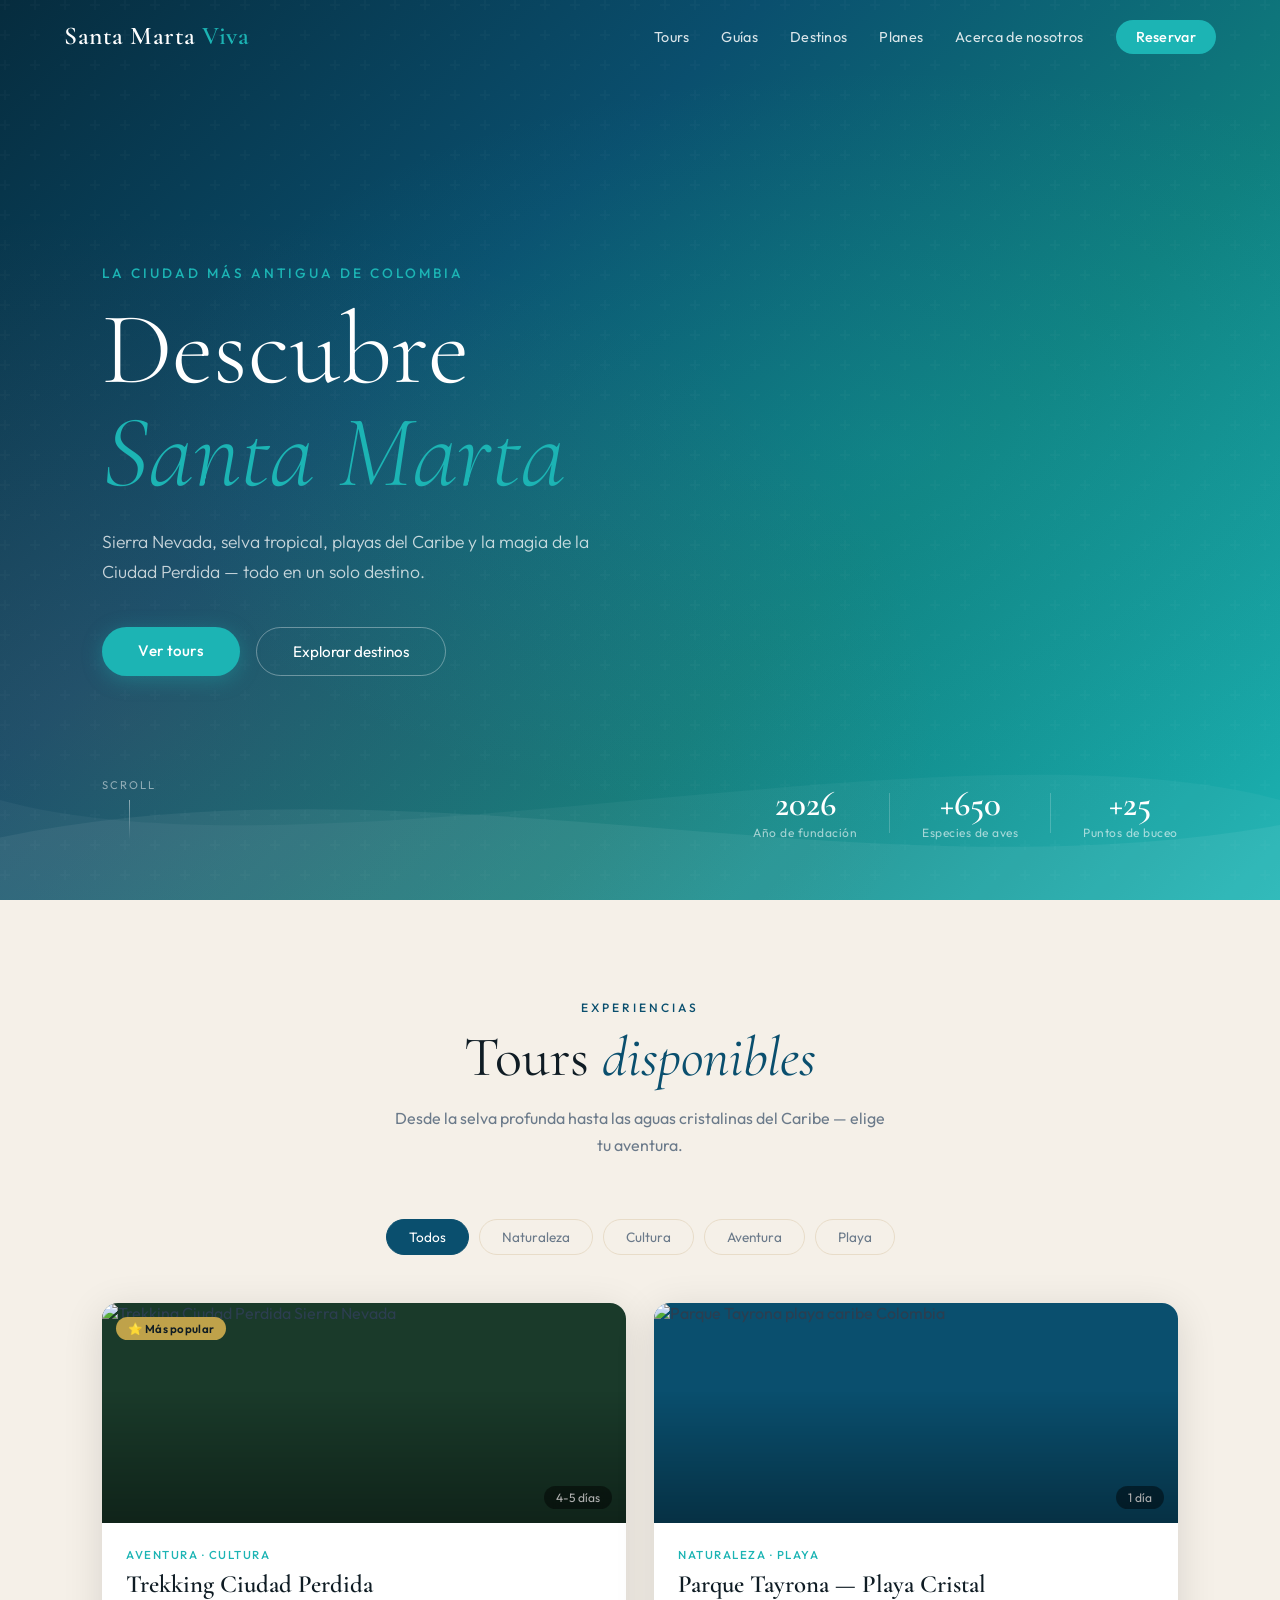
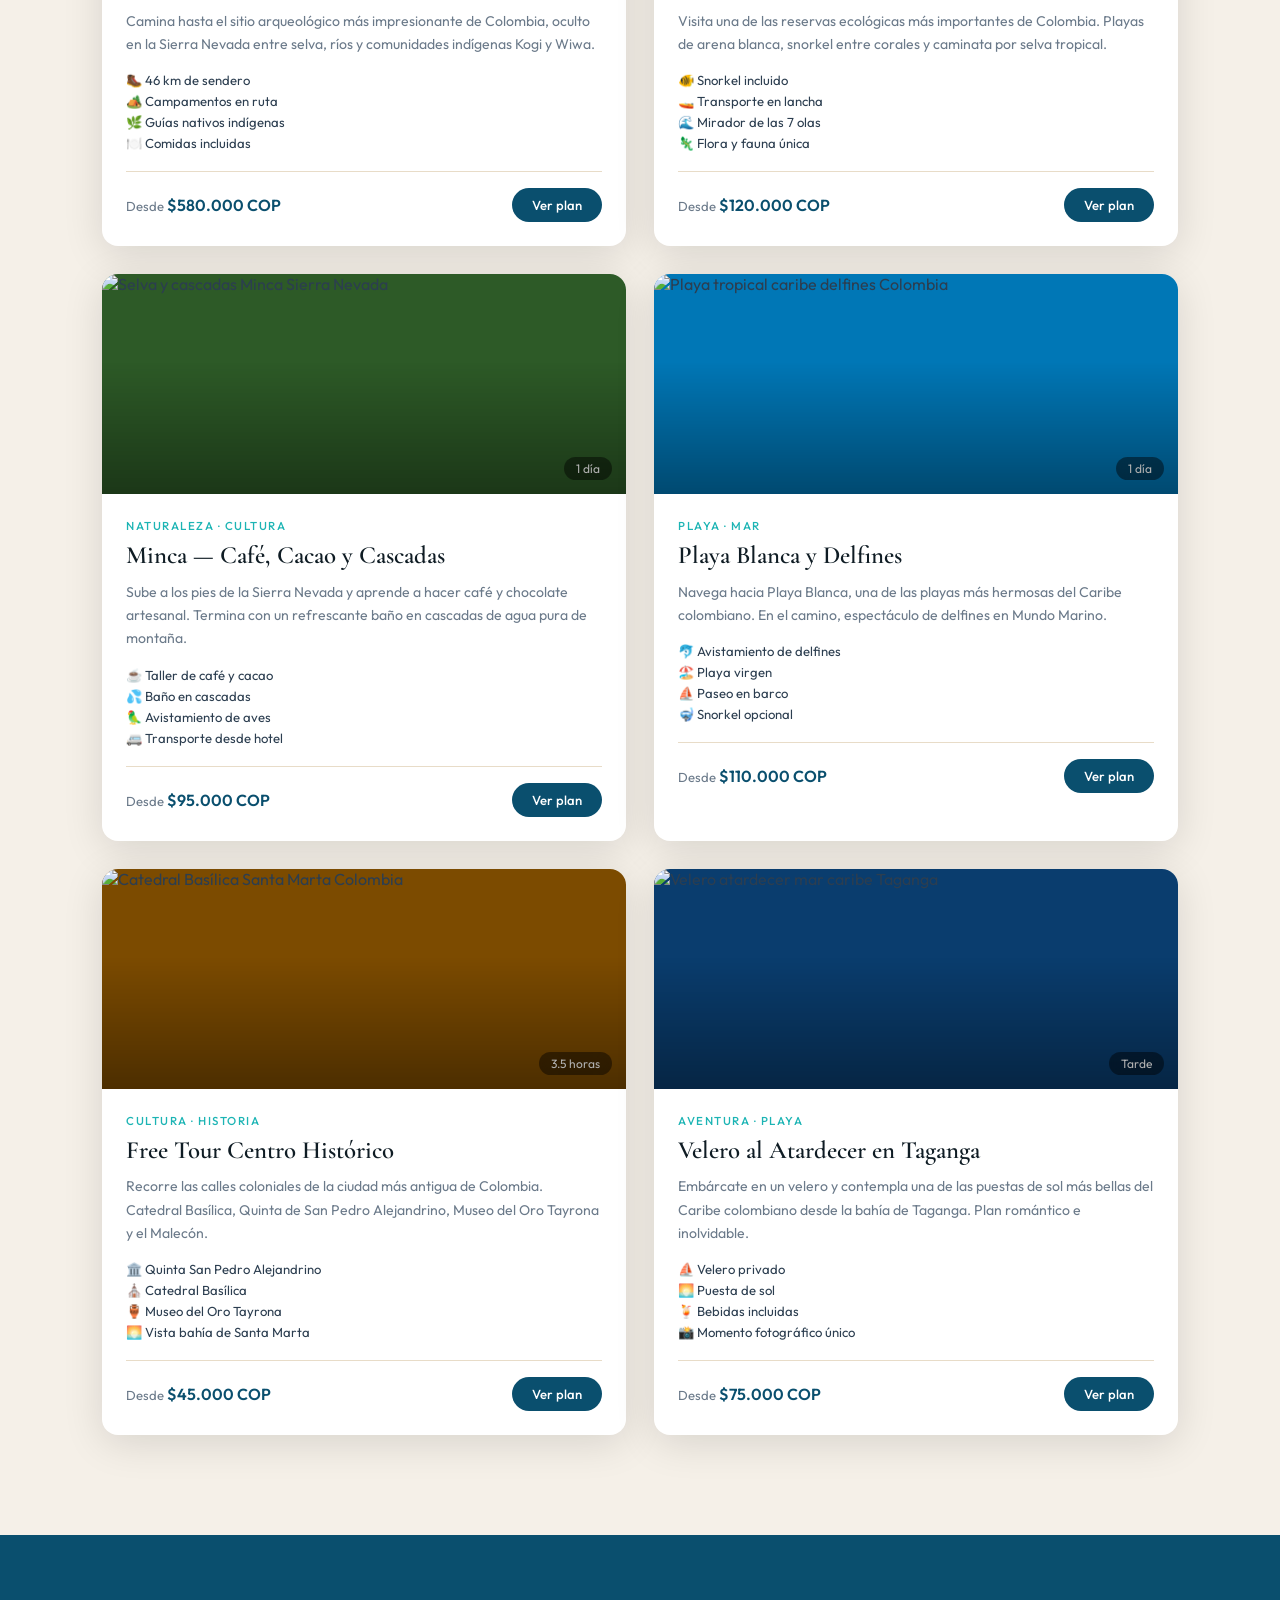
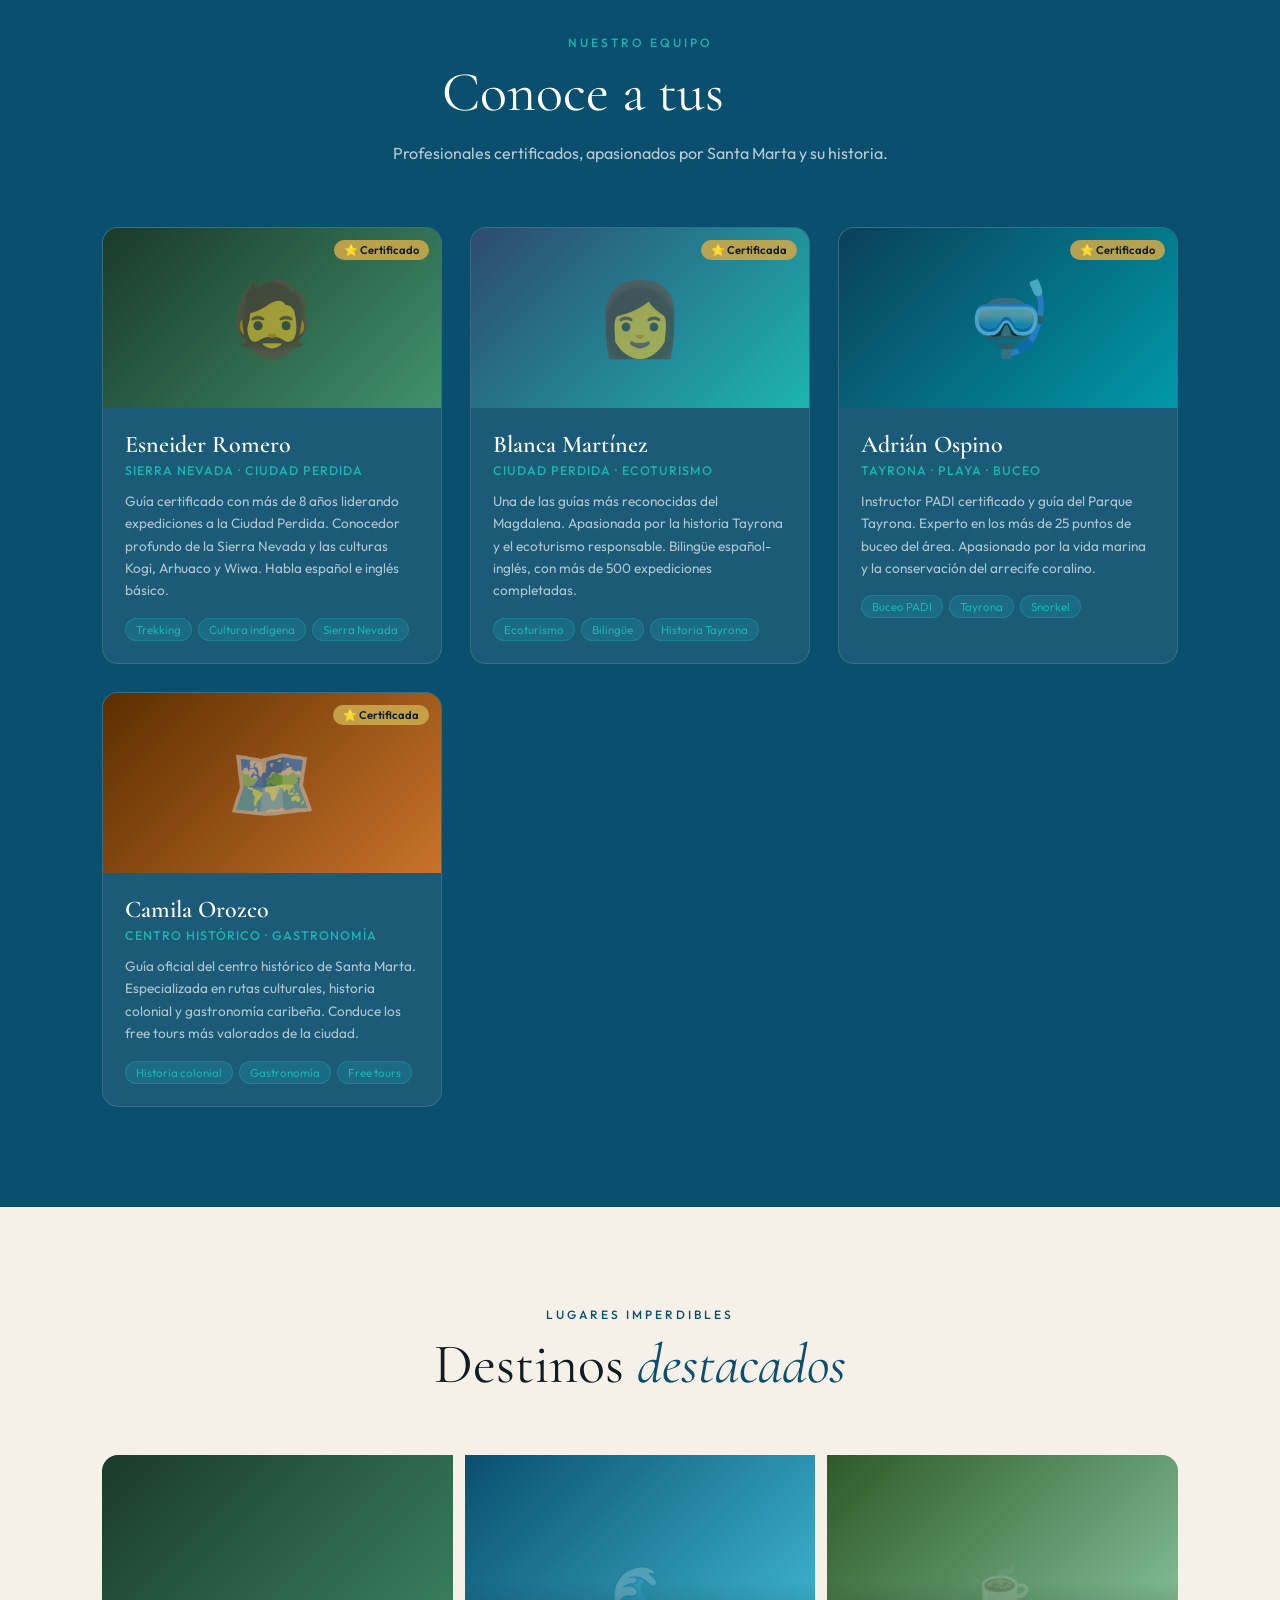
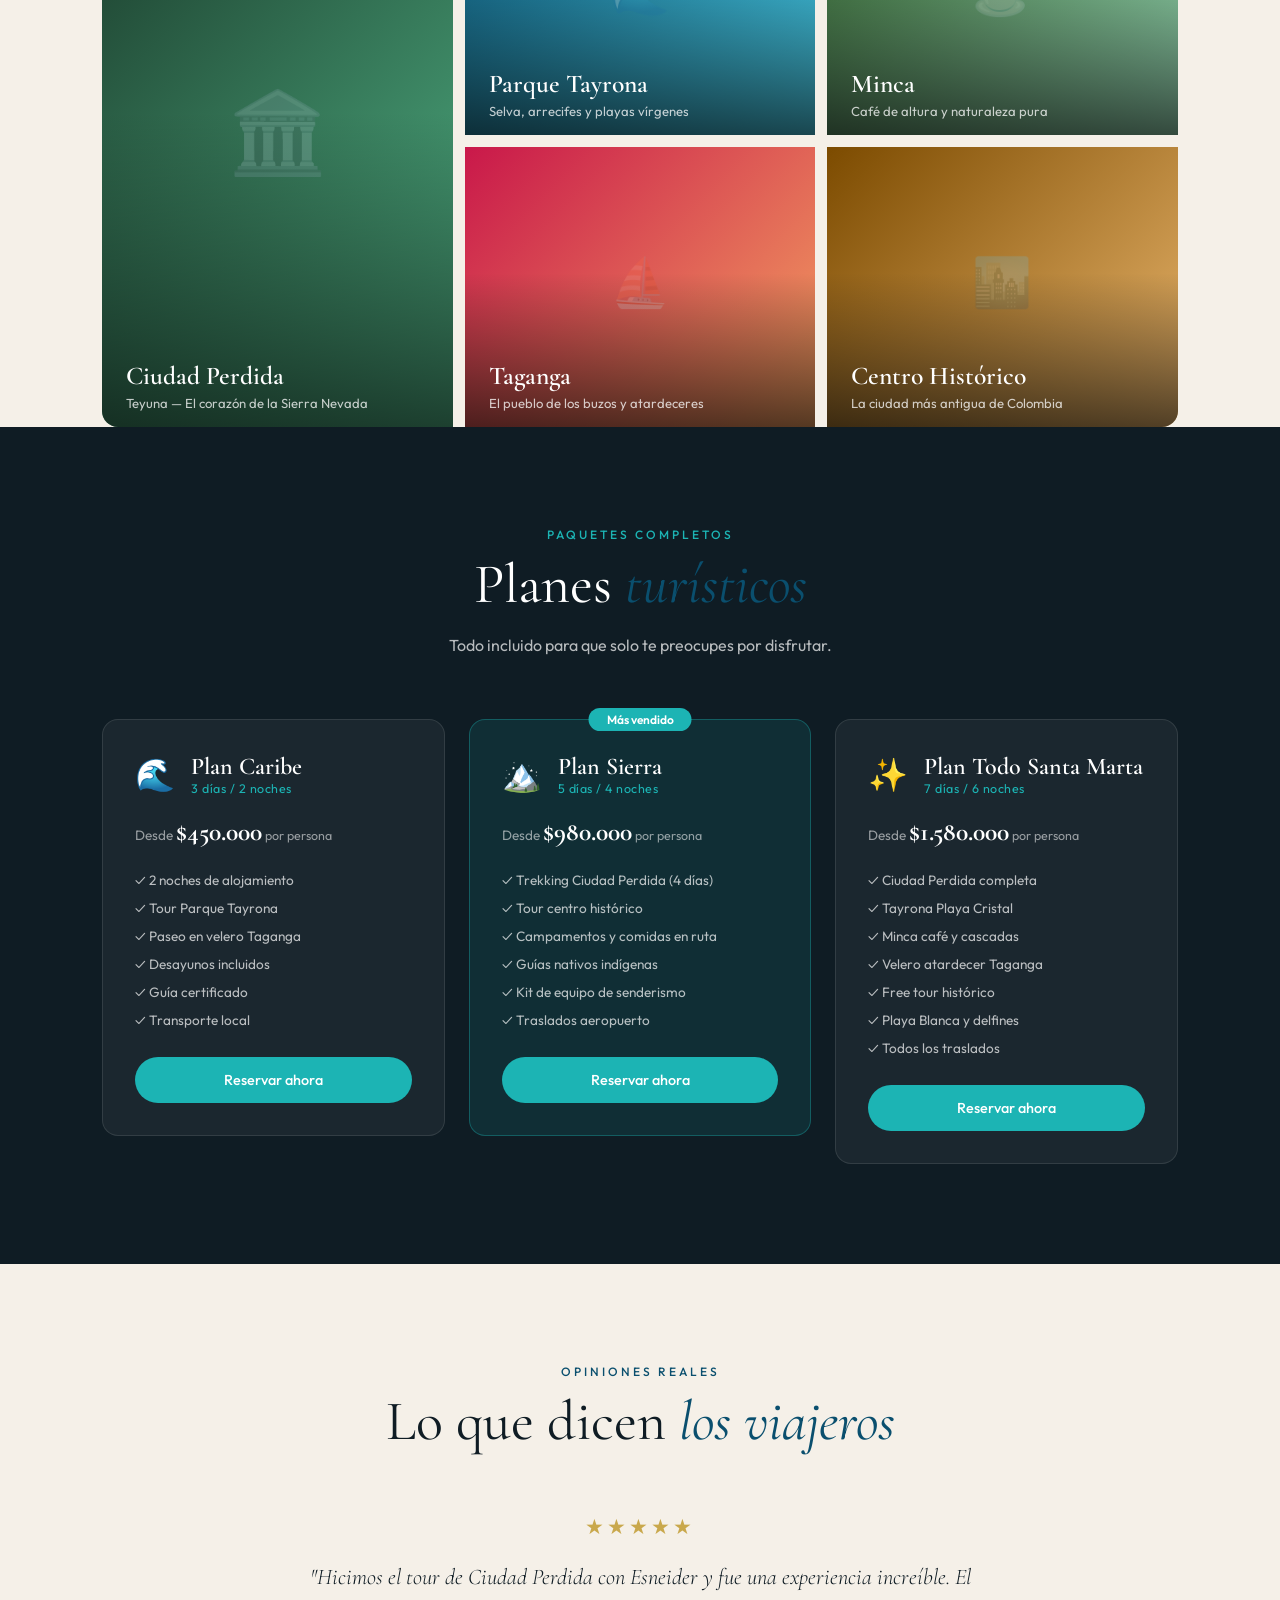
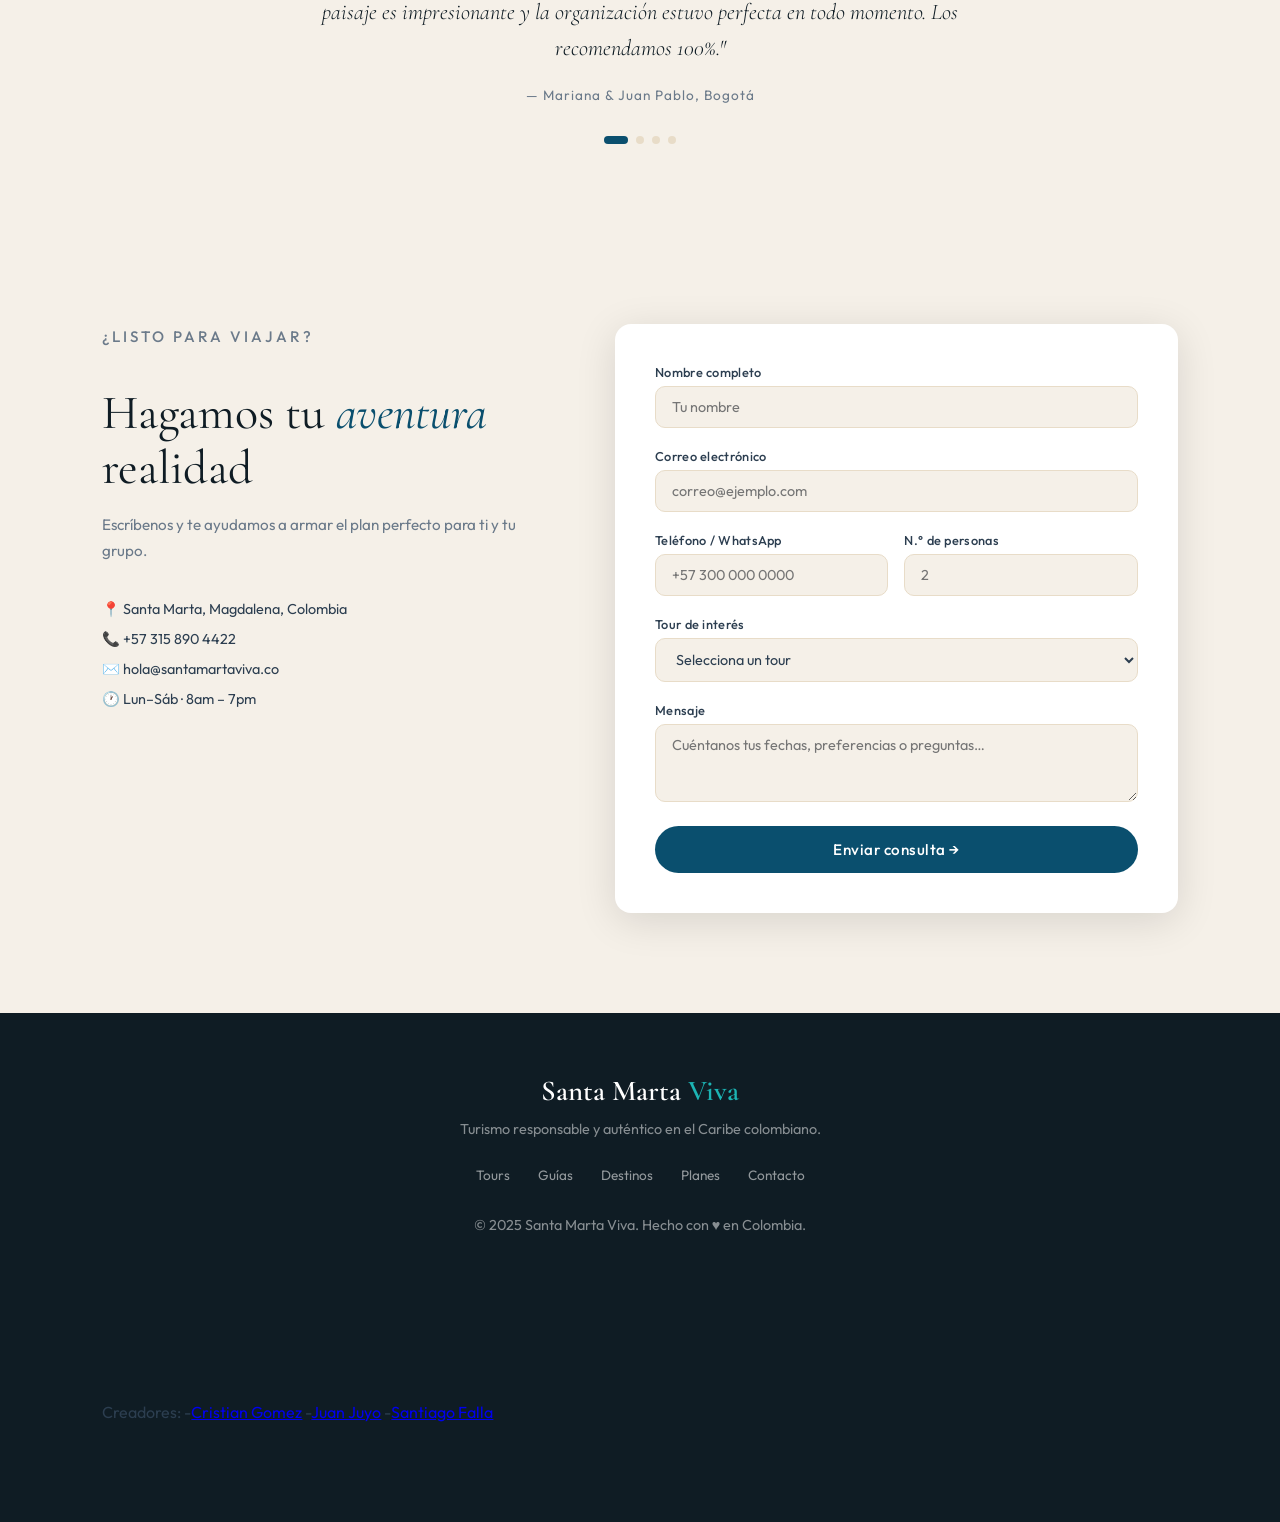
==== index.html @ f1c69c78 "Ultimas correciones" ====
<!DOCTYPE html>
<html lang="es">
<head>
  <meta charset="UTF-8" />
  <meta name="viewport" content="width=device-width, initial-scale=1.0" />
  <title>Santa Marta Viva — Turismo en el Caribe Colombiano</title>
  <link rel="stylesheet" href="./css/styles.css" />
  <link rel="preconnect" href="https://fonts.googleapis.com" />
  <link rel="preconnect" href="https://fonts.gstatic.com" crossorigin />
  <link href="https://fonts.googleapis.com/css2?family=Cormorant+Garamond:ital,wght@0,300;0,400;0,600;1,300;1,400&family=Outfit:wght@300;400;500;600&display=swap" rel="stylesheet" />
</head>
<body>

  <!-- NAV -->
  <nav class="nav" id="nav">
    <div class="nav-logo">Santa Marta <span>Viva</span></div>
    <ul class="nav-links">
      <li><a href="#tours">Tours</a></li>
      <li><a href="#guias">Guías</a></li>
      <li><a href="#destinos">Destinos</a></li>
      <li><a href="#planes">Planes</a></li>
      <li><a href="./html/Acerca.html">Acerca de nosotros</a></li>
      <li><a href="#contacto" class="nav-cta">Reservar</a></li>
    </ul>
    <button class="hamburger" id="hamburger" aria-label="Menú">
      <span></span><span></span><span></span>
    </button>
  </nav>

  <!-- HERO -->
  <section class="hero">
    <div class="hero-bg">
      <div class="hero-gradient"></div>
      <div class="hero-waves">
        <svg viewBox="0 0 1440 320" preserveAspectRatio="none">
          <path d="M0,160 C360,300 1080,20 1440,160 L1440,320 L0,320 Z" fill="rgba(255,255,255,0.04)"/>
          <path d="M0,220 C480,80 960,320 1440,200 L1440,320 L0,320 Z" fill="rgba(255,255,255,0.06)"/>
        </svg>
      </div>
    </div>
    <div class="hero-content">
      <p class="hero-eyebrow">La ciudad más antigua de Colombia</p>
      <h1 class="hero-title">
        Descubre<br/>
        <em>Santa Marta</em>
      </h1>
      <p class="hero-sub">Sierra Nevada, selva tropical, playas del Caribe y la magia de la Ciudad Perdida — todo en un solo destino.</p>
      <div class="hero-actions">
        <a href="#tours" class="btn-primary">Ver tours</a>
        <a href="#destinos" class="btn-ghost">Explorar destinos</a>
      </div>
    </div>
    <div class="hero-stats">
      <div class="stat"><span>2026</span><p>Año de fundación</p></div>
      <div class="stat-divider"></div>
      <div class="stat"><span>+650</span><p>Especies de aves</p></div>
      <div class="stat-divider"></div>
      <div class="stat"><span>+25</span><p>Puntos de buceo</p></div>
    </div>
    <div class="scroll-hint">
      <span>Scroll</span>
      <div class="scroll-line"></div>
    </div>
  </section>

  <!-- TOURS -->
  <section class="section tours-section" id="tours">
    <div class="section-header">
      <p class="label">Experiencias</p>
      <h2>Tours <em>disponibles</em></h2>
      <p class="section-desc">Desde la selva profunda hasta las aguas cristalinas del Caribe — elige tu aventura.</p>
    </div>

    <div class="tours-filter">
      <button class="filter-btn active" data-filter="all">Todos</button>
      <button class="filter-btn" data-filter="naturaleza">Naturaleza</button>
      <button class="filter-btn" data-filter="cultura">Cultura</button>
      <button class="filter-btn" data-filter="aventura">Aventura</button>
      <button class="filter-btn" data-filter="playa">Playa</button>
    </div>

    <div class="tours-grid" id="toursGrid">

      <div class="tour-card" data-cat="aventura cultura">
        <div class="tour-img t1">
          <img src="https://images.unsplash.com/photo-1580619305218-8423a7ef79b4?w=700&q=80" alt="Trekking Ciudad Perdida Sierra Nevada" loading="lazy" />
          <div class="tour-badge">⭐ Más popular</div>
          <div class="tour-tag">4-5 días</div>
        </div>
        <div class="tour-body">
          <div class="tour-cat">Aventura · Cultura</div>
          <h3>Trekking Ciudad Perdida</h3>
          <p>Camina hasta el sitio arqueológico más impresionante de Colombia, oculto en la Sierra Nevada entre selva, ríos y comunidades indígenas Kogi y Wiwa.</p>
          <ul class="tour-features">
            <li>🥾 46 km de sendero</li>
            <li>🏕️ Campamentos en ruta</li>
            <li>🌿 Guías nativos indígenas</li>
            <li>🍽️ Comidas incluidas</li>
          </ul>
          <div class="tour-footer">
            <div class="tour-price">Desde <strong>$580.000 COP</strong></div>
            <button class="btn-card" onclick="openModal('ciudad-perdida')">Ver plan</button>
          </div>
        </div>
      </div>

      <div class="tour-card" data-cat="naturaleza playa">
        <div class="tour-img t2">
          <img src="https://images.unsplash.com/photo-1507525428034-b723cf961d3e?w=700&q=80" alt="Parque Tayrona playa caribe Colombia" loading="lazy" />
          <div class="tour-tag">1 día</div>
        </div>
        <div class="tour-body">
          <div class="tour-cat">Naturaleza · Playa</div>
          <h3>Parque Tayrona — Playa Cristal</h3>
          <p>Visita una de las reservas ecológicas más importantes de Colombia. Playas de arena blanca, snorkel entre corales y caminata por selva tropical.</p>
          <ul class="tour-features">
            <li>🐠 Snorkel incluido</li>
            <li>🚤 Transporte en lancha</li>
            <li>🌊 Mirador de las 7 olas</li>
            <li>🦎 Flora y fauna única</li>
          </ul>
          <div class="tour-footer">
            <div class="tour-price">Desde <strong>$120.000 COP</strong></div>
            <button class="btn-card" onclick="openModal('tayrona')">Ver plan</button>
          </div>
        </div>
      </div>

      <div class="tour-card" data-cat="naturaleza cultura">
        <div class="tour-img t3">
          <img src="https://images.unsplash.com/photo-1441974231531-c6227db76b6e?w=700&q=80" alt="Selva y cascadas Minca Sierra Nevada" loading="lazy" />
          <div class="tour-tag">1 día</div>
        </div>
        <div class="tour-body">
          <div class="tour-cat">Naturaleza · Cultura</div>
          <h3>Minca — Café, Cacao y Cascadas</h3>
          <p>Sube a los pies de la Sierra Nevada y aprende a hacer café y chocolate artesanal. Termina con un refrescante baño en cascadas de agua pura de montaña.</p>
          <ul class="tour-features">
            <li>☕ Taller de café y cacao</li>
            <li>💦 Baño en cascadas</li>
            <li>🦜 Avistamiento de aves</li>
            <li>🚐 Transporte desde hotel</li>
          </ul>
          <div class="tour-footer">
            <div class="tour-price">Desde <strong>$95.000 COP</strong></div>
            <button class="btn-card" onclick="openModal('minca')">Ver plan</button>
          </div>
        </div>
      </div>

      <div class="tour-card" data-cat="playa">
        <div class="tour-img t4">
          <img src="https://images.unsplash.com/photo-1559827260-dc66d52bef19?w=700&q=80" alt="Playa tropical caribe delfines Colombia" loading="lazy" />
          <div class="tour-tag">1 día</div>
        </div>
        <div class="tour-body">
          <div class="tour-cat">Playa · Mar</div>
          <h3>Playa Blanca y Delfines</h3>
          <p>Navega hacia Playa Blanca, una de las playas más hermosas del Caribe colombiano. En el camino, espectáculo de delfines en Mundo Marino.</p>
          <ul class="tour-features">
            <li>🐬 Avistamiento de delfines</li>
            <li>🏖️ Playa virgen</li>
            <li>⛵ Paseo en barco</li>
            <li>🤿 Snorkel opcional</li>
          </ul>
          <div class="tour-footer">
            <div class="tour-price">Desde <strong>$110.000 COP</strong></div>
            <button class="btn-card" onclick="openModal('playa-blanca')">Ver plan</button>
          </div>
        </div>
      </div>

      <div class="tour-card" data-cat="cultura">
        <div class="tour-img t5">
          <img src="https://www.santamartacolombia.com.co/wp-content/uploads/2024/09/santamarta5.jpg" alt="Catedral Basílica Santa Marta Colombia" loading="lazy" />
          <div class="tour-tag">3.5 horas</div>
        </div>
        <div class="tour-body">
          <div class="tour-cat">Cultura · Historia</div>
          <h3>Free Tour Centro Histórico</h3>
          <p>Recorre las calles coloniales de la ciudad más antigua de Colombia. Catedral Basílica, Quinta de San Pedro Alejandrino, Museo del Oro Tayrona y el Malecón.</p>
          <ul class="tour-features">
            <li>🏛️ Quinta San Pedro Alejandrino</li>
            <li>⛪ Catedral Basílica</li>
            <li>🏺 Museo del Oro Tayrona</li>
            <li>🌅 Vista bahía de Santa Marta</li>
          </ul>
          <div class="tour-footer">
            <div class="tour-price">Desde <strong>$45.000 COP</strong></div>
            <button class="btn-card" onclick="openModal('free-tour')">Ver plan</button>
          </div>
        </div>
      </div>

      <div class="tour-card" data-cat="aventura playa">
        <div class="tour-img t6">
          <img src="https://images.unsplash.com/photo-1566438480900-0609be27a4be?w=700&q=80" alt="Velero atardecer mar caribe Taganga" loading="lazy" />
          <div class="tour-tag">Tarde</div>
        </div>
        <div class="tour-body">
          <div class="tour-cat">Aventura · Playa</div>
          <h3>Velero al Atardecer en Taganga</h3>
          <p>Embárcate en un velero y contempla una de las puestas de sol más bellas del Caribe colombiano desde la bahía de Taganga. Plan romántico e inolvidable.</p>
          <ul class="tour-features">
            <li>⛵ Velero privado</li>
            <li>🌅 Puesta de sol</li>
            <li>🍹 Bebidas incluidas</li>
            <li>📸 Momento fotográfico único</li>
          </ul>
          <div class="tour-footer">
            <div class="tour-price">Desde <strong>$75.000 COP</strong></div>
            <button class="btn-card" onclick="openModal('velero')">Ver plan</button>
          </div>
        </div>
      </div>

    </div>
  </section>

  <!-- GUIAS -->
  <section class="section guias-section" id="guias">
    <div class="section-header light">
      <p class="label">Nuestro equipo</p>
      <h2>Conoce a tus <em>guías</em></h2>
      <p class="section-desc">Profesionales certificados, apasionados por Santa Marta y su historia.</p>
    </div>

    <div class="guias-grid">

      <div class="guia-card">
        <div class="guia-avatar g1">
          <div class="guia-badge">⭐ Certificado</div>
        </div>
        <div class="guia-info">
          <h3>Esneider Romero</h3>
          <p class="guia-esp">Sierra Nevada · Ciudad Perdida</p>
          <p class="guia-bio">Guía certificado con más de 8 años liderando expediciones a la Ciudad Perdida. Conocedor profundo de la Sierra Nevada y las culturas Kogi, Arhuaco y Wiwa. Habla español e inglés básico.</p>
          <div class="guia-tags">
            <span>Trekking</span>
            <span>Cultura indígena</span>
            <span>Sierra Nevada</span>
          </div>
        </div>
      </div>

      <div class="guia-card">
        <div class="guia-avatar g2">
          <div class="guia-badge">⭐ Certificada</div>
        </div>
        <div class="guia-info">
          <h3>Blanca Martínez</h3>
          <p class="guia-esp">Ciudad Perdida · Ecoturismo</p>
          <p class="guia-bio">Una de las guías más reconocidas del Magdalena. Apasionada por la historia Tayrona y el ecoturismo responsable. Bilingüe español-inglés, con más de 500 expediciones completadas.</p>
          <div class="guia-tags">
            <span>Ecoturismo</span>
            <span>Bilingüe</span>
            <span>Historia Tayrona</span>
          </div>
        </div>
      </div>

      <div class="guia-card">
        <div class="guia-avatar g3">
          <div class="guia-badge">⭐ Certificado</div>
        </div>
        <div class="guia-info">
          <h3>Adrián Ospino</h3>
          <p class="guia-esp">Tayrona · Playa · Buceo</p>
          <p class="guia-bio">Instructor PADI certificado y guía del Parque Tayrona. Experto en los más de 25 puntos de buceo del área. Apasionado por la vida marina y la conservación del arrecife coralino.</p>
          <div class="guia-tags">
            <span>Buceo PADI</span>
            <span>Tayrona</span>
            <span>Snorkel</span>
          </div>
        </div>
      </div>

      <div class="guia-card">
        <div class="guia-avatar g4">
          <div class="guia-badge">⭐ Certificada</div>
        </div>
        <div class="guia-info">
          <h3>Camila Orozco</h3>
          <p class="guia-esp">Centro Histórico · Gastronomía</p>
          <p class="guia-bio">Guía oficial del centro histórico de Santa Marta. Especializada en rutas culturales, historia colonial y gastronomía caribeña. Conduce los free tours más valorados de la ciudad.</p>
          <div class="guia-tags">
            <span>Historia colonial</span>
            <span>Gastronomía</span>
            <span>Free tours</span>
          </div>
        </div>
      </div>

    </div>
  </section>

  <!-- DESTINOS -->
  <section class="section destinos-section" id="destinos">
    <div class="section-header">
      <p class="label">Lugares imperdibles</p>
      <h2>Destinos <em>destacados</em></h2>
    </div>

    <div class="destinos-mosaic">
      <div class="destino-item d1">
        <div class="destino-overlay">
          <h3>Ciudad Perdida</h3>
          <p>Teyuna — El corazón de la Sierra Nevada</p>
        </div>
      </div>
      <div class="destino-item d2">
        <div class="destino-overlay">
          <h3>Parque Tayrona</h3>
          <p>Selva, arrecifes y playas vírgenes</p>
        </div>
      </div>
      <div class="destino-item d3">
        <div class="destino-overlay">
          <h3>Minca</h3>
          <p>Café de altura y naturaleza pura</p>
        </div>
      </div>
      <div class="destino-item d4">
        <div class="destino-overlay">
          <h3>Taganga</h3>
          <p>El pueblo de los buzos y atardeceres</p>
        </div>
      </div>
      <div class="destino-item d5">
        <div class="destino-overlay">
          <h3>Centro Histórico</h3>
          <p>La ciudad más antigua de Colombia</p>
        </div>
      </div>
    </div>
  </section>

  <!-- PLANES -->
  <section class="section planes-section" id="planes">
    <div class="section-header light">
      <p class="label">Paquetes completos</p>
      <h2>Planes <em>turísticos</em></h2>
      <p class="section-desc">Todo incluido para que solo te preocupes por disfrutar.</p>
    </div>

    <div class="planes-grid">
      <div class="plan-card">
        <div class="plan-header">
          <div class="plan-icon">🌊</div>
          <div>
            <div class="plan-name">Plan Caribe</div>
            <div class="plan-duracion">3 días / 2 noches</div>
          </div>
        </div>
        <div class="plan-price">Desde <strong>$450.000</strong> <span>por persona</span></div>
        <ul class="plan-includes">
          <li>✓ 2 noches de alojamiento</li>
          <li>✓ Tour Parque Tayrona</li>
          <li>✓ Paseo en velero Taganga</li>
          <li>✓ Desayunos incluidos</li>
          <li>✓ Guía certificado</li>
          <li>✓ Transporte local</li>
        </ul>
        <button class="btn-plan" onclick="openModal('plan-caribe')">Reservar ahora</button>
      </div>

      <div class="plan-card featured">
        <div class="plan-badge">Más vendido</div>
        <div class="plan-header">
          <div class="plan-icon">🏔️</div>
          <div>
            <div class="plan-name">Plan Sierra</div>
            <div class="plan-duracion">5 días / 4 noches</div>
          </div>
        </div>
        <div class="plan-price">Desde <strong>$980.000</strong> <span>por persona</span></div>
        <ul class="plan-includes">
          <li>✓ Trekking Ciudad Perdida (4 días)</li>
          <li>✓ Tour centro histórico</li>
          <li>✓ Campamentos y comidas en ruta</li>
          <li>✓ Guías nativos indígenas</li>
          <li>✓ Kit de equipo de senderismo</li>
          <li>✓ Traslados aeropuerto</li>
        </ul>
        <button class="btn-plan" onclick="openModal('plan-sierra')">Reservar ahora</button>
      </div>

      <div class="plan-card">
        <div class="plan-header">
          <div class="plan-icon">✨</div>
          <div>
            <div class="plan-name">Plan Todo Santa Marta</div>
            <div class="plan-duracion">7 días / 6 noches</div>
          </div>
        </div>
        <div class="plan-price">Desde <strong>$1.580.000</strong> <span>por persona</span></div>
        <ul class="plan-includes">
          <li>✓ Ciudad Perdida completa</li>
          <li>✓ Tayrona Playa Cristal</li>
          <li>✓ Minca café y cascadas</li>
          <li>✓ Velero atardecer Taganga</li>
          <li>✓ Free tour histórico</li>
          <li>✓ Playa Blanca y delfines</li>
          <li>✓ Todos los traslados</li>
        </ul>
        <button class="btn-plan" onclick="openModal('plan-total')">Reservar ahora</button>
      </div>
    </div>
  </section>

  <!-- TESTIMONIOS -->
  <section class="section testimonios-section">
    <div class="section-header">
      <p class="label">Opiniones reales</p>
      <h2>Lo que dicen <em>los viajeros</em></h2>
    </div>
    <div class="testimonios-slider" id="slider">
      <div class="testimonio">
        <div class="t-stars">★★★★★</div>
        <p>"Hicimos el tour de Ciudad Perdida con Esneider y fue una experiencia increíble. El paisaje es impresionante y la organización estuvo perfecta en todo momento. Los recomendamos 100%."</p>
        <div class="t-autor">— Mariana & Juan Pablo, Bogotá</div>
      </div>
      <div class="testimonio">
        <div class="t-stars">★★★★★</div>
        <p>"Nuestra guía Blanca es un amor de persona. Siempre atenta, explicaba todo perfectamente y se aseguraba de que nadie se quedara atrás. Una experiencia que deja recuerdos para toda la vida."</p>
        <div class="t-autor">— Valentina Torres, Medellín</div>
      </div>
      <div class="testimonio">
        <div class="t-stars">★★★★★</div>
        <p>"El trekking es exigente pero vale cada paso. La selva, los ríos, las comunidades indígenas… llegamos a la Ciudad Perdida y la sensación es única. El equipo de guías marcó la diferencia."</p>
        <div class="t-autor">— Carlos & Sofía, Cali</div>
      </div>
      <div class="testimonio">
        <div class="t-stars">★★★★★</div>
        <p>"Minca fue una sorpresa total. El taller de café y cacao estuvo brutal, y las cascadas son preciosas. Camila nos explicó la historia del pueblo con una pasión increíble. Volveré."</p>
        <div class="t-autor">— Daniela Ríos, Barranquilla</div>
      </div>
    </div>
    <div class="slider-dots" id="sliderDots"></div>
  </section>

  <!-- CONTACTO -->
  <section class="section contacto-section" id="contacto">
    <div class="contacto-inner">
      <div class="contacto-left">
        <p class="label">¿Listo para viajar?</p>
        <h2>Hagamos tu <em>aventura</em> realidad</h2>
        <p>Escríbenos y te ayudamos a armar el plan perfecto para ti y tu grupo.</p>
        <div class="contacto-data">
          <div class="c-item">📍 Santa Marta, Magdalena, Colombia</div>
          <div class="c-item">📞 +57 315 890 4422</div>
          <div class="c-item">✉️ hola@santamartaviva.co</div>
          <div class="c-item">🕐 Lun–Sáb · 8am – 7pm</div>
        </div>
      </div>
      <div class="contacto-right">
        <div class="contacto-form">
          <div class="form-group">
            <label>Nombre completo</label>
            <input type="text" placeholder="Tu nombre" />
          </div>
          <div class="form-group">
            <label>Correo electrónico</label>
            <input type="email" placeholder="correo@ejemplo.com" />
          </div>
          <div class="form-row">
            <div class="form-group">
              <label>Teléfono / WhatsApp</label>
              <input type="tel" placeholder="+57 300 000 0000" />
            </div>
            <div class="form-group">
              <label>N.° de personas</label>
              <input type="number" placeholder="2" min="1" />
            </div>
          </div>
          <div class="form-group">
            <label>Tour de interés</label>
            <select>
              <option value="">Selecciona un tour</option>
              <option>Trekking Ciudad Perdida</option>
              <option>Parque Tayrona</option>
              <option>Minca — Café y Cascadas</option>
              <option>Playa Blanca y Delfines</option>
              <option>Free Tour Centro Histórico</option>
              <option>Velero al Atardecer</option>
              <option>Plan Caribe (3 días)</option>
              <option>Plan Sierra (5 días)</option>
              <option>Plan Todo Santa Marta (7 días)</option>
            </select>
          </div>
          <div class="form-group">
            <label>Mensaje</label>
            <textarea placeholder="Cuéntanos tus fechas, preferencias o preguntas…" rows="3"></textarea>
          </div>
          <button class="btn-submit">Enviar consulta →</button>
        </div>
      </div>
    </div>
  </section>

  <!-- FOOTER -->
  <footer class="footer">
    <div class="footer-inner">
      <div class="footer-logo">Santa Marta <span>Viva</span></div>
      <p>Turismo responsable y auténtico en el Caribe colombiano.</p>
      <div class="footer-links">
        <a href="#tours">Tours</a>
        <a href="#guias">Guías</a>
        <a href="#destinos">Destinos</a>
        <a href="#planes">Planes</a>
        <a href="#contacto">Contacto</a>
      </div>
      <p class="footer-copy">© 2025 Santa Marta Viva. Hecho con ♥ en Colombia.</p>
    </div>
  </footer>
  <section class="section planes-section">
    <div>
        Creadores:
        -<a href="https://www.instagram.com/cr1stixn_g/?hl=es-la" target="_blank" rel="noopener noreferrer">Cristian Gomez</a> 
        -<a href="https://www.instagram.com/fallitx__/?hl=es-la" target="_blank" rel="noopener noreferrer">Juan Juyo</a> 
        -<a href="https://www.instagram.com/juanjuyo_/?hl=es-la" target="_blank" rel="noopener noreferrer">Santiago Falla</a>
    </div>

  </section>

  <!-- MODAL -->
  <div class="modal-overlay" id="modalOverlay">
    <div class="modal-box" id="modalBox">
      <button class="modal-close" id="modalClose">✕</button>
      <div id="modalContent"></div>
    </div>
  </div>

  <script src="./js/script.js"></script>
</body>
</html>
---- css/styles.css ----
/* =============================
   SANTA MARTA VIVA — CSS
   ============================= */

*, *::before, *::after { margin: 0; padding: 0; box-sizing: border-box; }

:root {
  --cream:    #f5f0e8;
  --sand:     #e8dcc8;
  --ocean:    #0a4f6e;
  --ocean-lt: #1a7a9e;
  --teal:     #1cb4b4;
  --coral:    #e8604a;
  --gold:     #c9a84c;
  --dark:     #0f1c24;
  --text:     #2c3e50;
  --text-lt:  #6b7a8a;
  --white:    #ffffff;
  --radius:   16px;
  --shadow:   0 8px 40px rgba(0,0,0,0.12);
  --shadow-lg:0 20px 60px rgba(0,0,0,0.18);
}

html { scroll-behavior: smooth; }

body {
  font-family: 'Outfit', sans-serif;
  background: var(--cream);
  color: var(--text);
  overflow-x: hidden;
}

/* ── NAV ── */
.nav {
  position: fixed; top: 0; left: 0; right: 0; z-index: 100;
  display: flex; align-items: center; justify-content: space-between;
  padding: 20px 5%;
  transition: background 0.3s, padding 0.3s, box-shadow 0.3s;
}
.nav.scrolled {
  background: rgba(10,79,110,0.96);
  backdrop-filter: blur(12px);
  padding: 12px 5%;
  box-shadow: 0 4px 30px rgba(0,0,0,0.2);
}
.nav-logo {
  font-family: 'Cormorant Garamond', serif;
  font-size: 1.6rem; font-weight: 600;
  color: var(--white); letter-spacing: 0.5px;
}
.nav-logo span { color: var(--teal); }
.nav-links { display: flex; gap: 32px; list-style: none; align-items: center; }
.nav-links a {
  color: rgba(255,255,255,0.85); text-decoration: none;
  font-size: 0.9rem; font-weight: 400; letter-spacing: 0.3px;
  transition: color 0.2s;
}
.nav-links a:hover { color: var(--teal); }
.nav-cta {
  background: var(--teal) !important; color: var(--white) !important;
  padding: 8px 20px; border-radius: 50px;
  font-weight: 500 !important;
  transition: background 0.2s;
}
.nav-cta:hover { background: var(--coral) !important; transform: translateY(-1px); }
.hamburger {
  display: none; flex-direction: column; gap: 5px;
  background: none; border: none; cursor: pointer; padding: 4px;
}
.hamburger span {
  display: block; width: 24px; height: 2px;
  background: var(--white); border-radius: 2px; transition: 0.3s;
}

/* ── HERO ── */
.hero {
  position: relative; min-height: 100vh;
  display: flex; flex-direction: column;
  justify-content: center; align-items: flex-start;
  padding: 120px 8% 80px;
  overflow: hidden;
}
.hero-bg {
  position: absolute; inset: 0; z-index: 0;
  background: linear-gradient(135deg, #062c3e 0%, #0a4f6e 35%, #0f7e7e 65%, #1cb4b4 100%);
}
.hero-gradient {
  position: absolute; inset: 0;
  background: radial-gradient(ellipse at 70% 50%, rgba(28,180,180,0.18) 0%, transparent 60%),
              radial-gradient(ellipse at 10% 80%, rgba(232,96,74,0.12) 0%, transparent 50%);
}
.hero-waves {
  position: absolute; bottom: 0; left: 0; right: 0; height: 200px;
}
.hero-waves svg { width: 100%; height: 100%; }

/* Subtle texture overlay */
.hero-bg::after {
  content: '';
  position: absolute; inset: 0;
  background-image: url("data:image/svg+xml,%3Csvg width='60' height='60' viewBox='0 0 60 60' xmlns='http://www.w3.org/2000/svg'%3E%3Cg fill='none' fill-rule='evenodd'%3E%3Cg fill='%23ffffff' fill-opacity='0.02'%3E%3Cpath d='M36 34v-4h-2v4h-4v2h4v4h2v-4h4v-2h-4zm0-30V0h-2v4h-4v2h4v4h2V6h4V4h-4zM6 34v-4H4v4H0v2h4v4h2v-4h4v-2H6zM6 4V0H4v4H0v2h4v4h2V6h4V4H6z'/%3E%3C/g%3E%3C/g%3E%3C/svg%3E");
}

.hero-content { position: relative; z-index: 1; max-width: 700px; }
.hero-eyebrow {
  font-size: 0.85rem; font-weight: 500; letter-spacing: 3px;
  text-transform: uppercase; color: var(--teal);
  margin-bottom: 16px; opacity: 0;
  animation: fadeUp 0.8s ease 0.2s forwards;
}
.hero-title {
  font-family: 'Cormorant Garamond', serif;
  font-size: clamp(3.5rem, 8vw, 6.5rem);
  font-weight: 300; line-height: 1.0;
  color: var(--white); margin-bottom: 24px;
  opacity: 0; animation: fadeUp 0.8s ease 0.4s forwards;
}
.hero-title em { font-style: italic; color: var(--teal); }
.hero-sub {
  font-size: 1.1rem; font-weight: 300; line-height: 1.7;
  color: rgba(255,255,255,0.75); max-width: 520px;
  margin-bottom: 40px; opacity: 0;
  animation: fadeUp 0.8s ease 0.6s forwards;
}
.hero-actions {
  display: flex; gap: 16px; flex-wrap: wrap;
  opacity: 0; animation: fadeUp 0.8s ease 0.8s forwards;
}
.btn-primary {
  background: var(--teal); color: var(--white);
  padding: 14px 36px; border-radius: 50px;
  text-decoration: none; font-weight: 500; font-size: 0.95rem;
  letter-spacing: 0.3px;
  transition: background 0.2s, transform 0.2s, box-shadow 0.2s;
  box-shadow: 0 4px 20px rgba(28,180,180,0.35);
}
.btn-primary:hover { background: #17a0a0; transform: translateY(-2px); box-shadow: 0 8px 28px rgba(28,180,180,0.45); }
.btn-ghost {
  border: 1.5px solid rgba(255,255,255,0.35); color: var(--white);
  padding: 14px 36px; border-radius: 50px;
  text-decoration: none; font-weight: 400; font-size: 0.95rem;
  transition: border-color 0.2s, background 0.2s;
}
.btn-ghost:hover { border-color: var(--teal); background: rgba(28,180,180,0.1); }

.hero-stats {
  position: absolute; bottom: 60px; right: 8%;
  display: flex; align-items: center; gap: 32px; z-index: 1;
  opacity: 0; animation: fadeUp 0.8s ease 1s forwards;
}
.stat { text-align: center; }
.stat span { display: block; font-family: 'Cormorant Garamond', serif; font-size: 2.2rem; font-weight: 600; color: var(--white); line-height: 1; }
.stat p { font-size: 0.75rem; color: rgba(255,255,255,0.6); letter-spacing: 0.5px; margin-top: 4px; }
.stat-divider { width: 1px; height: 40px; background: rgba(255,255,255,0.2); }

.scroll-hint {
  position: absolute; bottom: 60px; left: 8%; z-index: 1;
  display: flex; flex-direction: column; align-items: center; gap: 8px;
  opacity: 0; animation: fadeUp 0.8s ease 1.2s forwards;
}
.scroll-hint span { font-size: 0.7rem; letter-spacing: 2px; text-transform: uppercase; color: rgba(255,255,255,0.5); }
.scroll-line {
  width: 1px; height: 40px;
  background: linear-gradient(to bottom, rgba(255,255,255,0.5), transparent);
  animation: scrollPulse 2s ease infinite;
}

/* ── SECTIONS ── */
.section { padding: 100px 8%; }
.section-header { text-align: center; margin-bottom: 60px; }
.section-header.light h2 { color: var(--white); }
.section-header.light p { color: rgba(255,255,255,0.7); }
.section-header.light .label { color: var(--teal); }
.label {
  font-size: 0.75rem; font-weight: 500; letter-spacing: 3px;
  text-transform: uppercase; color: var(--ocean);
  margin-bottom: 12px; display: block;
}
.section-header h2 {
  font-family: 'Cormorant Garamond', serif;
  font-size: clamp(2.2rem, 5vw, 3.5rem);
  font-weight: 400; color: var(--dark); line-height: 1.1;
  margin-bottom: 16px;
}
.section-header h2 em { font-style: italic; color: var(--ocean); }
.section-desc { font-size: 1rem; color: var(--text-lt); max-width: 500px; margin: 0 auto; line-height: 1.7; }

/* ── TOURS ── */
.tours-section { background: var(--cream); }
.tours-filter {
  display: flex; gap: 10px; justify-content: center;
  flex-wrap: wrap; margin-bottom: 48px;
}
.filter-btn {
  padding: 8px 22px; border-radius: 50px;
  border: 1.5px solid var(--sand);
  background: transparent; color: var(--text-lt);
  font-family: 'Outfit', sans-serif; font-size: 0.85rem;
  cursor: pointer; transition: all 0.2s;
}
.filter-btn.active, .filter-btn:hover {
  background: var(--ocean); border-color: var(--ocean);
  color: var(--white);
}

.tours-grid {
  display: grid;
  grid-template-columns: repeat(auto-fill, minmax(340px, 1fr));
  gap: 28px;
}
.tour-card {
  background: var(--white); border-radius: var(--radius);
  overflow: hidden; box-shadow: var(--shadow);
  transition: transform 0.3s, box-shadow 0.3s;
}
.tour-card:hover { transform: translateY(-6px); box-shadow: var(--shadow-lg); }
.tour-card.hidden { display: none; }

.tour-img {
  height: 220px; position: relative;
  background-color: #1a3a2a;
  overflow: hidden;
}
.tour-img img {
  width: 100%; height: 100%;
  object-fit: cover; object-position: center;
  display: block;
  transition: transform 0.5s ease;
}
.tour-card:hover .tour-img img { transform: scale(1.08); }
.tour-img::after {
  content: '';
  position: absolute; inset: 0;
  background: linear-gradient(to bottom, transparent 40%, rgba(0,0,0,0.38) 100%);
  pointer-events: none;
}
/* Real destination images — fallback backgrounds */
.t2 { background-color: #0a4f6e; }
.t3 { background-color: #2d5a27; }
.t4 { background-color: #0077b6; }
.t5 { background-color: #7c4b00; }
.t6 { background-color: #0a3d6e; }

.tour-badge {
  position: absolute; top: 14px; left: 14px;
  background: rgba(201,168,76,0.95); color: var(--dark);
  font-size: 0.72rem; font-weight: 600; padding: 4px 12px;
  border-radius: 50px; letter-spacing: 0.3px;
}
.tour-tag {
  position: absolute; bottom: 14px; right: 14px;
  background: rgba(0,0,0,0.45); backdrop-filter: blur(8px);
  color: var(--white); font-size: 0.75rem; padding: 4px 12px;
  border-radius: 50px;
}
.tour-body { padding: 24px; }
.tour-cat { font-size: 0.72rem; font-weight: 500; letter-spacing: 1.5px; text-transform: uppercase; color: var(--teal); margin-bottom: 8px; }
.tour-body h3 { font-family: 'Cormorant Garamond', serif; font-size: 1.55rem; font-weight: 600; color: var(--dark); margin-bottom: 10px; line-height: 1.2; }
.tour-body p { font-size: 0.88rem; color: var(--text-lt); line-height: 1.65; margin-bottom: 16px; }
.tour-features { list-style: none; display: flex; flex-direction: column; gap: 5px; margin-bottom: 20px; }
.tour-features li { font-size: 0.82rem; color: var(--text); }
.tour-footer { display: flex; align-items: center; justify-content: space-between; padding-top: 16px; border-top: 1px solid var(--sand); }
.tour-price { font-size: 0.82rem; color: var(--text-lt); }
.tour-price strong { font-size: 1rem; color: var(--ocean); font-weight: 600; }
.btn-card {
  background: var(--ocean); color: var(--white);
  border: none; padding: 9px 20px; border-radius: 50px;
  font-family: 'Outfit', sans-serif; font-size: 0.82rem; font-weight: 500;
  cursor: pointer; transition: background 0.2s, transform 0.2s;
}
.btn-card:hover { background: var(--teal); transform: translateY(-1px); }

/* ── GUÍAS ── */
.guias-section { background: var(--ocean); }
.guias-grid {
  display: grid;
  grid-template-columns: repeat(auto-fill, minmax(300px, 1fr));
  gap: 28px;
}
.guia-card {
  background: rgba(255,255,255,0.07);
  border: 1px solid rgba(255,255,255,0.12);
  border-radius: var(--radius);
  overflow: hidden;
  backdrop-filter: blur(8px);
  transition: background 0.3s, transform 0.3s;
}
.guia-card:hover { background: rgba(255,255,255,0.12); transform: translateY(-4px); }
.guia-avatar {
  height: 180px; position: relative;
  display: flex; align-items: center; justify-content: center;
  font-size: 5rem;
}
.g1 { background: linear-gradient(135deg, #1a3a2a, #40916c); }
.g2 { background: linear-gradient(135deg, #2d4a6e, #1cb4b4); }
.g3 { background: linear-gradient(135deg, #0a3f5a, #0099a8); }
.g4 { background: linear-gradient(135deg, #5c2e00, #c9732a); }
.g1::after { content: '🧔'; }
.g2::after { content: '👩'; }
.g3::after { content: '🤿'; }
.g4::after { content: '🗺️'; }
.guia-avatar::after {
  font-size: 4.5rem; opacity: 0.55;
}
.guia-badge {
  position: absolute; top: 12px; right: 12px;
  background: rgba(201,168,76,0.9); color: var(--dark);
  font-size: 0.7rem; font-weight: 600; padding: 3px 10px;
  border-radius: 50px;
}
.guia-info { padding: 22px; }
.guia-info h3 { font-family: 'Cormorant Garamond', serif; font-size: 1.5rem; font-weight: 600; color: var(--white); margin-bottom: 4px; }
.guia-esp { font-size: 0.78rem; letter-spacing: 1px; text-transform: uppercase; color: var(--teal); margin-bottom: 12px; font-weight: 500; }
.guia-bio { font-size: 0.85rem; color: rgba(255,255,255,0.65); line-height: 1.65; margin-bottom: 16px; }
.guia-tags { display: flex; flex-wrap: wrap; gap: 6px; }
.guia-tags span {
  background: rgba(28,180,180,0.18); color: var(--teal);
  border: 1px solid rgba(28,180,180,0.3);
  font-size: 0.72rem; padding: 3px 10px; border-radius: 50px;
}

/* ── DESTINOS ── */
.destinos-section { background: var(--cream); padding-bottom: 0; }
.destinos-mosaic {
  display: grid;
  grid-template-columns: repeat(3, 1fr);
  grid-template-rows: 280px 280px;
  gap: 12px; border-radius: var(--radius); overflow: hidden;
}
.destino-item {
  position: relative; overflow: hidden; cursor: pointer;
  background-size: cover; background-position: center;
}
.d1 { background: linear-gradient(135deg, #1a3a2a 0%, #52b788 100%); grid-column: 1/2; grid-row: 1/3; }
.d2 { background: linear-gradient(135deg, #0a4f6e 0%, #48cae4 100%); grid-column: 2/3; }
.d3 { background: linear-gradient(135deg, #2d5a27 0%, #95d5b2 100%); grid-column: 3/4; }
.d4 { background: linear-gradient(135deg, #c9184a 0%, #f4a261 100%); grid-column: 2/3; grid-row: 2/3; }
.d5 { background: linear-gradient(135deg, #7c4b00 0%, #e9b56c 100%); grid-column: 3/4; grid-row: 2/3; }

.destino-item::before {
  content: ''; position: absolute; inset: 0;
  background: linear-gradient(to top, rgba(0,0,0,0.65) 0%, transparent 55%);
  transition: opacity 0.3s;
}
.destino-item:hover::before { opacity: 0.8; }
.destino-item::after {
  content: attr(data-icon); position: absolute;
  top: 50%; left: 50%; transform: translate(-50%, -60%);
  font-size: 3rem; opacity: 0.2;
}
.d1::after { content: '🏛️'; font-size: 5rem; }
.d2::after { content: '🌊'; }
.d3::after { content: '☕'; }
.d4::after { content: '⛵'; }
.d5::after { content: '🏙️'; }

.destino-overlay {
  position: absolute; bottom: 0; left: 0; right: 0; padding: 24px;
  transform: translateY(8px); transition: transform 0.3s;
}
.destino-item:hover .destino-overlay { transform: translateY(0); }
.destino-overlay h3 { font-family: 'Cormorant Garamond', serif; font-size: 1.6rem; font-weight: 600; color: var(--white); margin-bottom: 4px; }
.destino-overlay p { font-size: 0.82rem; color: rgba(255,255,255,0.75); }

/* ── PLANES ── */
.planes-section { background: var(--dark); }
.planes-grid {
  display: grid;
  grid-template-columns: repeat(auto-fill, minmax(300px, 1fr));
  gap: 24px; align-items: start;
}
.plan-card {
  background: rgba(255,255,255,0.05);
  border: 1px solid rgba(255,255,255,0.1);
  border-radius: var(--radius); padding: 32px;
  position: relative; transition: background 0.3s, transform 0.3s;
}
.plan-card:hover { background: rgba(255,255,255,0.09); transform: translateY(-4px); }
.plan-card.featured {
  background: rgba(28,180,180,0.12);
  border-color: rgba(28,180,180,0.35);
}
.plan-badge {
  position: absolute; top: -12px; left: 50%; transform: translateX(-50%);
  background: var(--teal); color: var(--white);
  font-size: 0.75rem; font-weight: 600; padding: 4px 18px;
  border-radius: 50px; white-space: nowrap;
}
.plan-header { display: flex; align-items: center; gap: 16px; margin-bottom: 20px; }
.plan-icon { font-size: 2rem; }
.plan-name { font-family: 'Cormorant Garamond', serif; font-size: 1.5rem; font-weight: 600; color: var(--white); }
.plan-duracion { font-size: 0.78rem; color: var(--teal); letter-spacing: 0.5px; }
.plan-price { font-size: 0.85rem; color: rgba(255,255,255,0.55); margin-bottom: 24px; }
.plan-price strong { font-size: 1.6rem; color: var(--white); font-family: 'Cormorant Garamond', serif; }
.plan-price span { font-size: 0.78rem; }
.plan-includes { list-style: none; display: flex; flex-direction: column; gap: 10px; margin-bottom: 28px; }
.plan-includes li { font-size: 0.85rem; color: rgba(255,255,255,0.7); display: flex; align-items: center; gap: 8px; }
.btn-plan {
  width: 100%; padding: 14px; border-radius: 50px;
  background: var(--teal); color: var(--white);
  border: none; font-family: 'Outfit', sans-serif; font-size: 0.9rem; font-weight: 500;
  cursor: pointer; transition: background 0.2s, transform 0.2s;
}
.btn-plan:hover { background: var(--coral); transform: translateY(-1px); }
.plan-card.featured .btn-plan { background: var(--teal); }

/* ── TESTIMONIOS ── */
.testimonios-section { background: var(--cream); }
.testimonios-slider { max-width: 700px; margin: 0 auto; overflow: hidden; }
.testimonio {
  display: none; text-align: center; animation: fadeIn 0.5s ease;
}
.testimonio.active { display: block; }
.t-stars { color: var(--gold); font-size: 1.3rem; margin-bottom: 20px; letter-spacing: 3px; }
.testimonio p {
  font-family: 'Cormorant Garamond', serif; font-size: 1.4rem; font-style: italic;
  font-weight: 300; color: var(--dark); line-height: 1.6; margin-bottom: 20px;
}
.t-autor { font-size: 0.85rem; color: var(--text-lt); letter-spacing: 1px; }
.slider-dots { display: flex; justify-content: center; gap: 8px; margin-top: 32px; }
.slider-dot {
  width: 8px; height: 8px; border-radius: 50%;
  background: var(--sand); border: none; cursor: pointer;
  transition: background 0.2s, width 0.2s;
}
.slider-dot.active { background: var(--ocean); width: 24px; border-radius: 4px; }

/* ── CONTACTO ── */
.contacto-section { background: var(--cream); padding-top: 80px; }
.contacto-inner {
  display: grid; grid-template-columns: 1fr 1.3fr;
  gap: 80px; align-items: start;
  max-width: 1100px; margin: 0 auto;
}
.contacto-left h2 { font-family: 'Cormorant Garamond', serif; font-size: clamp(2rem, 4vw, 3rem); font-weight: 400; color: var(--dark); margin-bottom: 16px; line-height: 1.15; }
.contacto-left h2 em { font-style: italic; color: var(--ocean); }
.contacto-left > p { font-size: 0.95rem; color: var(--text-lt); line-height: 1.7; margin-bottom: 36px; }
.contacto-data { display: flex; flex-direction: column; gap: 12px; }
.c-item { font-size: 0.9rem; color: var(--text); display: flex; align-items: center; gap: 10px; }
.contacto-form { background: var(--white); border-radius: var(--radius); padding: 40px; box-shadow: var(--shadow); }
.form-group { margin-bottom: 20px; }
.form-row { display: grid; grid-template-columns: 1fr 1fr; gap: 16px; }
.form-group label { display: block; font-size: 0.8rem; font-weight: 500; color: var(--text); margin-bottom: 6px; letter-spacing: 0.3px; }
.form-group input,
.form-group select,
.form-group textarea {
  width: 100%; padding: 11px 16px;
  border: 1.5px solid var(--sand); border-radius: 10px;
  font-family: 'Outfit', sans-serif; font-size: 0.9rem;
  color: var(--text); background: var(--cream);
  outline: none; transition: border-color 0.2s, box-shadow 0.2s;
  resize: vertical;
}
.form-group input:focus,
.form-group select:focus,
.form-group textarea:focus {
  border-color: var(--ocean);
  box-shadow: 0 0 0 3px rgba(10,79,110,0.08);
}
.btn-submit {
  width: 100%; padding: 14px; border-radius: 50px;
  background: var(--ocean); color: var(--white);
  border: none; font-family: 'Outfit', sans-serif;
  font-size: 0.95rem; font-weight: 500;
  cursor: pointer; transition: background 0.2s, transform 0.2s;
  letter-spacing: 0.5px;
}
.btn-submit:hover { background: var(--teal); transform: translateY(-1px); }

/* ── FOOTER ── */
.footer { background: var(--dark); padding: 60px 8% 40px; }
.footer-inner { text-align: center; }
.footer-logo { font-family: 'Cormorant Garamond', serif; font-size: 1.8rem; font-weight: 600; color: var(--white); margin-bottom: 12px; }
.footer-logo span { color: var(--teal); }
.footer-inner > p { font-size: 0.9rem; color: rgba(255,255,255,0.5); margin-bottom: 28px; }
.footer-links { display: flex; gap: 28px; justify-content: center; flex-wrap: wrap; margin-bottom: 32px; }
.footer-links a { font-size: 0.85rem; color: rgba(255,255,255,0.55); text-decoration: none; transition: color 0.2s; }
.footer-links a:hover { color: var(--teal); }
.footer-copy { font-size: 0.78rem; color: rgba(255,255,255,0.3); }

/* ── MODAL ── */
.modal-overlay {
  position: fixed; inset: 0; z-index: 200;
  background: rgba(0,0,0,0.7); backdrop-filter: blur(6px);
  display: flex; align-items: center; justify-content: center;
  padding: 24px; opacity: 0; pointer-events: none; transition: opacity 0.3s;
}
.modal-overlay.open { opacity: 1; pointer-events: all; }
.modal-box {
  background: var(--white); border-radius: 20px;
  max-width: 560px; width: 100%; padding: 48px;
  position: relative; max-height: 85vh; overflow-y: auto;
  transform: translateY(20px); transition: transform 0.3s;
}
.modal-overlay.open .modal-box { transform: translateY(0); }
.modal-close {
  position: absolute; top: 16px; right: 20px;
  background: none; border: none; font-size: 1.2rem;
  color: var(--text-lt); cursor: pointer; line-height: 1;
  transition: color 0.2s;
}
.modal-close:hover { color: var(--coral); }
.modal-content-title { font-family: 'Cormorant Garamond', serif; font-size: 2rem; font-weight: 600; color: var(--dark); margin-bottom: 8px; }
.modal-cat { font-size: 0.75rem; letter-spacing: 2px; text-transform: uppercase; color: var(--teal); margin-bottom: 16px; }
.modal-desc { font-size: 0.92rem; color: var(--text-lt); line-height: 1.7; margin-bottom: 24px; }
.modal-detail { display: flex; flex-direction: column; gap: 8px; margin-bottom: 28px; }
.modal-detail li { font-size: 0.88rem; color: var(--text); list-style: none; display: flex; align-items: center; gap: 10px; }
.modal-price { font-size: 0.85rem; color: var(--text-lt); margin-bottom: 20px; }
.modal-price strong { font-size: 1.5rem; color: var(--ocean); font-family: 'Cormorant Garamond', serif; }
.btn-modal-reserve {
  width: 100%; padding: 14px; border-radius: 50px;
  background: var(--ocean); color: var(--white);
  border: none; font-family: 'Outfit', sans-serif; font-size: 0.95rem; font-weight: 500;
  cursor: pointer; transition: background 0.2s;
}
.btn-modal-reserve:hover { background: var(--teal); }

/* ── ANIMATIONS ── */
@keyframes fadeUp {
  from { opacity: 0; transform: translateY(24px); }
  to   { opacity: 1; transform: translateY(0); }
}
@keyframes fadeIn {
  from { opacity: 0; } to { opacity: 1; }
}
@keyframes scrollPulse {
  0%, 100% { opacity: 0.5; height: 40px; }
  50%       { opacity: 1; height: 60px; }
}

/* Scroll animations */
.reveal {
  opacity: 0; transform: translateY(30px);
  transition: opacity 0.6s ease, transform 0.6s ease;
}
.reveal.visible { opacity: 1; transform: translateY(0); }

/* ── RESPONSIVE ── */
@media (max-width: 900px) {
  .nav-links { display: none; }
  .hamburger { display: flex; }

  .hero { padding: 100px 6% 60px; }
  .hero-stats { position: relative; bottom: auto; right: auto; margin-top: 48px; justify-content: center; }
  .scroll-hint { display: none; }

  .section { padding: 72px 6%; }
  .contacto-inner { grid-template-columns: 1fr; gap: 48px; }
  .destinos-mosaic { grid-template-columns: 1fr 1fr; grid-template-rows: repeat(3, 220px); }
  .d1 { grid-column: 1/3; grid-row: 1/2; }
  .d2 { grid-column: 1/2; grid-row: 2/3; }
  .d3 { grid-column: 2/3; grid-row: 2/3; }
  .d4 { grid-column: 1/2; grid-row: 3/4; }
  .d5 { grid-column: 2/3; grid-row: 3/4; }
}

@media (max-width: 600px) {
  .hero-title { font-size: 2.8rem; }
  .tours-grid { grid-template-columns: 1fr; }
  .guias-grid { grid-template-columns: 1fr; }
  .planes-grid { grid-template-columns: 1fr; }
  .form-row { grid-template-columns: 1fr; }
  .modal-box { padding: 32px 24px; }
  .destinos-mosaic { grid-template-columns: 1fr; grid-template-rows: repeat(5, 200px); }
  .d1 { grid-column: 1; grid-row: 1/2; }
  .d2 { grid-column: 1; grid-row: 2/3; }
  .d3 { grid-column: 1; grid-row: 3/4; }
  .d4 { grid-column: 1; grid-row: 4/5; }
  .d5 { grid-column: 1; grid-row: 5/6; }
}
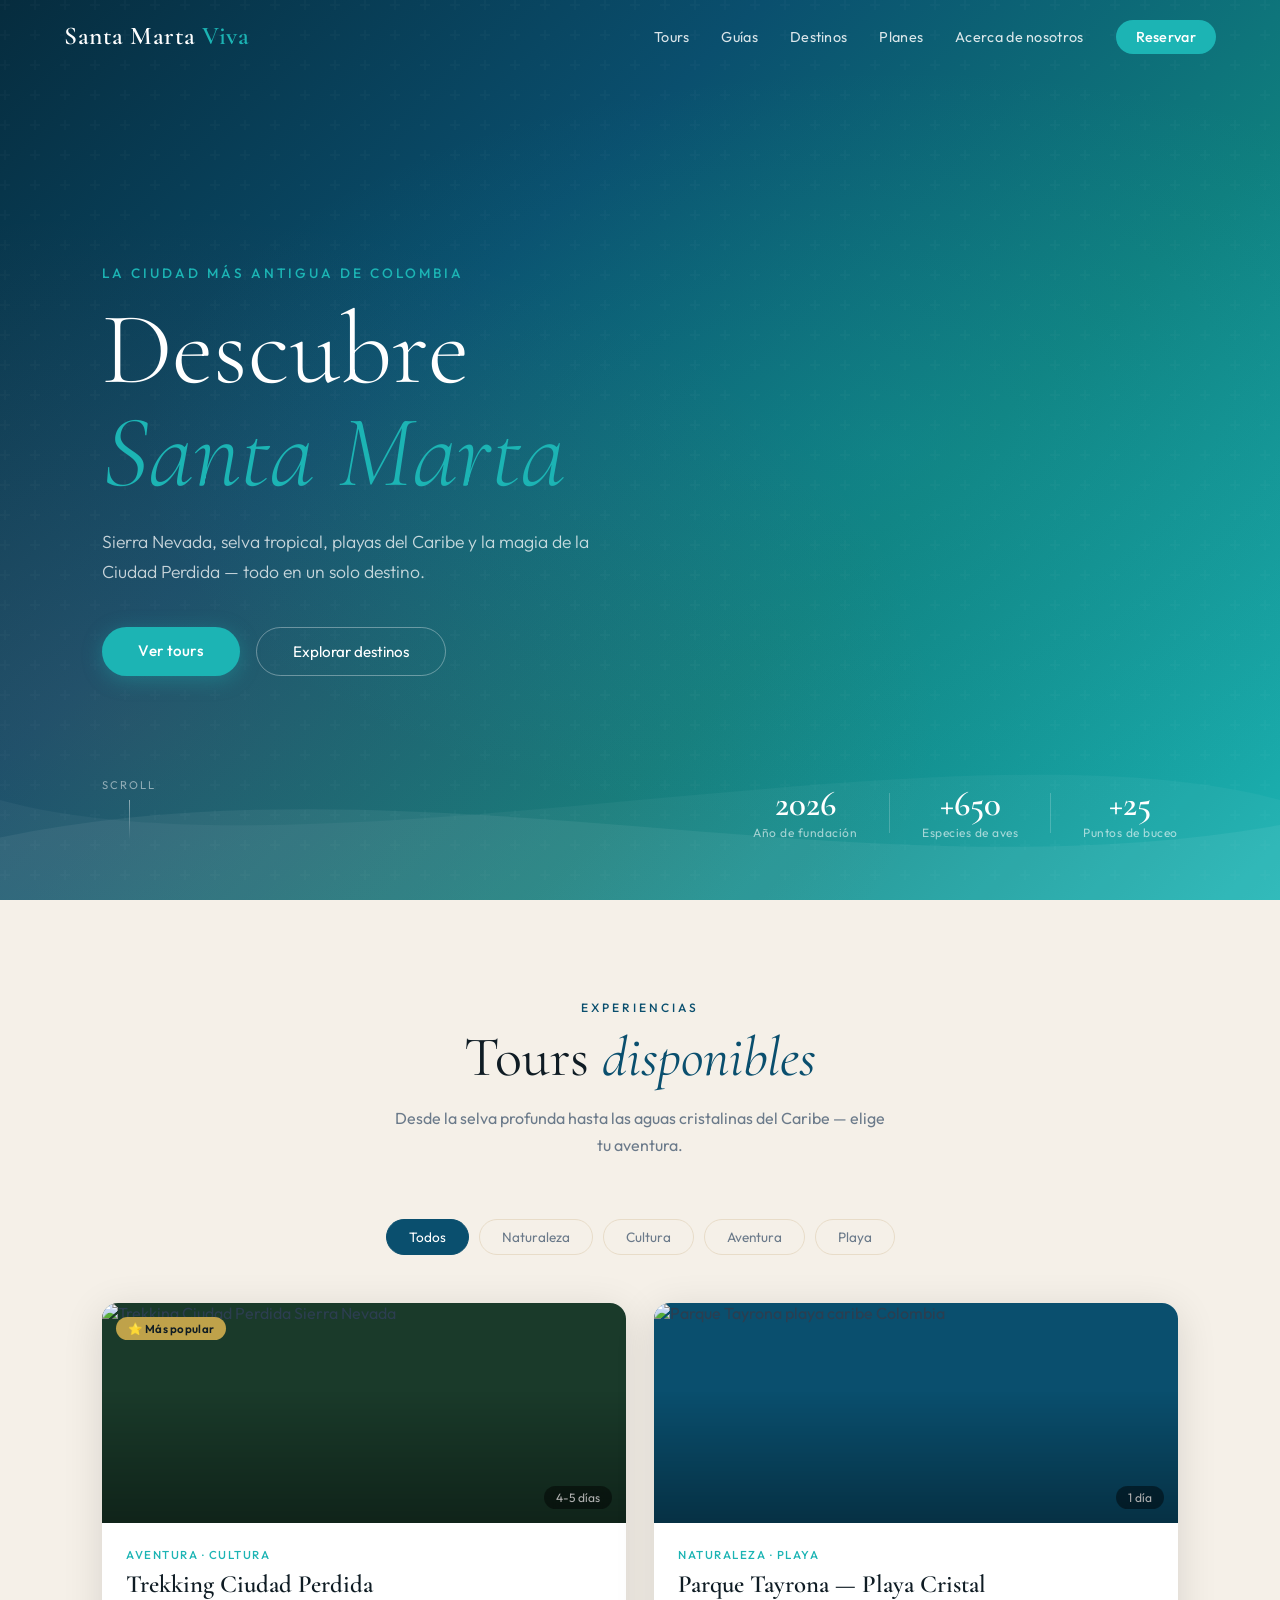
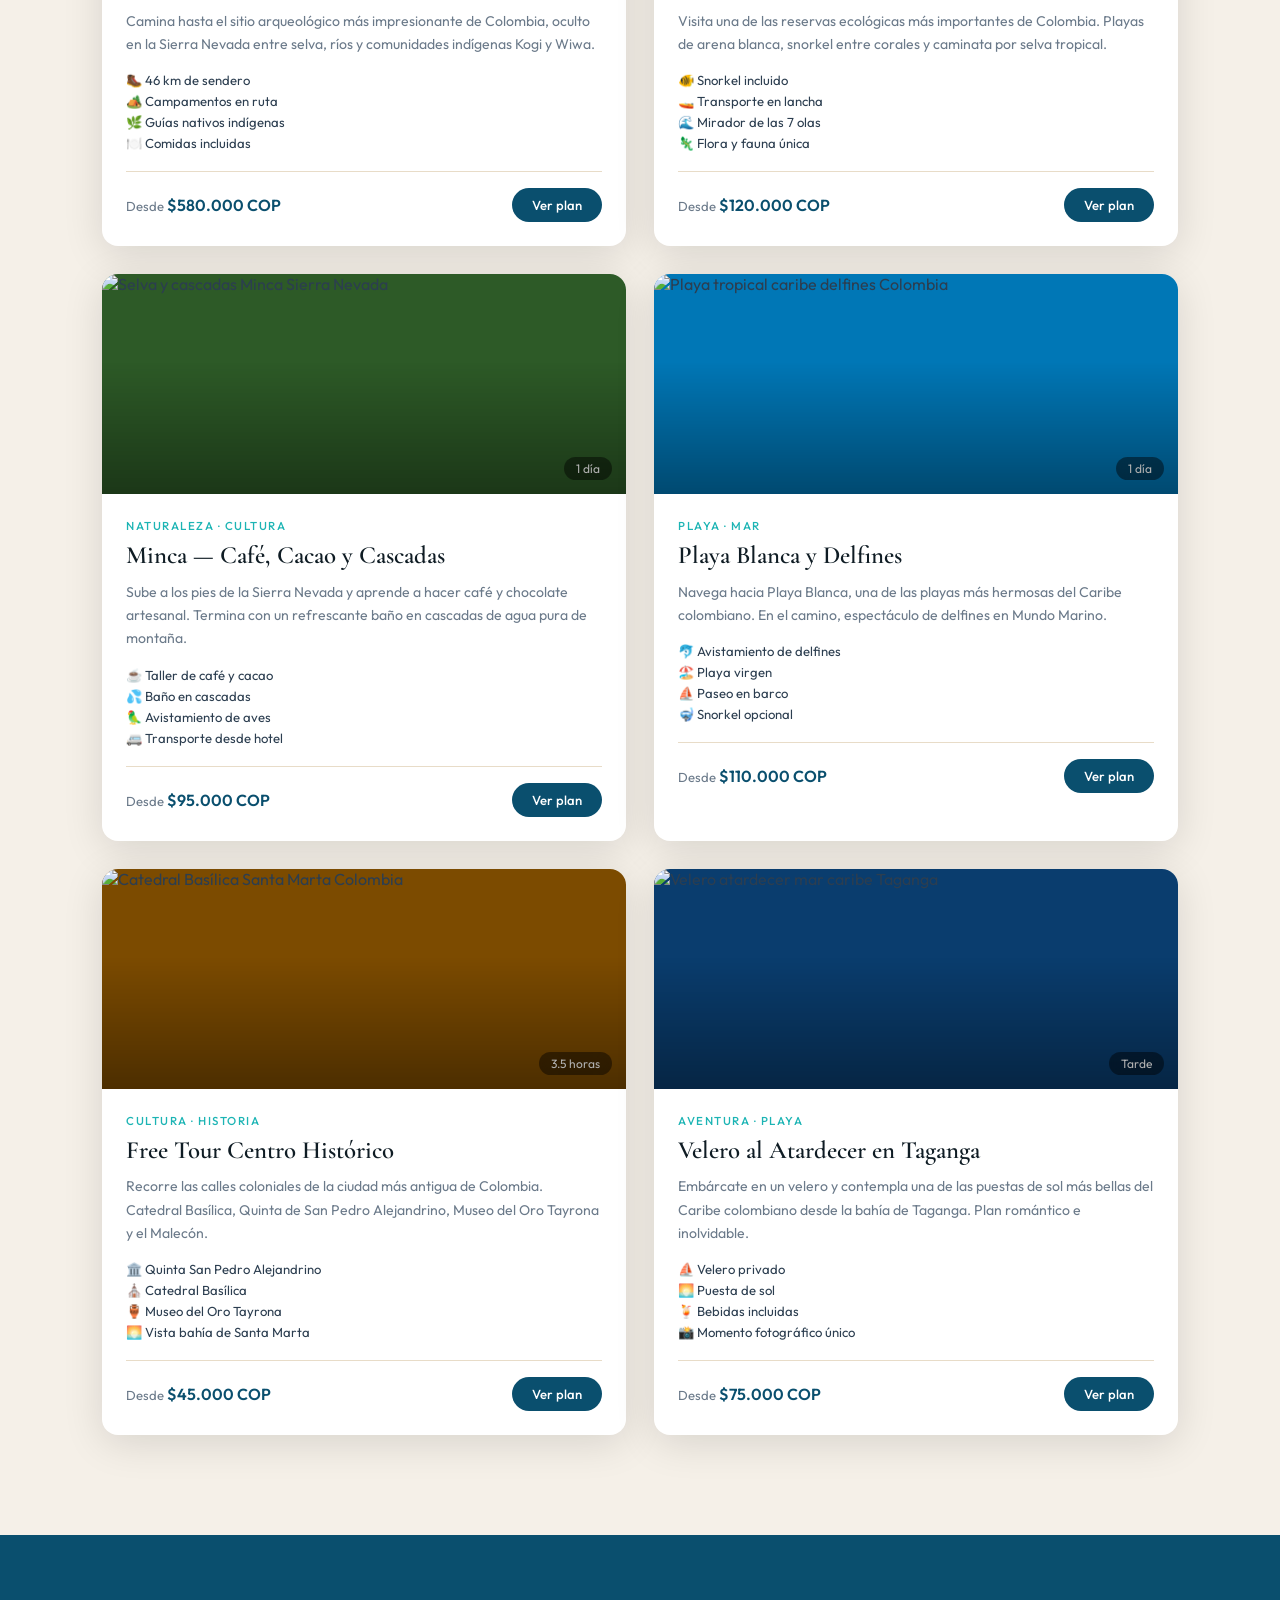
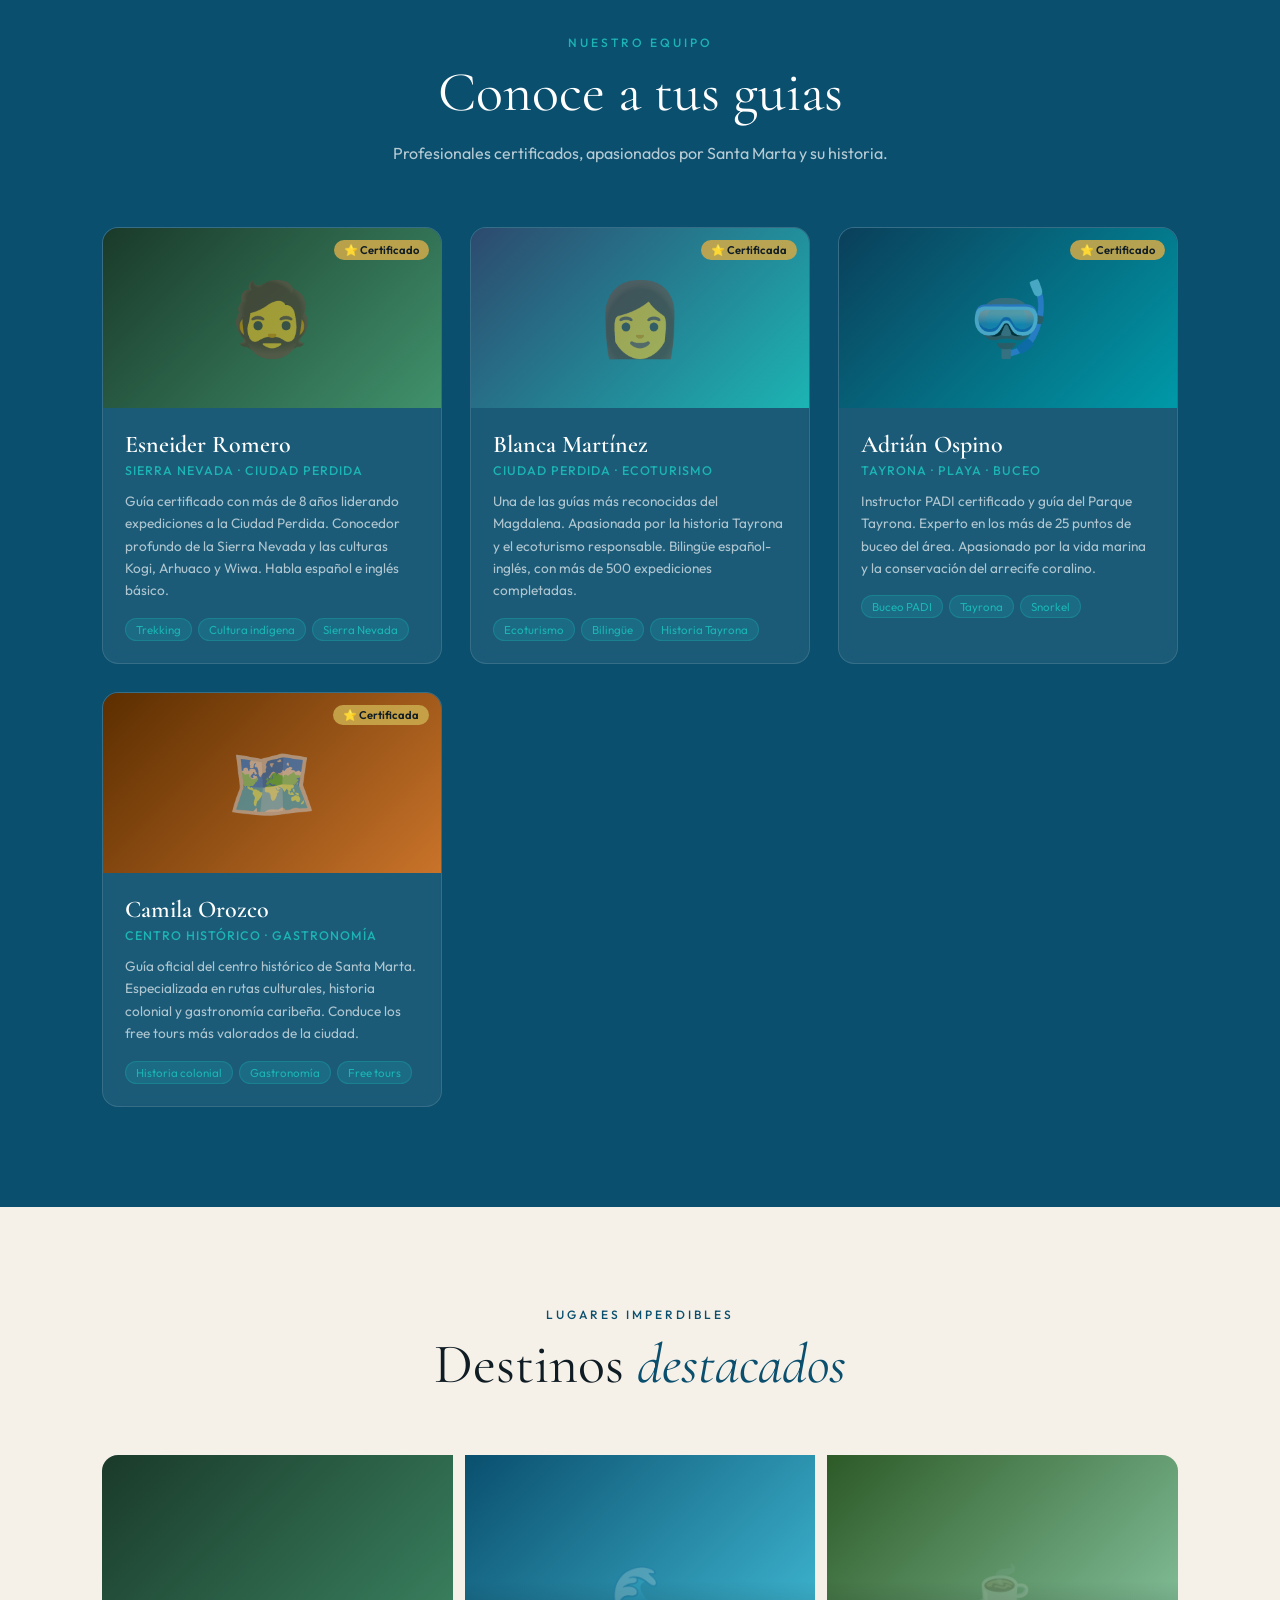
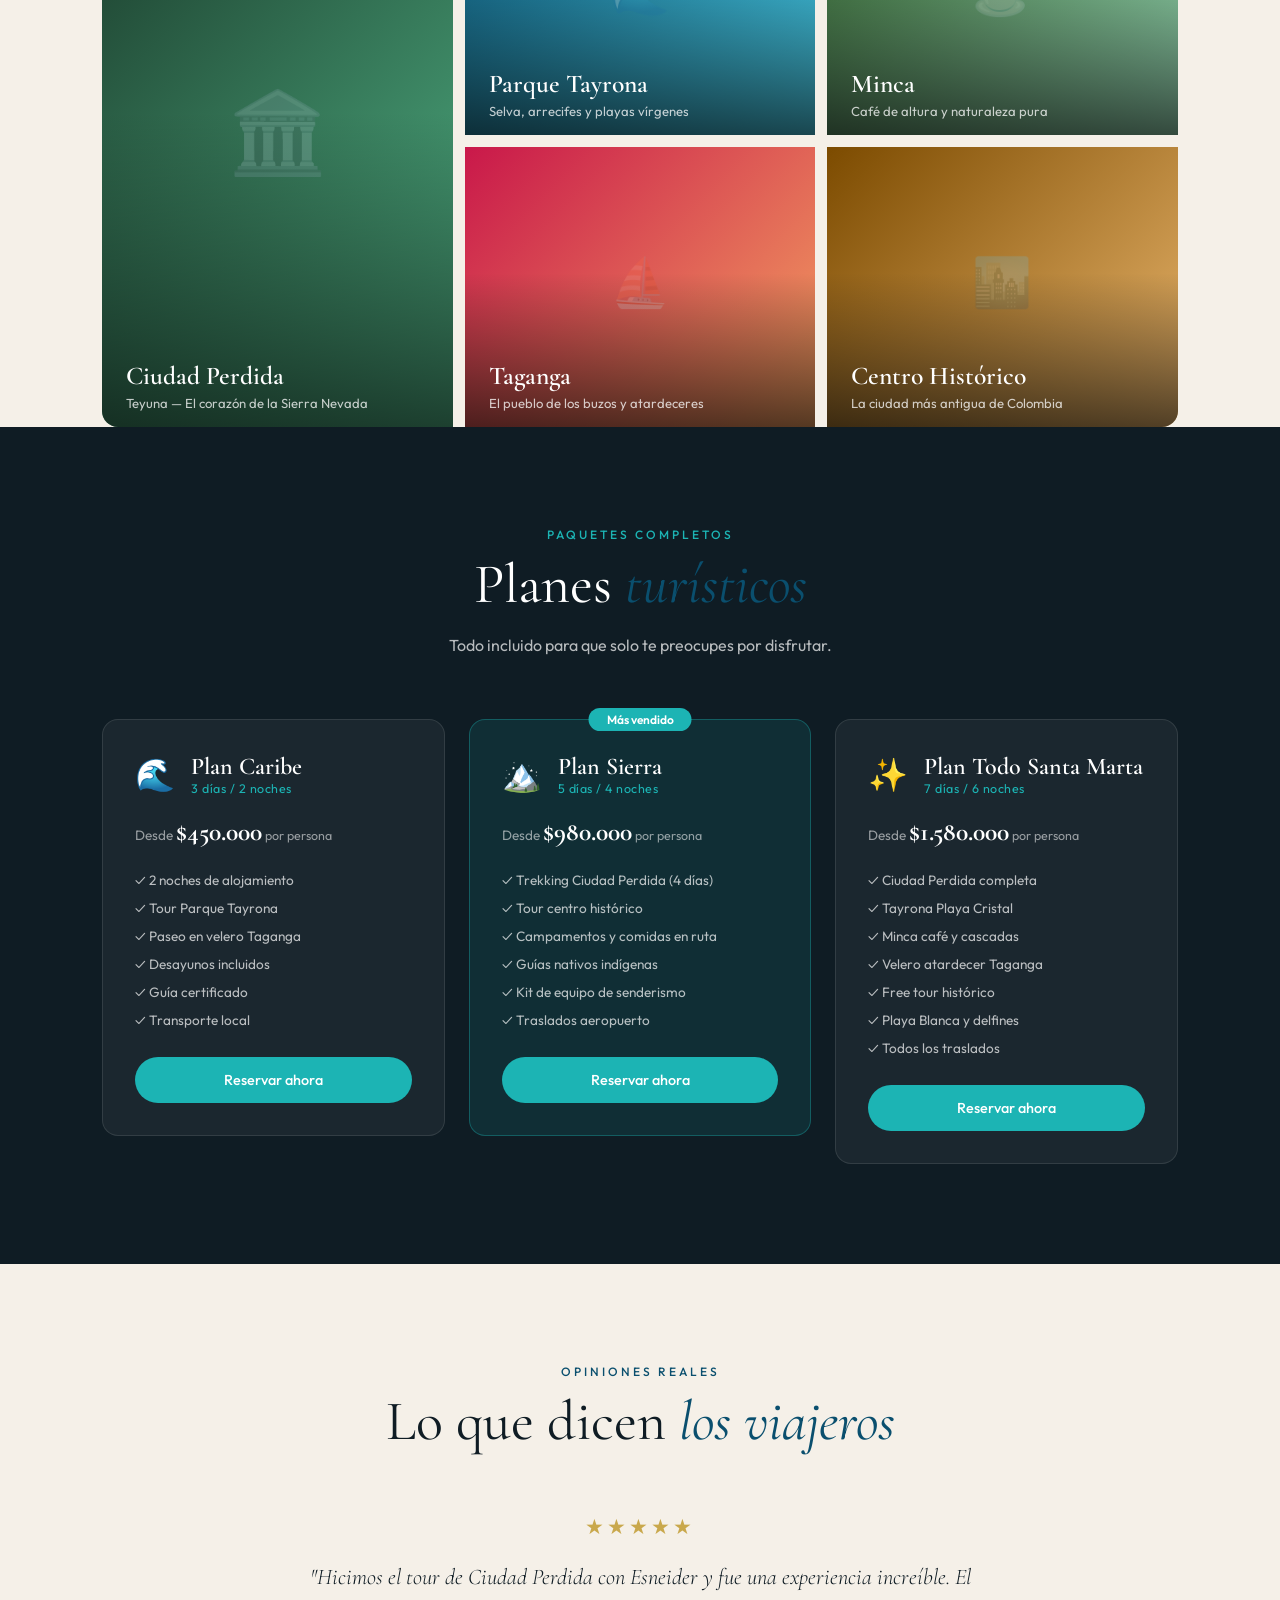
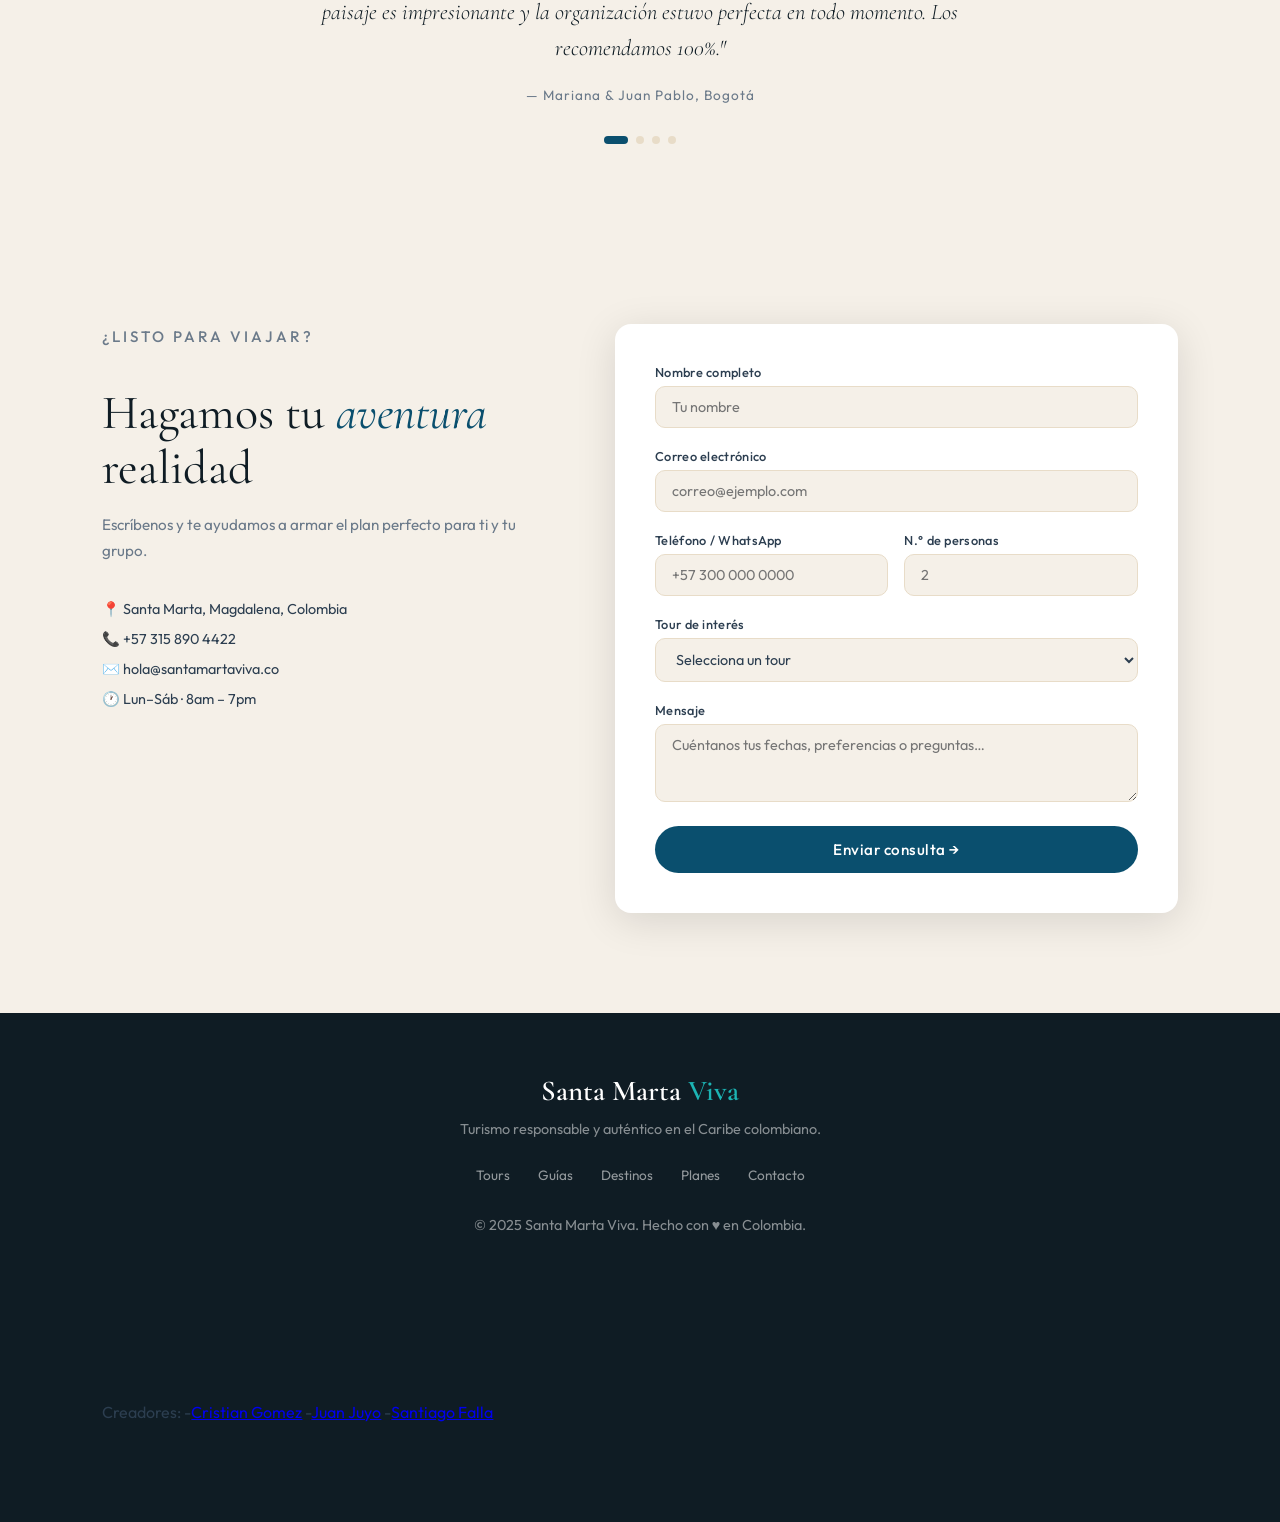
==== commit 8dd672dc: "Fix typo in guias section header" ====
--- a/index.html
+++ b/index.html
@@ -19,7 +19,7 @@
       <li><a href="#guias">Guías</a></li>
       <li><a href="#destinos">Destinos</a></li>
       <li><a href="#planes">Planes</a></li>
-      <li><a href="./html/Acerca.html">Acerca de nosotros</a></li>
+      <li><a href="html/acerca.html">Acerca de nosotros</a></li>
       <li><a href="#contacto" class="nav-cta">Reservar</a></li>
     </ul>
     <button class="hamburger" id="hamburger" aria-label="Menú">
@@ -221,7 +221,7 @@
   <section class="section guias-section" id="guias">
     <div class="section-header light">
       <p class="label">Nuestro equipo</p>
-      <h2>Conoce a tus <em>guías</em></h2>
+      <h2>Conoce a tus guias<em></em></h2>
       <p class="section-desc">Profesionales certificados, apasionados por Santa Marta y su historia.</p>
     </div>
 
@@ -533,4 +533,4 @@
 
   <script src="./js/script.js"></script>
 </body>
-</html>+</html>
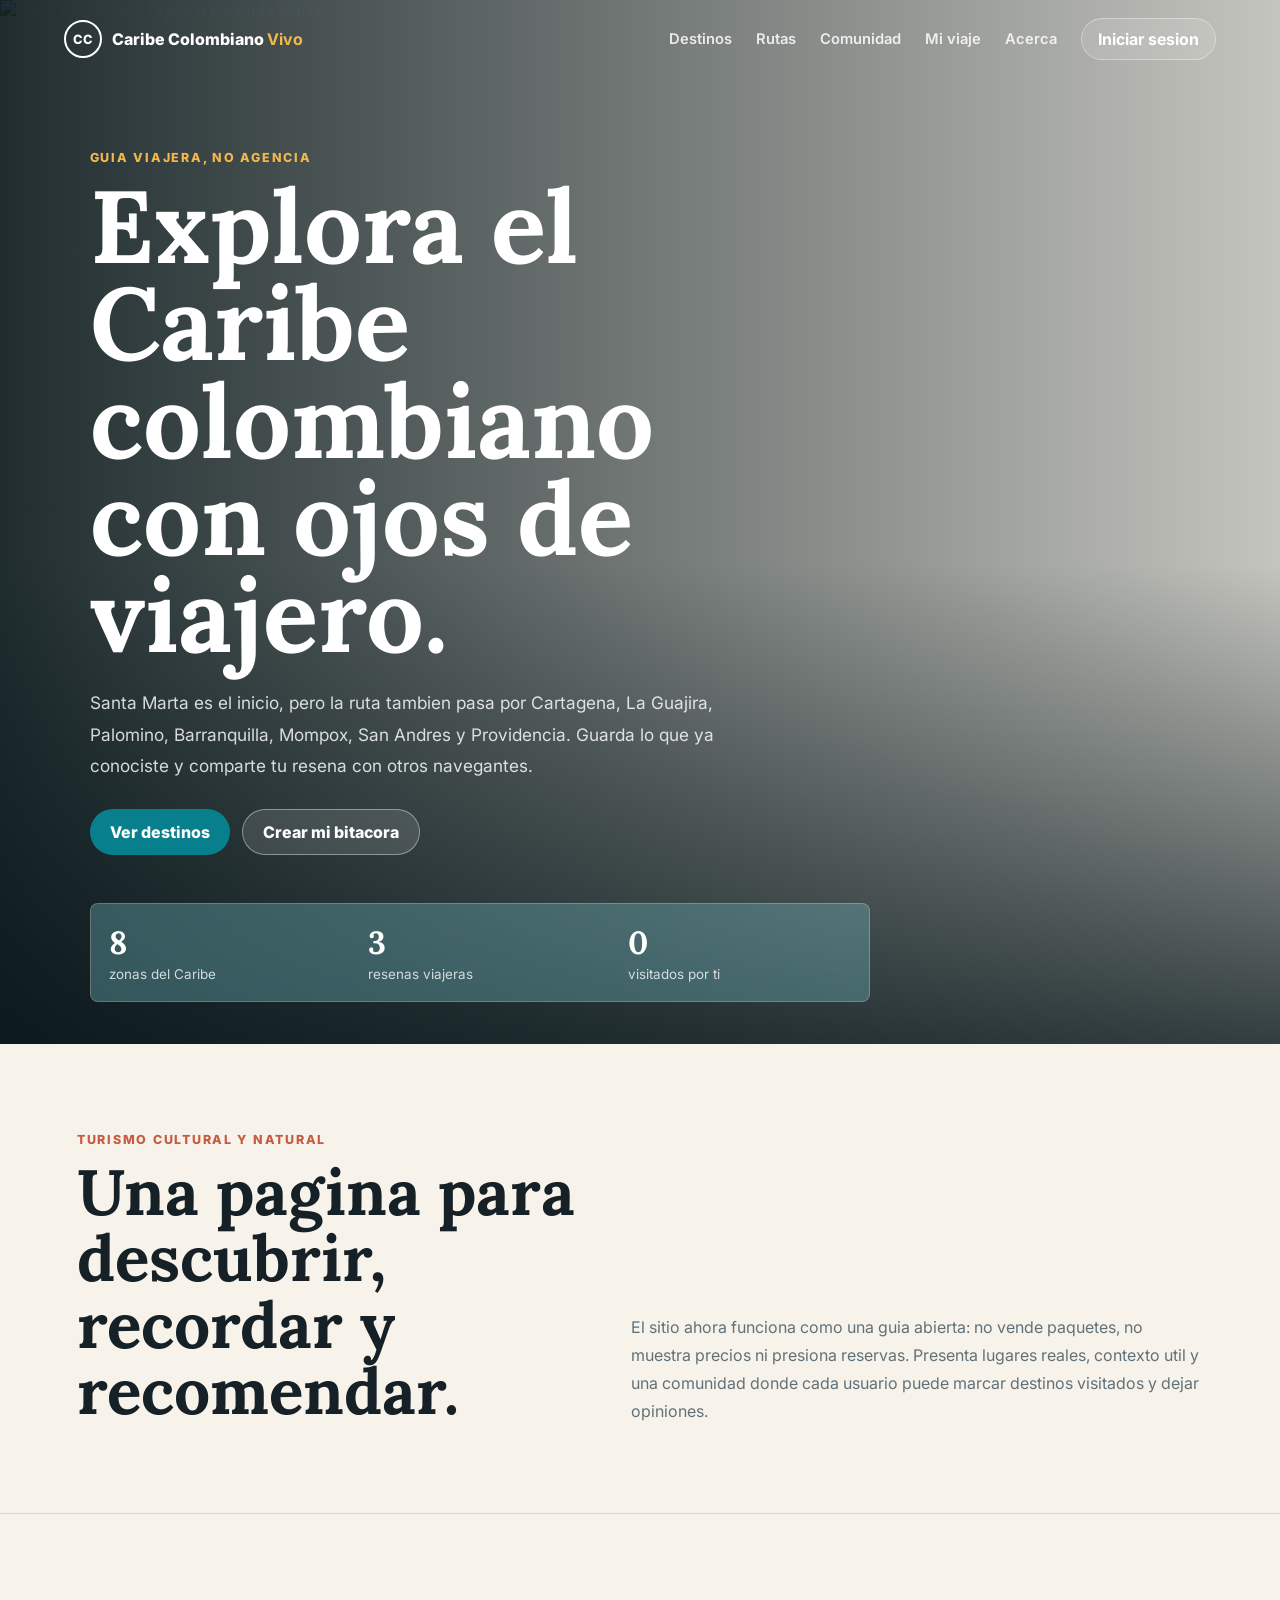
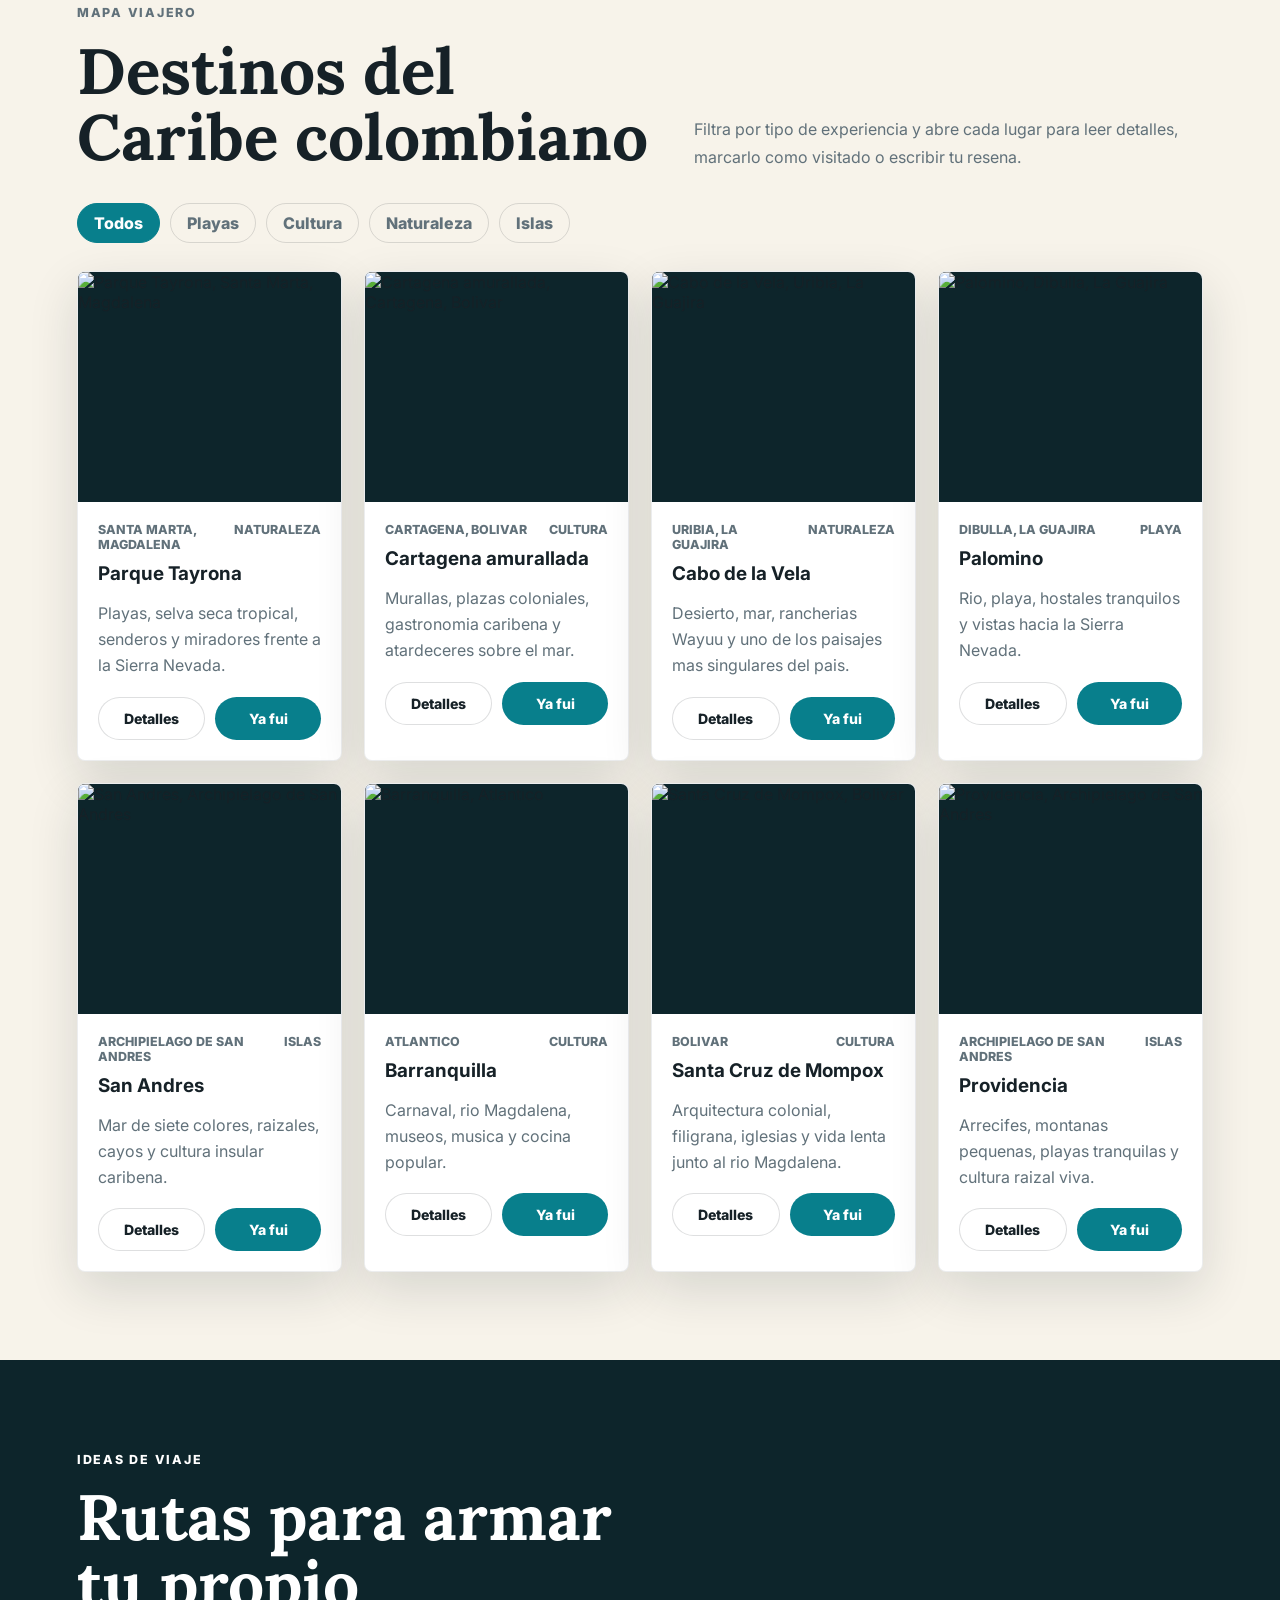
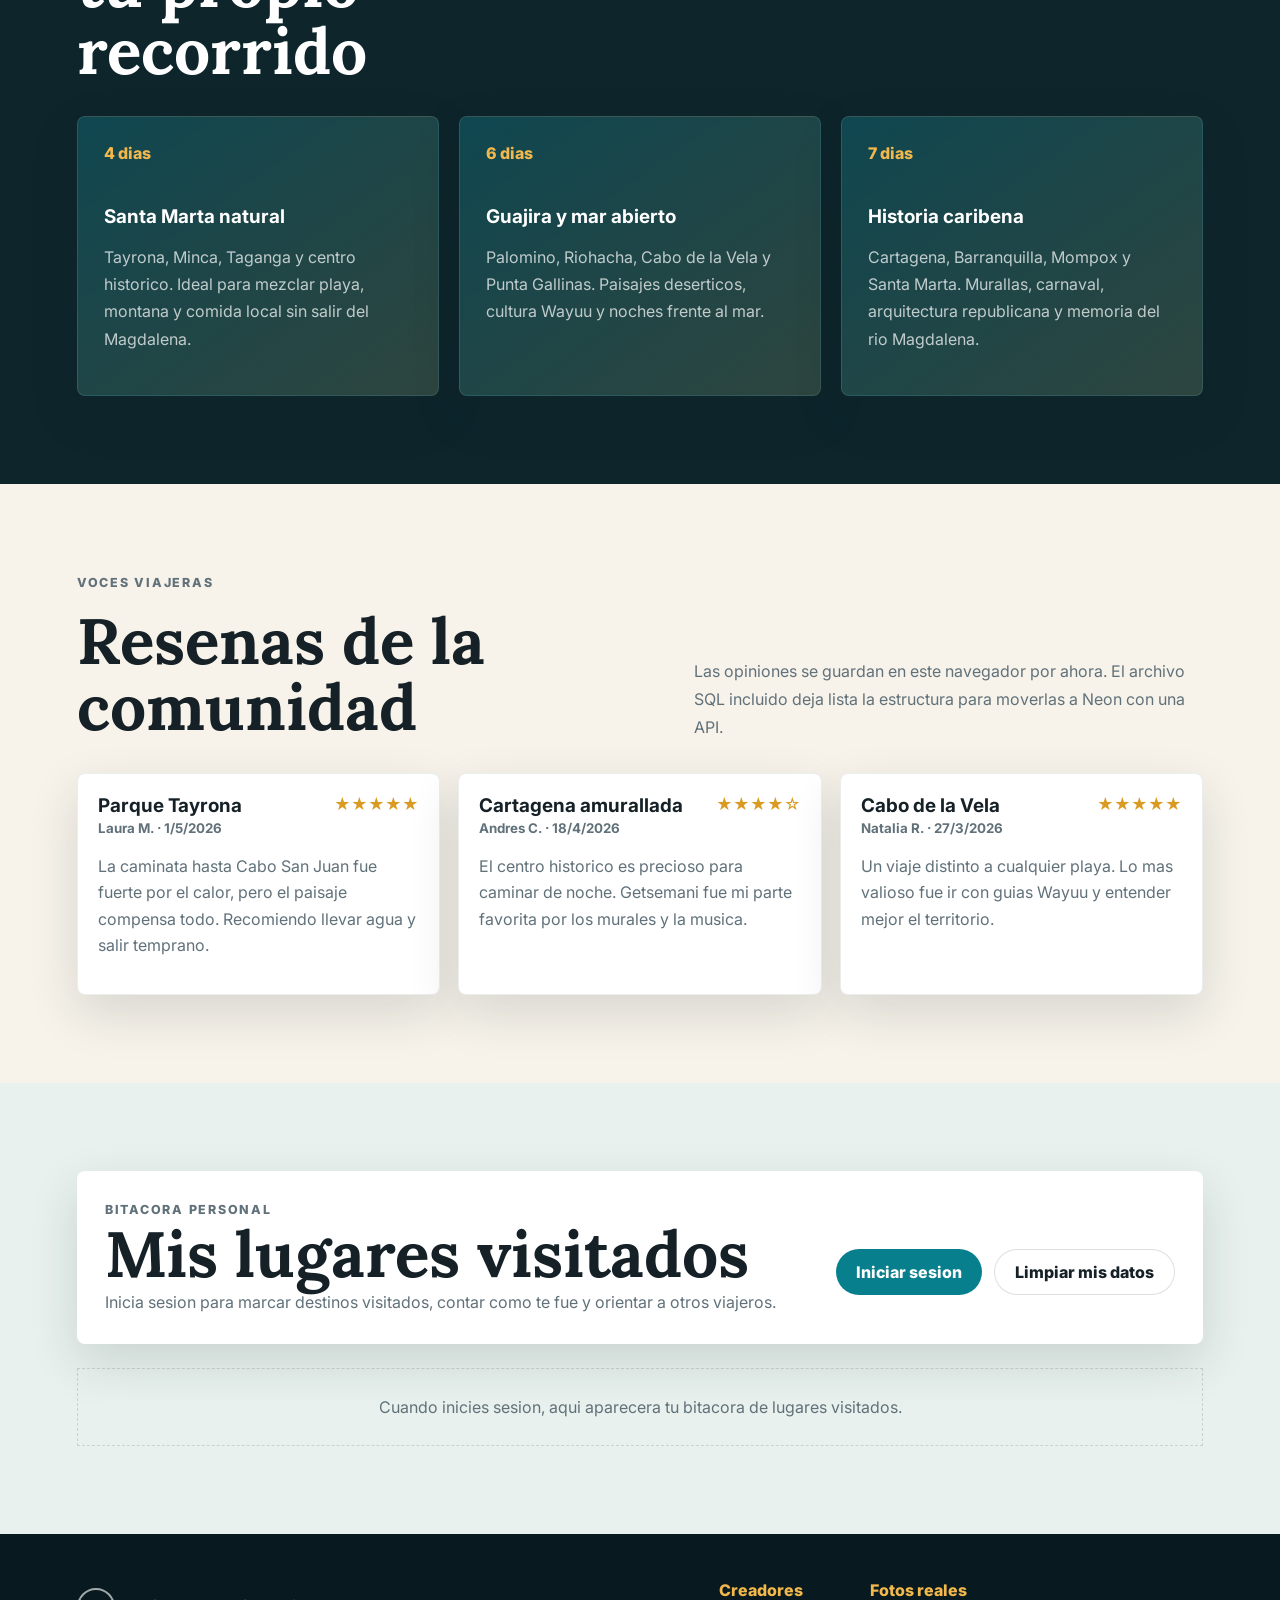
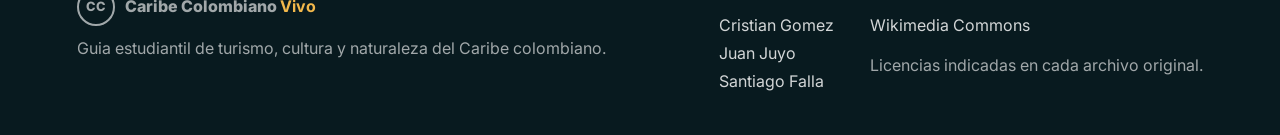
==== commit ed70f8a9: "Actualizacion" ====
--- a/index.html
+++ b/index.html
@@ -3,533 +3,198 @@
 <head>
   <meta charset="UTF-8" />
   <meta name="viewport" content="width=device-width, initial-scale=1.0" />
-  <title>Santa Marta Viva — Turismo en el Caribe Colombiano</title>
-  <link rel="stylesheet" href="./css/styles.css" />
+  <title>Caribe Colombiano Vivo | Guia turistica comunitaria</title>
+  <meta name="description" content="Guia turistica del Caribe colombiano con destinos, fotos reales, comunidad viajera, lugares visitados y resenas." />
   <link rel="preconnect" href="https://fonts.googleapis.com" />
   <link rel="preconnect" href="https://fonts.gstatic.com" crossorigin />
-  <link href="https://fonts.googleapis.com/css2?family=Cormorant+Garamond:ital,wght@0,300;0,400;0,600;1,300;1,400&family=Outfit:wght@300;400;500;600&display=swap" rel="stylesheet" />
+  <link href="https://fonts.googleapis.com/css2?family=Inter:wght@400;500;600;700;800&family=Lora:ital,wght@0,500;0,700;1,500&display=swap" rel="stylesheet" />
+  <link rel="stylesheet" href="./css/styles.css" />
 </head>
 <body>
-
-  <!-- NAV -->
   <nav class="nav" id="nav">
-    <div class="nav-logo">Santa Marta <span>Viva</span></div>
-    <ul class="nav-links">
-      <li><a href="#tours">Tours</a></li>
-      <li><a href="#guias">Guías</a></li>
-      <li><a href="#destinos">Destinos</a></li>
-      <li><a href="#planes">Planes</a></li>
-      <li><a href="html/acerca.html">Acerca de nosotros</a></li>
-      <li><a href="#contacto" class="nav-cta">Reservar</a></li>
-    </ul>
-    <button class="hamburger" id="hamburger" aria-label="Menú">
+    <a class="brand" href="#inicio" aria-label="Caribe Colombiano Vivo">
+      <span class="brand-mark">CC</span>
+      <span>Caribe Colombiano <strong>Vivo</strong></span>
+    </a>
+    <button class="hamburger" id="hamburger" aria-label="Abrir menu" aria-expanded="false">
       <span></span><span></span><span></span>
     </button>
+    <div class="nav-links" id="navLinks">
+      <a href="#destinos">Destinos</a>
+      <a href="#rutas">Rutas</a>
+      <a href="#comunidad">Comunidad</a>
+      <a href="#mi-viaje">Mi viaje</a>
+      <a href="./html/acerca.html">Acerca</a>
+      <button class="login-chip" id="loginOpen">Iniciar sesion</button>
+    </div>
   </nav>
 
-  <!-- HERO -->
-  <section class="hero">
-    <div class="hero-bg">
-      <div class="hero-gradient"></div>
-      <div class="hero-waves">
-        <svg viewBox="0 0 1440 320" preserveAspectRatio="none">
-          <path d="M0,160 C360,300 1080,20 1440,160 L1440,320 L0,320 Z" fill="rgba(255,255,255,0.04)"/>
-          <path d="M0,220 C480,80 960,320 1440,200 L1440,320 L0,320 Z" fill="rgba(255,255,255,0.06)"/>
-        </svg>
-      </div>
-    </div>
-    <div class="hero-content">
-      <p class="hero-eyebrow">La ciudad más antigua de Colombia</p>
-      <h1 class="hero-title">
-        Descubre<br/>
-        <em>Santa Marta</em>
-      </h1>
-      <p class="hero-sub">Sierra Nevada, selva tropical, playas del Caribe y la magia de la Ciudad Perdida — todo en un solo destino.</p>
-      <div class="hero-actions">
-        <a href="#tours" class="btn-primary">Ver tours</a>
-        <a href="#destinos" class="btn-ghost">Explorar destinos</a>
-      </div>
-    </div>
-    <div class="hero-stats">
-      <div class="stat"><span>2026</span><p>Año de fundación</p></div>
-      <div class="stat-divider"></div>
-      <div class="stat"><span>+650</span><p>Especies de aves</p></div>
-      <div class="stat-divider"></div>
-      <div class="stat"><span>+25</span><p>Puntos de buceo</p></div>
-    </div>
-    <div class="scroll-hint">
-      <span>Scroll</span>
-      <div class="scroll-line"></div>
-    </div>
-  </section>
-
-  <!-- TOURS -->
-  <section class="section tours-section" id="tours">
-    <div class="section-header">
-      <p class="label">Experiencias</p>
-      <h2>Tours <em>disponibles</em></h2>
-      <p class="section-desc">Desde la selva profunda hasta las aguas cristalinas del Caribe — elige tu aventura.</p>
-    </div>
-
-    <div class="tours-filter">
-      <button class="filter-btn active" data-filter="all">Todos</button>
-      <button class="filter-btn" data-filter="naturaleza">Naturaleza</button>
-      <button class="filter-btn" data-filter="cultura">Cultura</button>
-      <button class="filter-btn" data-filter="aventura">Aventura</button>
-      <button class="filter-btn" data-filter="playa">Playa</button>
-    </div>
-
-    <div class="tours-grid" id="toursGrid">
-
-      <div class="tour-card" data-cat="aventura cultura">
-        <div class="tour-img t1">
-          <img src="https://images.unsplash.com/photo-1580619305218-8423a7ef79b4?w=700&q=80" alt="Trekking Ciudad Perdida Sierra Nevada" loading="lazy" />
-          <div class="tour-badge">⭐ Más popular</div>
-          <div class="tour-tag">4-5 días</div>
+  <main>
+    <section class="hero" id="inicio">
+      <picture class="hero-photo">
+        <img src="https://commons.wikimedia.org/wiki/Special:FilePath/Parque%20Nacional%20Natural%20Tayrona%207.jpg" alt="Playa del Parque Tayrona en Santa Marta" />
+      </picture>
+      <div class="hero-shade"></div>
+      <div class="hero-content">
+        <p class="eyebrow">Guia viajera, no agencia</p>
+        <h1>Explora el Caribe colombiano con ojos de viajero.</h1>
+        <p>Santa Marta es el inicio, pero la ruta tambien pasa por Cartagena, La Guajira, Palomino, Barranquilla, Mompox, San Andres y Providencia. Guarda lo que ya conociste y comparte tu resena con otros navegantes.</p>
+        <div class="hero-actions">
+          <a class="btn primary" href="#destinos">Ver destinos</a>
+          <button class="btn secondary" id="heroLogin">Crear mi bitacora</button>
         </div>
-        <div class="tour-body">
-          <div class="tour-cat">Aventura · Cultura</div>
-          <h3>Trekking Ciudad Perdida</h3>
-          <p>Camina hasta el sitio arqueológico más impresionante de Colombia, oculto en la Sierra Nevada entre selva, ríos y comunidades indígenas Kogi y Wiwa.</p>
-          <ul class="tour-features">
-            <li>🥾 46 km de sendero</li>
-            <li>🏕️ Campamentos en ruta</li>
-            <li>🌿 Guías nativos indígenas</li>
-            <li>🍽️ Comidas incluidas</li>
-          </ul>
-          <div class="tour-footer">
-            <div class="tour-price">Desde <strong>$580.000 COP</strong></div>
-            <button class="btn-card" onclick="openModal('ciudad-perdida')">Ver plan</button>
-          </div>
+      </div>
+      <div class="hero-panel" aria-label="Resumen del sitio">
+        <div><strong>8</strong><span>zonas del Caribe</span></div>
+        <div><strong id="heroReviews">0</strong><span>resenas viajeras</span></div>
+        <div><strong id="heroVisited">0</strong><span>visitados por ti</span></div>
+      </div>
+    </section>
+
+    <section class="section intro">
+      <div>
+        <p class="eyebrow">Turismo cultural y natural</p>
+        <h2>Una pagina para descubrir, recordar y recomendar.</h2>
+      </div>
+      <p>El sitio ahora funciona como una guia abierta: no vende paquetes, no muestra precios ni presiona reservas. Presenta lugares reales, contexto util y una comunidad donde cada usuario puede marcar destinos visitados y dejar opiniones.</p>
+    </section>
+
+    <section class="section destinations" id="destinos">
+      <div class="section-head">
+        <p class="eyebrow">Mapa viajero</p>
+        <h2>Destinos del Caribe colombiano</h2>
+        <p>Filtra por tipo de experiencia y abre cada lugar para leer detalles, marcarlo como visitado o escribir tu resena.</p>
+      </div>
+      <div class="filters" id="filters">
+        <button class="filter active" data-filter="todos">Todos</button>
+        <button class="filter" data-filter="playa">Playas</button>
+        <button class="filter" data-filter="cultura">Cultura</button>
+        <button class="filter" data-filter="naturaleza">Naturaleza</button>
+        <button class="filter" data-filter="islas">Islas</button>
+      </div>
+      <div class="destination-grid" id="destinationGrid"></div>
+    </section>
+
+    <section class="section routes" id="rutas">
+      <div class="section-head light">
+        <p class="eyebrow">Ideas de viaje</p>
+        <h2>Rutas para armar tu propio recorrido</h2>
+      </div>
+      <div class="route-grid">
+        <article class="route-card">
+          <span>4 dias</span>
+          <h3>Santa Marta natural</h3>
+          <p>Tayrona, Minca, Taganga y centro historico. Ideal para mezclar playa, montana y comida local sin salir del Magdalena.</p>
+        </article>
+        <article class="route-card">
+          <span>6 dias</span>
+          <h3>Guajira y mar abierto</h3>
+          <p>Palomino, Riohacha, Cabo de la Vela y Punta Gallinas. Paisajes deserticos, cultura Wayuu y noches frente al mar.</p>
+        </article>
+        <article class="route-card">
+          <span>7 dias</span>
+          <h3>Historia caribena</h3>
+          <p>Cartagena, Barranquilla, Mompox y Santa Marta. Murallas, carnaval, arquitectura republicana y memoria del rio Magdalena.</p>
+        </article>
+      </div>
+    </section>
+
+    <section class="section community" id="comunidad">
+      <div class="section-head">
+        <p class="eyebrow">Voces viajeras</p>
+        <h2>Resenas de la comunidad</h2>
+        <p>Las opiniones se guardan en este navegador por ahora. El archivo SQL incluido deja lista la estructura para moverlas a Neon con una API.</p>
+      </div>
+      <div class="review-list" id="reviewList"></div>
+    </section>
+
+    <section class="section trip" id="mi-viaje">
+      <div class="trip-card">
+        <div>
+          <p class="eyebrow">Bitacora personal</p>
+          <h2>Mis lugares visitados</h2>
+          <p id="tripText">Inicia sesion para marcar destinos visitados, contar como te fue y orientar a otros viajeros.</p>
         </div>
-      </div>
-
-      <div class="tour-card" data-cat="naturaleza playa">
-        <div class="tour-img t2">
-          <img src="https://images.unsplash.com/photo-1507525428034-b723cf961d3e?w=700&q=80" alt="Parque Tayrona playa caribe Colombia" loading="lazy" />
-          <div class="tour-tag">1 día</div>
+        <div class="trip-actions">
+          <button class="btn primary" id="tripLogin">Iniciar sesion</button>
+          <button class="btn light" id="clearTrip">Limpiar mis datos</button>
         </div>
-        <div class="tour-body">
-          <div class="tour-cat">Naturaleza · Playa</div>
-          <h3>Parque Tayrona — Playa Cristal</h3>
-          <p>Visita una de las reservas ecológicas más importantes de Colombia. Playas de arena blanca, snorkel entre corales y caminata por selva tropical.</p>
-          <ul class="tour-features">
-            <li>🐠 Snorkel incluido</li>
-            <li>🚤 Transporte en lancha</li>
-            <li>🌊 Mirador de las 7 olas</li>
-            <li>🦎 Flora y fauna única</li>
-          </ul>
-          <div class="tour-footer">
-            <div class="tour-price">Desde <strong>$120.000 COP</strong></div>
-            <button class="btn-card" onclick="openModal('tayrona')">Ver plan</button>
-          </div>
-        </div>
-      </div>
-
-      <div class="tour-card" data-cat="naturaleza cultura">
-        <div class="tour-img t3">
-          <img src="https://images.unsplash.com/photo-1441974231531-c6227db76b6e?w=700&q=80" alt="Selva y cascadas Minca Sierra Nevada" loading="lazy" />
-          <div class="tour-tag">1 día</div>
-        </div>
-        <div class="tour-body">
-          <div class="tour-cat">Naturaleza · Cultura</div>
-          <h3>Minca — Café, Cacao y Cascadas</h3>
-          <p>Sube a los pies de la Sierra Nevada y aprende a hacer café y chocolate artesanal. Termina con un refrescante baño en cascadas de agua pura de montaña.</p>
-          <ul class="tour-features">
-            <li>☕ Taller de café y cacao</li>
-            <li>💦 Baño en cascadas</li>
-            <li>🦜 Avistamiento de aves</li>
-            <li>🚐 Transporte desde hotel</li>
-          </ul>
-          <div class="tour-footer">
-            <div class="tour-price">Desde <strong>$95.000 COP</strong></div>
-            <button class="btn-card" onclick="openModal('minca')">Ver plan</button>
-          </div>
-        </div>
-      </div>
-
-      <div class="tour-card" data-cat="playa">
-        <div class="tour-img t4">
-          <img src="https://images.unsplash.com/photo-1559827260-dc66d52bef19?w=700&q=80" alt="Playa tropical caribe delfines Colombia" loading="lazy" />
-          <div class="tour-tag">1 día</div>
-        </div>
-        <div class="tour-body">
-          <div class="tour-cat">Playa · Mar</div>
-          <h3>Playa Blanca y Delfines</h3>
-          <p>Navega hacia Playa Blanca, una de las playas más hermosas del Caribe colombiano. En el camino, espectáculo de delfines en Mundo Marino.</p>
-          <ul class="tour-features">
-            <li>🐬 Avistamiento de delfines</li>
-            <li>🏖️ Playa virgen</li>
-            <li>⛵ Paseo en barco</li>
-            <li>🤿 Snorkel opcional</li>
-          </ul>
-          <div class="tour-footer">
-            <div class="tour-price">Desde <strong>$110.000 COP</strong></div>
-            <button class="btn-card" onclick="openModal('playa-blanca')">Ver plan</button>
-          </div>
-        </div>
-      </div>
-
-      <div class="tour-card" data-cat="cultura">
-        <div class="tour-img t5">
-          <img src="https://www.santamartacolombia.com.co/wp-content/uploads/2024/09/santamarta5.jpg" alt="Catedral Basílica Santa Marta Colombia" loading="lazy" />
-          <div class="tour-tag">3.5 horas</div>
-        </div>
-        <div class="tour-body">
-          <div class="tour-cat">Cultura · Historia</div>
-          <h3>Free Tour Centro Histórico</h3>
-          <p>Recorre las calles coloniales de la ciudad más antigua de Colombia. Catedral Basílica, Quinta de San Pedro Alejandrino, Museo del Oro Tayrona y el Malecón.</p>
-          <ul class="tour-features">
-            <li>🏛️ Quinta San Pedro Alejandrino</li>
-            <li>⛪ Catedral Basílica</li>
-            <li>🏺 Museo del Oro Tayrona</li>
-            <li>🌅 Vista bahía de Santa Marta</li>
-          </ul>
-          <div class="tour-footer">
-            <div class="tour-price">Desde <strong>$45.000 COP</strong></div>
-            <button class="btn-card" onclick="openModal('free-tour')">Ver plan</button>
-          </div>
-        </div>
-      </div>
-
-      <div class="tour-card" data-cat="aventura playa">
-        <div class="tour-img t6">
-          <img src="https://images.unsplash.com/photo-1566438480900-0609be27a4be?w=700&q=80" alt="Velero atardecer mar caribe Taganga" loading="lazy" />
-          <div class="tour-tag">Tarde</div>
-        </div>
-        <div class="tour-body">
-          <div class="tour-cat">Aventura · Playa</div>
-          <h3>Velero al Atardecer en Taganga</h3>
-          <p>Embárcate en un velero y contempla una de las puestas de sol más bellas del Caribe colombiano desde la bahía de Taganga. Plan romántico e inolvidable.</p>
-          <ul class="tour-features">
-            <li>⛵ Velero privado</li>
-            <li>🌅 Puesta de sol</li>
-            <li>🍹 Bebidas incluidas</li>
-            <li>📸 Momento fotográfico único</li>
-          </ul>
-          <div class="tour-footer">
-            <div class="tour-price">Desde <strong>$75.000 COP</strong></div>
-            <button class="btn-card" onclick="openModal('velero')">Ver plan</button>
-          </div>
-        </div>
-      </div>
-
-    </div>
-  </section>
-
-  <!-- GUIAS -->
-  <section class="section guias-section" id="guias">
-    <div class="section-header light">
-      <p class="label">Nuestro equipo</p>
-      <h2>Conoce a tus guias<em></em></h2>
-      <p class="section-desc">Profesionales certificados, apasionados por Santa Marta y su historia.</p>
-    </div>
-
-    <div class="guias-grid">
-
-      <div class="guia-card">
-        <div class="guia-avatar g1">
-          <div class="guia-badge">⭐ Certificado</div>
-        </div>
-        <div class="guia-info">
-          <h3>Esneider Romero</h3>
-          <p class="guia-esp">Sierra Nevada · Ciudad Perdida</p>
-          <p class="guia-bio">Guía certificado con más de 8 años liderando expediciones a la Ciudad Perdida. Conocedor profundo de la Sierra Nevada y las culturas Kogi, Arhuaco y Wiwa. Habla español e inglés básico.</p>
-          <div class="guia-tags">
-            <span>Trekking</span>
-            <span>Cultura indígena</span>
-            <span>Sierra Nevada</span>
-          </div>
-        </div>
-      </div>
-
-      <div class="guia-card">
-        <div class="guia-avatar g2">
-          <div class="guia-badge">⭐ Certificada</div>
-        </div>
-        <div class="guia-info">
-          <h3>Blanca Martínez</h3>
-          <p class="guia-esp">Ciudad Perdida · Ecoturismo</p>
-          <p class="guia-bio">Una de las guías más reconocidas del Magdalena. Apasionada por la historia Tayrona y el ecoturismo responsable. Bilingüe español-inglés, con más de 500 expediciones completadas.</p>
-          <div class="guia-tags">
-            <span>Ecoturismo</span>
-            <span>Bilingüe</span>
-            <span>Historia Tayrona</span>
-          </div>
-        </div>
-      </div>
-
-      <div class="guia-card">
-        <div class="guia-avatar g3">
-          <div class="guia-badge">⭐ Certificado</div>
-        </div>
-        <div class="guia-info">
-          <h3>Adrián Ospino</h3>
-          <p class="guia-esp">Tayrona · Playa · Buceo</p>
-          <p class="guia-bio">Instructor PADI certificado y guía del Parque Tayrona. Experto en los más de 25 puntos de buceo del área. Apasionado por la vida marina y la conservación del arrecife coralino.</p>
-          <div class="guia-tags">
-            <span>Buceo PADI</span>
-            <span>Tayrona</span>
-            <span>Snorkel</span>
-          </div>
-        </div>
-      </div>
-
-      <div class="guia-card">
-        <div class="guia-avatar g4">
-          <div class="guia-badge">⭐ Certificada</div>
-        </div>
-        <div class="guia-info">
-          <h3>Camila Orozco</h3>
-          <p class="guia-esp">Centro Histórico · Gastronomía</p>
-          <p class="guia-bio">Guía oficial del centro histórico de Santa Marta. Especializada en rutas culturales, historia colonial y gastronomía caribeña. Conduce los free tours más valorados de la ciudad.</p>
-          <div class="guia-tags">
-            <span>Historia colonial</span>
-            <span>Gastronomía</span>
-            <span>Free tours</span>
-          </div>
-        </div>
-      </div>
-
-    </div>
-  </section>
-
-  <!-- DESTINOS -->
-  <section class="section destinos-section" id="destinos">
-    <div class="section-header">
-      <p class="label">Lugares imperdibles</p>
-      <h2>Destinos <em>destacados</em></h2>
-    </div>
-
-    <div class="destinos-mosaic">
-      <div class="destino-item d1">
-        <div class="destino-overlay">
-          <h3>Ciudad Perdida</h3>
-          <p>Teyuna — El corazón de la Sierra Nevada</p>
-        </div>
-      </div>
-      <div class="destino-item d2">
-        <div class="destino-overlay">
-          <h3>Parque Tayrona</h3>
-          <p>Selva, arrecifes y playas vírgenes</p>
-        </div>
-      </div>
-      <div class="destino-item d3">
-        <div class="destino-overlay">
-          <h3>Minca</h3>
-          <p>Café de altura y naturaleza pura</p>
-        </div>
-      </div>
-      <div class="destino-item d4">
-        <div class="destino-overlay">
-          <h3>Taganga</h3>
-          <p>El pueblo de los buzos y atardeceres</p>
-        </div>
-      </div>
-      <div class="destino-item d5">
-        <div class="destino-overlay">
-          <h3>Centro Histórico</h3>
-          <p>La ciudad más antigua de Colombia</p>
-        </div>
-      </div>
-    </div>
-  </section>
-
-  <!-- PLANES -->
-  <section class="section planes-section" id="planes">
-    <div class="section-header light">
-      <p class="label">Paquetes completos</p>
-      <h2>Planes <em>turísticos</em></h2>
-      <p class="section-desc">Todo incluido para que solo te preocupes por disfrutar.</p>
-    </div>
-
-    <div class="planes-grid">
-      <div class="plan-card">
-        <div class="plan-header">
-          <div class="plan-icon">🌊</div>
-          <div>
-            <div class="plan-name">Plan Caribe</div>
-            <div class="plan-duracion">3 días / 2 noches</div>
-          </div>
-        </div>
-        <div class="plan-price">Desde <strong>$450.000</strong> <span>por persona</span></div>
-        <ul class="plan-includes">
-          <li>✓ 2 noches de alojamiento</li>
-          <li>✓ Tour Parque Tayrona</li>
-          <li>✓ Paseo en velero Taganga</li>
-          <li>✓ Desayunos incluidos</li>
-          <li>✓ Guía certificado</li>
-          <li>✓ Transporte local</li>
-        </ul>
-        <button class="btn-plan" onclick="openModal('plan-caribe')">Reservar ahora</button>
-      </div>
-
-      <div class="plan-card featured">
-        <div class="plan-badge">Más vendido</div>
-        <div class="plan-header">
-          <div class="plan-icon">🏔️</div>
-          <div>
-            <div class="plan-name">Plan Sierra</div>
-            <div class="plan-duracion">5 días / 4 noches</div>
-          </div>
-        </div>
-        <div class="plan-price">Desde <strong>$980.000</strong> <span>por persona</span></div>
-        <ul class="plan-includes">
-          <li>✓ Trekking Ciudad Perdida (4 días)</li>
-          <li>✓ Tour centro histórico</li>
-          <li>✓ Campamentos y comidas en ruta</li>
-          <li>✓ Guías nativos indígenas</li>
-          <li>✓ Kit de equipo de senderismo</li>
-          <li>✓ Traslados aeropuerto</li>
-        </ul>
-        <button class="btn-plan" onclick="openModal('plan-sierra')">Reservar ahora</button>
-      </div>
-
-      <div class="plan-card">
-        <div class="plan-header">
-          <div class="plan-icon">✨</div>
-          <div>
-            <div class="plan-name">Plan Todo Santa Marta</div>
-            <div class="plan-duracion">7 días / 6 noches</div>
-          </div>
-        </div>
-        <div class="plan-price">Desde <strong>$1.580.000</strong> <span>por persona</span></div>
-        <ul class="plan-includes">
-          <li>✓ Ciudad Perdida completa</li>
-          <li>✓ Tayrona Playa Cristal</li>
-          <li>✓ Minca café y cascadas</li>
-          <li>✓ Velero atardecer Taganga</li>
-          <li>✓ Free tour histórico</li>
-          <li>✓ Playa Blanca y delfines</li>
-          <li>✓ Todos los traslados</li>
-        </ul>
-        <button class="btn-plan" onclick="openModal('plan-total')">Reservar ahora</button>
-      </div>
-    </div>
-  </section>
-
-  <!-- TESTIMONIOS -->
-  <section class="section testimonios-section">
-    <div class="section-header">
-      <p class="label">Opiniones reales</p>
-      <h2>Lo que dicen <em>los viajeros</em></h2>
-    </div>
-    <div class="testimonios-slider" id="slider">
-      <div class="testimonio">
-        <div class="t-stars">★★★★★</div>
-        <p>"Hicimos el tour de Ciudad Perdida con Esneider y fue una experiencia increíble. El paisaje es impresionante y la organización estuvo perfecta en todo momento. Los recomendamos 100%."</p>
-        <div class="t-autor">— Mariana & Juan Pablo, Bogotá</div>
-      </div>
-      <div class="testimonio">
-        <div class="t-stars">★★★★★</div>
-        <p>"Nuestra guía Blanca es un amor de persona. Siempre atenta, explicaba todo perfectamente y se aseguraba de que nadie se quedara atrás. Una experiencia que deja recuerdos para toda la vida."</p>
-        <div class="t-autor">— Valentina Torres, Medellín</div>
-      </div>
-      <div class="testimonio">
-        <div class="t-stars">★★★★★</div>
-        <p>"El trekking es exigente pero vale cada paso. La selva, los ríos, las comunidades indígenas… llegamos a la Ciudad Perdida y la sensación es única. El equipo de guías marcó la diferencia."</p>
-        <div class="t-autor">— Carlos & Sofía, Cali</div>
-      </div>
-      <div class="testimonio">
-        <div class="t-stars">★★★★★</div>
-        <p>"Minca fue una sorpresa total. El taller de café y cacao estuvo brutal, y las cascadas son preciosas. Camila nos explicó la historia del pueblo con una pasión increíble. Volveré."</p>
-        <div class="t-autor">— Daniela Ríos, Barranquilla</div>
-      </div>
-    </div>
-    <div class="slider-dots" id="sliderDots"></div>
-  </section>
-
-  <!-- CONTACTO -->
-  <section class="section contacto-section" id="contacto">
-    <div class="contacto-inner">
-      <div class="contacto-left">
-        <p class="label">¿Listo para viajar?</p>
-        <h2>Hagamos tu <em>aventura</em> realidad</h2>
-        <p>Escríbenos y te ayudamos a armar el plan perfecto para ti y tu grupo.</p>
-        <div class="contacto-data">
-          <div class="c-item">📍 Santa Marta, Magdalena, Colombia</div>
-          <div class="c-item">📞 +57 315 890 4422</div>
-          <div class="c-item">✉️ hola@santamartaviva.co</div>
-          <div class="c-item">🕐 Lun–Sáb · 8am – 7pm</div>
-        </div>
-      </div>
-      <div class="contacto-right">
-        <div class="contacto-form">
-          <div class="form-group">
-            <label>Nombre completo</label>
-            <input type="text" placeholder="Tu nombre" />
-          </div>
-          <div class="form-group">
-            <label>Correo electrónico</label>
-            <input type="email" placeholder="correo@ejemplo.com" />
-          </div>
-          <div class="form-row">
-            <div class="form-group">
-              <label>Teléfono / WhatsApp</label>
-              <input type="tel" placeholder="+57 300 000 0000" />
-            </div>
-            <div class="form-group">
-              <label>N.° de personas</label>
-              <input type="number" placeholder="2" min="1" />
-            </div>
-          </div>
-          <div class="form-group">
-            <label>Tour de interés</label>
-            <select>
-              <option value="">Selecciona un tour</option>
-              <option>Trekking Ciudad Perdida</option>
-              <option>Parque Tayrona</option>
-              <option>Minca — Café y Cascadas</option>
-              <option>Playa Blanca y Delfines</option>
-              <option>Free Tour Centro Histórico</option>
-              <option>Velero al Atardecer</option>
-              <option>Plan Caribe (3 días)</option>
-              <option>Plan Sierra (5 días)</option>
-              <option>Plan Todo Santa Marta (7 días)</option>
-            </select>
-          </div>
-          <div class="form-group">
-            <label>Mensaje</label>
-            <textarea placeholder="Cuéntanos tus fechas, preferencias o preguntas…" rows="3"></textarea>
-          </div>
-          <button class="btn-submit">Enviar consulta →</button>
-        </div>
-      </div>
-    </div>
-  </section>
-
-  <!-- FOOTER -->
+      </div>
+      <div class="visited-grid" id="visitedGrid"></div>
+    </section>
+  </main>
+
   <footer class="footer">
-    <div class="footer-inner">
-      <div class="footer-logo">Santa Marta <span>Viva</span></div>
-      <p>Turismo responsable y auténtico en el Caribe colombiano.</p>
-      <div class="footer-links">
-        <a href="#tours">Tours</a>
-        <a href="#guias">Guías</a>
-        <a href="#destinos">Destinos</a>
-        <a href="#planes">Planes</a>
-        <a href="#contacto">Contacto</a>
-      </div>
-      <p class="footer-copy">© 2025 Santa Marta Viva. Hecho con ♥ en Colombia.</p>
+    <div>
+      <a class="brand footer-brand" href="#inicio">
+        <span class="brand-mark">CC</span>
+        <span>Caribe Colombiano <strong>Vivo</strong></span>
+      </a>
+      <p>Guia estudiantil de turismo, cultura y naturaleza del Caribe colombiano.</p>
+    </div>
+    <div class="credits">
+      <p>Creadores</p>
+      <a href="https://www.instagram.com/cr1stixn_g/?hl=es-la" target="_blank" rel="noopener noreferrer">Cristian Gomez</a>
+      <a href="https://www.instagram.com/fallitx__/?hl=es-la" target="_blank" rel="noopener noreferrer">Juan Juyo</a>
+      <a href="https://www.instagram.com/juanjuyo_/?hl=es-la" target="_blank" rel="noopener noreferrer">Santiago Falla</a>
+    </div>
+    <div class="credits">
+      <p>Fotos reales</p>
+      <a href="https://commons.wikimedia.org/" target="_blank" rel="noopener noreferrer">Wikimedia Commons</a>
+      <span>Licencias indicadas en cada archivo original.</span>
     </div>
   </footer>
-  <section class="section planes-section">
-    <div>
-        Creadores:
-        -<a href="https://www.instagram.com/cr1stixn_g/?hl=es-la" target="_blank" rel="noopener noreferrer">Cristian Gomez</a> 
-        -<a href="https://www.instagram.com/fallitx__/?hl=es-la" target="_blank" rel="noopener noreferrer">Juan Juyo</a> 
-        -<a href="https://www.instagram.com/juanjuyo_/?hl=es-la" target="_blank" rel="noopener noreferrer">Santiago Falla</a>
-    </div>
-
-  </section>
-
-  <!-- MODAL -->
-  <div class="modal-overlay" id="modalOverlay">
-    <div class="modal-box" id="modalBox">
-      <button class="modal-close" id="modalClose">✕</button>
-      <div id="modalContent"></div>
-    </div>
+
+  <div class="modal-overlay" id="placeModal" aria-hidden="true">
+    <section class="modal">
+      <button class="modal-close" data-close="placeModal" aria-label="Cerrar">x</button>
+      <div id="placeModalContent"></div>
+    </section>
   </div>
+
+  <div class="modal-overlay" id="authModal" aria-hidden="true">
+    <section class="modal auth-modal">
+      <button class="modal-close" data-close="authModal" aria-label="Cerrar">x</button>
+      <p class="eyebrow">Tu cuenta viajera</p>
+      <h2>Inicia sesion o crea tu perfil</h2>
+      <form id="authForm" class="form">
+        <label>
+          Nombre
+          <input id="authName" type="text" placeholder="Tu nombre" autocomplete="name" required />
+        </label>
+        <label>
+          Correo
+          <input id="authEmail" type="email" placeholder="correo@ejemplo.com" autocomplete="email" required />
+        </label>
+        <label>
+          Contrasena
+          <input id="authPassword" type="password" placeholder="Minimo 4 caracteres" autocomplete="current-password" required minlength="4" />
+        </label>
+        <button class="btn primary" type="submit">Entrar a mi bitacora</button>
+        <p class="form-note">El formulario usa la API de Vercel para login/registro. Si la API no responde, la bitacora funciona en modo local para no perder la experiencia.</p>
+      </form>
+    </section>
+  </div>
+
+  <template id="reviewFormTemplate">
+    <form class="form review-form" id="reviewForm">
+      <label>
+        Calificacion
+        <select id="reviewRating" required>
+          <option value="5">5 estrellas</option>
+          <option value="4">4 estrellas</option>
+          <option value="3">3 estrellas</option>
+          <option value="2">2 estrellas</option>
+          <option value="1">1 estrella</option>
+        </select>
+      </label>
+      <label>
+        Tu resena
+        <textarea id="reviewText" rows="4" placeholder="Cuenta que viste, que recomiendas y que deberian tener en cuenta otros viajeros." required></textarea>
+      </label>
+      <button class="btn primary" type="submit">Publicar resena</button>
+    </form>
+  </template>
 
   <script src="./js/script.js"></script>
 </body>
--- a/css/styles.css
+++ b/css/styles.css
@@ -1,570 +1,794 @@
-/* =============================
-   SANTA MARTA VIVA — CSS
-   ============================= */
-
-*, *::before, *::after { margin: 0; padding: 0; box-sizing: border-box; }
+*,
+*::before,
+*::after {
+  box-sizing: border-box;
+}
 
 :root {
-  --cream:    #f5f0e8;
-  --sand:     #e8dcc8;
-  --ocean:    #0a4f6e;
-  --ocean-lt: #1a7a9e;
-  --teal:     #1cb4b4;
-  --coral:    #e8604a;
-  --gold:     #c9a84c;
-  --dark:     #0f1c24;
-  --text:     #2c3e50;
-  --text-lt:  #6b7a8a;
-  --white:    #ffffff;
-  --radius:   16px;
-  --shadow:   0 8px 40px rgba(0,0,0,0.12);
-  --shadow-lg:0 20px 60px rgba(0,0,0,0.18);
-}
-
-html { scroll-behavior: smooth; }
+  --ink: #162127;
+  --muted: #61717a;
+  --paper: #f7f3ea;
+  --white: #ffffff;
+  --reef: #087f8c;
+  --reef-dark: #045965;
+  --sun: #f2b84b;
+  --clay: #c75b42;
+  --leaf: #2f6f55;
+  --night: #0d252b;
+  --line: rgba(22, 33, 39, 0.14);
+  --shadow: 0 18px 50px rgba(19, 38, 45, 0.14);
+  --radius: 8px;
+}
+
+html {
+  scroll-behavior: smooth;
+}
 
 body {
-  font-family: 'Outfit', sans-serif;
-  background: var(--cream);
-  color: var(--text);
-  overflow-x: hidden;
-}
-
-/* ── NAV ── */
+  margin: 0;
+  font-family: Inter, system-ui, -apple-system, BlinkMacSystemFont, "Segoe UI", sans-serif;
+  color: var(--ink);
+  background: var(--paper);
+}
+
+body.modal-open {
+  overflow: hidden;
+}
+
+img {
+  display: block;
+  max-width: 100%;
+}
+
+button,
+input,
+textarea,
+select {
+  font: inherit;
+}
+
+button {
+  cursor: pointer;
+}
+
+a {
+  color: inherit;
+}
+
 .nav {
-  position: fixed; top: 0; left: 0; right: 0; z-index: 100;
-  display: flex; align-items: center; justify-content: space-between;
-  padding: 20px 5%;
-  transition: background 0.3s, padding 0.3s, box-shadow 0.3s;
-}
+  position: fixed;
+  z-index: 50;
+  top: 0;
+  left: 0;
+  right: 0;
+  display: flex;
+  align-items: center;
+  justify-content: space-between;
+  gap: 24px;
+  padding: 18px clamp(18px, 5vw, 64px);
+  color: var(--white);
+  transition: background 0.2s ease, box-shadow 0.2s ease, padding 0.2s ease;
+}
+
+.nav.scrolled,
+.nav.menu-open {
+  background: rgba(13, 37, 43, 0.96);
+  box-shadow: 0 12px 30px rgba(0, 0, 0, 0.18);
+  backdrop-filter: blur(14px);
+}
+
 .nav.scrolled {
-  background: rgba(10,79,110,0.96);
-  backdrop-filter: blur(12px);
-  padding: 12px 5%;
-  box-shadow: 0 4px 30px rgba(0,0,0,0.2);
-}
-.nav-logo {
-  font-family: 'Cormorant Garamond', serif;
-  font-size: 1.6rem; font-weight: 600;
-  color: var(--white); letter-spacing: 0.5px;
-}
-.nav-logo span { color: var(--teal); }
-.nav-links { display: flex; gap: 32px; list-style: none; align-items: center; }
+  padding-block: 12px;
+}
+
+.brand {
+  display: inline-flex;
+  align-items: center;
+  gap: 10px;
+  font-weight: 800;
+  text-decoration: none;
+  letter-spacing: 0;
+}
+
+.brand strong {
+  color: var(--sun);
+}
+
+.brand-mark {
+  display: inline-grid;
+  place-items: center;
+  width: 38px;
+  height: 38px;
+  border: 2px solid currentColor;
+  border-radius: 50%;
+  font-size: 0.8rem;
+  font-weight: 800;
+}
+
+.nav-links {
+  display: flex;
+  align-items: center;
+  gap: 24px;
+}
+
 .nav-links a {
-  color: rgba(255,255,255,0.85); text-decoration: none;
-  font-size: 0.9rem; font-weight: 400; letter-spacing: 0.3px;
-  transition: color 0.2s;
-}
-.nav-links a:hover { color: var(--teal); }
-.nav-cta {
-  background: var(--teal) !important; color: var(--white) !important;
-  padding: 8px 20px; border-radius: 50px;
-  font-weight: 500 !important;
-  transition: background 0.2s;
-}
-.nav-cta:hover { background: var(--coral) !important; transform: translateY(-1px); }
+  color: rgba(255, 255, 255, 0.84);
+  font-size: 0.92rem;
+  font-weight: 600;
+  text-decoration: none;
+}
+
+.nav-links a:hover {
+  color: var(--sun);
+}
+
+.login-chip {
+  border: 1px solid rgba(255, 255, 255, 0.36);
+  border-radius: 999px;
+  background: rgba(255, 255, 255, 0.12);
+  color: var(--white);
+  padding: 10px 16px;
+  font-weight: 700;
+}
+
+.login-chip.logged {
+  border-color: transparent;
+  background: var(--sun);
+  color: var(--ink);
+}
+
 .hamburger {
-  display: none; flex-direction: column; gap: 5px;
-  background: none; border: none; cursor: pointer; padding: 4px;
-}
+  display: none;
+  width: 42px;
+  height: 42px;
+  border: 1px solid rgba(255, 255, 255, 0.34);
+  border-radius: 50%;
+  background: rgba(255, 255, 255, 0.12);
+}
+
 .hamburger span {
-  display: block; width: 24px; height: 2px;
-  background: var(--white); border-radius: 2px; transition: 0.3s;
-}
-
-/* ── HERO ── */
+  display: block;
+  width: 18px;
+  height: 2px;
+  margin: 4px auto;
+  background: var(--white);
+}
+
 .hero {
-  position: relative; min-height: 100vh;
-  display: flex; flex-direction: column;
-  justify-content: center; align-items: flex-start;
-  padding: 120px 8% 80px;
+  position: relative;
+  min-height: 94vh;
+  display: grid;
+  align-items: end;
+  padding: 150px clamp(20px, 7vw, 90px) 42px;
+  color: var(--white);
   overflow: hidden;
 }
-.hero-bg {
-  position: absolute; inset: 0; z-index: 0;
-  background: linear-gradient(135deg, #062c3e 0%, #0a4f6e 35%, #0f7e7e 65%, #1cb4b4 100%);
-}
-.hero-gradient {
-  position: absolute; inset: 0;
-  background: radial-gradient(ellipse at 70% 50%, rgba(28,180,180,0.18) 0%, transparent 60%),
-              radial-gradient(ellipse at 10% 80%, rgba(232,96,74,0.12) 0%, transparent 50%);
-}
-.hero-waves {
-  position: absolute; bottom: 0; left: 0; right: 0; height: 200px;
-}
-.hero-waves svg { width: 100%; height: 100%; }
-
-/* Subtle texture overlay */
-.hero-bg::after {
-  content: '';
-  position: absolute; inset: 0;
-  background-image: url("data:image/svg+xml,%3Csvg width='60' height='60' viewBox='0 0 60 60' xmlns='http://www.w3.org/2000/svg'%3E%3Cg fill='none' fill-rule='evenodd'%3E%3Cg fill='%23ffffff' fill-opacity='0.02'%3E%3Cpath d='M36 34v-4h-2v4h-4v2h4v4h2v-4h4v-2h-4zm0-30V0h-2v4h-4v2h4v4h2V6h4V4h-4zM6 34v-4H4v4H0v2h4v4h2v-4h4v-2H6zM6 4V0H4v4H0v2h4v4h2V6h4V4H6z'/%3E%3C/g%3E%3C/g%3E%3C/svg%3E");
-}
-
-.hero-content { position: relative; z-index: 1; max-width: 700px; }
-.hero-eyebrow {
-  font-size: 0.85rem; font-weight: 500; letter-spacing: 3px;
-  text-transform: uppercase; color: var(--teal);
-  margin-bottom: 16px; opacity: 0;
-  animation: fadeUp 0.8s ease 0.2s forwards;
-}
-.hero-title {
-  font-family: 'Cormorant Garamond', serif;
-  font-size: clamp(3.5rem, 8vw, 6.5rem);
-  font-weight: 300; line-height: 1.0;
-  color: var(--white); margin-bottom: 24px;
-  opacity: 0; animation: fadeUp 0.8s ease 0.4s forwards;
-}
-.hero-title em { font-style: italic; color: var(--teal); }
-.hero-sub {
-  font-size: 1.1rem; font-weight: 300; line-height: 1.7;
-  color: rgba(255,255,255,0.75); max-width: 520px;
-  margin-bottom: 40px; opacity: 0;
-  animation: fadeUp 0.8s ease 0.6s forwards;
-}
-.hero-actions {
-  display: flex; gap: 16px; flex-wrap: wrap;
-  opacity: 0; animation: fadeUp 0.8s ease 0.8s forwards;
-}
-.btn-primary {
-  background: var(--teal); color: var(--white);
-  padding: 14px 36px; border-radius: 50px;
-  text-decoration: none; font-weight: 500; font-size: 0.95rem;
-  letter-spacing: 0.3px;
-  transition: background 0.2s, transform 0.2s, box-shadow 0.2s;
-  box-shadow: 0 4px 20px rgba(28,180,180,0.35);
-}
-.btn-primary:hover { background: #17a0a0; transform: translateY(-2px); box-shadow: 0 8px 28px rgba(28,180,180,0.45); }
-.btn-ghost {
-  border: 1.5px solid rgba(255,255,255,0.35); color: var(--white);
-  padding: 14px 36px; border-radius: 50px;
-  text-decoration: none; font-weight: 400; font-size: 0.95rem;
-  transition: border-color 0.2s, background 0.2s;
-}
-.btn-ghost:hover { border-color: var(--teal); background: rgba(28,180,180,0.1); }
-
-.hero-stats {
-  position: absolute; bottom: 60px; right: 8%;
-  display: flex; align-items: center; gap: 32px; z-index: 1;
-  opacity: 0; animation: fadeUp 0.8s ease 1s forwards;
-}
-.stat { text-align: center; }
-.stat span { display: block; font-family: 'Cormorant Garamond', serif; font-size: 2.2rem; font-weight: 600; color: var(--white); line-height: 1; }
-.stat p { font-size: 0.75rem; color: rgba(255,255,255,0.6); letter-spacing: 0.5px; margin-top: 4px; }
-.stat-divider { width: 1px; height: 40px; background: rgba(255,255,255,0.2); }
-
-.scroll-hint {
-  position: absolute; bottom: 60px; left: 8%; z-index: 1;
-  display: flex; flex-direction: column; align-items: center; gap: 8px;
-  opacity: 0; animation: fadeUp 0.8s ease 1.2s forwards;
-}
-.scroll-hint span { font-size: 0.7rem; letter-spacing: 2px; text-transform: uppercase; color: rgba(255,255,255,0.5); }
-.scroll-line {
-  width: 1px; height: 40px;
-  background: linear-gradient(to bottom, rgba(255,255,255,0.5), transparent);
-  animation: scrollPulse 2s ease infinite;
-}
-
-/* ── SECTIONS ── */
-.section { padding: 100px 8%; }
-.section-header { text-align: center; margin-bottom: 60px; }
-.section-header.light h2 { color: var(--white); }
-.section-header.light p { color: rgba(255,255,255,0.7); }
-.section-header.light .label { color: var(--teal); }
-.label {
-  font-size: 0.75rem; font-weight: 500; letter-spacing: 3px;
-  text-transform: uppercase; color: var(--ocean);
-  margin-bottom: 12px; display: block;
-}
-.section-header h2 {
-  font-family: 'Cormorant Garamond', serif;
-  font-size: clamp(2.2rem, 5vw, 3.5rem);
-  font-weight: 400; color: var(--dark); line-height: 1.1;
-  margin-bottom: 16px;
-}
-.section-header h2 em { font-style: italic; color: var(--ocean); }
-.section-desc { font-size: 1rem; color: var(--text-lt); max-width: 500px; margin: 0 auto; line-height: 1.7; }
-
-/* ── TOURS ── */
-.tours-section { background: var(--cream); }
-.tours-filter {
-  display: flex; gap: 10px; justify-content: center;
-  flex-wrap: wrap; margin-bottom: 48px;
-}
-.filter-btn {
-  padding: 8px 22px; border-radius: 50px;
-  border: 1.5px solid var(--sand);
-  background: transparent; color: var(--text-lt);
-  font-family: 'Outfit', sans-serif; font-size: 0.85rem;
-  cursor: pointer; transition: all 0.2s;
-}
-.filter-btn.active, .filter-btn:hover {
-  background: var(--ocean); border-color: var(--ocean);
-  color: var(--white);
-}
-
-.tours-grid {
-  display: grid;
-  grid-template-columns: repeat(auto-fill, minmax(340px, 1fr));
-  gap: 28px;
-}
-.tour-card {
-  background: var(--white); border-radius: var(--radius);
-  overflow: hidden; box-shadow: var(--shadow);
-  transition: transform 0.3s, box-shadow 0.3s;
-}
-.tour-card:hover { transform: translateY(-6px); box-shadow: var(--shadow-lg); }
-.tour-card.hidden { display: none; }
-
-.tour-img {
-  height: 220px; position: relative;
-  background-color: #1a3a2a;
-  overflow: hidden;
-}
-.tour-img img {
-  width: 100%; height: 100%;
-  object-fit: cover; object-position: center;
-  display: block;
-  transition: transform 0.5s ease;
-}
-.tour-card:hover .tour-img img { transform: scale(1.08); }
-.tour-img::after {
-  content: '';
-  position: absolute; inset: 0;
-  background: linear-gradient(to bottom, transparent 40%, rgba(0,0,0,0.38) 100%);
-  pointer-events: none;
-}
-/* Real destination images — fallback backgrounds */
-.t2 { background-color: #0a4f6e; }
-.t3 { background-color: #2d5a27; }
-.t4 { background-color: #0077b6; }
-.t5 { background-color: #7c4b00; }
-.t6 { background-color: #0a3d6e; }
-
-.tour-badge {
-  position: absolute; top: 14px; left: 14px;
-  background: rgba(201,168,76,0.95); color: var(--dark);
-  font-size: 0.72rem; font-weight: 600; padding: 4px 12px;
-  border-radius: 50px; letter-spacing: 0.3px;
-}
-.tour-tag {
-  position: absolute; bottom: 14px; right: 14px;
-  background: rgba(0,0,0,0.45); backdrop-filter: blur(8px);
-  color: var(--white); font-size: 0.75rem; padding: 4px 12px;
-  border-radius: 50px;
-}
-.tour-body { padding: 24px; }
-.tour-cat { font-size: 0.72rem; font-weight: 500; letter-spacing: 1.5px; text-transform: uppercase; color: var(--teal); margin-bottom: 8px; }
-.tour-body h3 { font-family: 'Cormorant Garamond', serif; font-size: 1.55rem; font-weight: 600; color: var(--dark); margin-bottom: 10px; line-height: 1.2; }
-.tour-body p { font-size: 0.88rem; color: var(--text-lt); line-height: 1.65; margin-bottom: 16px; }
-.tour-features { list-style: none; display: flex; flex-direction: column; gap: 5px; margin-bottom: 20px; }
-.tour-features li { font-size: 0.82rem; color: var(--text); }
-.tour-footer { display: flex; align-items: center; justify-content: space-between; padding-top: 16px; border-top: 1px solid var(--sand); }
-.tour-price { font-size: 0.82rem; color: var(--text-lt); }
-.tour-price strong { font-size: 1rem; color: var(--ocean); font-weight: 600; }
-.btn-card {
-  background: var(--ocean); color: var(--white);
-  border: none; padding: 9px 20px; border-radius: 50px;
-  font-family: 'Outfit', sans-serif; font-size: 0.82rem; font-weight: 500;
-  cursor: pointer; transition: background 0.2s, transform 0.2s;
-}
-.btn-card:hover { background: var(--teal); transform: translateY(-1px); }
-
-/* ── GUÍAS ── */
-.guias-section { background: var(--ocean); }
-.guias-grid {
-  display: grid;
-  grid-template-columns: repeat(auto-fill, minmax(300px, 1fr));
-  gap: 28px;
-}
-.guia-card {
-  background: rgba(255,255,255,0.07);
-  border: 1px solid rgba(255,255,255,0.12);
+
+.hero-photo,
+.hero-photo img,
+.hero-shade {
+  position: absolute;
+  inset: 0;
+  width: 100%;
+  height: 100%;
+}
+
+.hero-photo img {
+  object-fit: cover;
+}
+
+.hero-shade {
+  background:
+    linear-gradient(90deg, rgba(5, 20, 24, 0.88) 0%, rgba(5, 20, 24, 0.56) 44%, rgba(5, 20, 24, 0.14) 100%),
+    linear-gradient(0deg, rgba(5, 20, 24, 0.78) 0%, rgba(5, 20, 24, 0.08) 46%);
+}
+
+.hero-content {
+  position: relative;
+  z-index: 2;
+  max-width: 780px;
+}
+
+.eyebrow {
+  margin: 0 0 12px;
+  color: var(--clay);
+  font-size: 0.78rem;
+  font-weight: 800;
+  letter-spacing: 0.14em;
+  text-transform: uppercase;
+}
+
+.hero .eyebrow {
+  color: var(--sun);
+}
+
+h1,
+h2,
+h3 {
+  margin: 0;
+  letter-spacing: 0;
+}
+
+h1,
+h2 {
+  font-family: Lora, Georgia, serif;
+}
+
+h1 {
+  max-width: 740px;
+  font-size: clamp(3rem, 8vw, 6.6rem);
+  line-height: 0.95;
+}
+
+h2 {
+  font-size: clamp(2rem, 5vw, 4rem);
+  line-height: 1.04;
+}
+
+h3 {
+  font-size: 1.18rem;
+}
+
+.hero-content p:not(.eyebrow) {
+  max-width: 650px;
+  margin: 24px 0 0;
+  color: rgba(255, 255, 255, 0.82);
+  font-size: 1.08rem;
+  line-height: 1.8;
+}
+
+.hero-actions,
+.trip-actions {
+  display: flex;
+  flex-wrap: wrap;
+  gap: 12px;
+  margin-top: 28px;
+}
+
+.btn {
+  display: inline-flex;
+  align-items: center;
+  justify-content: center;
+  min-height: 46px;
+  border: 0;
+  border-radius: 999px;
+  padding: 12px 20px;
+  font-weight: 800;
+  text-decoration: none;
+}
+
+.btn.primary {
+  background: var(--reef);
+  color: var(--white);
+}
+
+.btn.primary:hover {
+  background: var(--reef-dark);
+}
+
+.btn.secondary {
+  border: 1px solid rgba(255, 255, 255, 0.4);
+  background: rgba(255, 255, 255, 0.12);
+  color: var(--white);
+}
+
+.btn.light {
+  border: 1px solid var(--line);
+  background: var(--white);
+  color: var(--ink);
+}
+
+.hero-panel {
+  position: relative;
+  z-index: 2;
+  display: grid;
+  grid-template-columns: repeat(3, minmax(0, 1fr));
+  gap: 1px;
+  max-width: 780px;
+  margin-top: 48px;
+  background: rgba(255, 255, 255, 0.2);
+  border: 1px solid rgba(255, 255, 255, 0.22);
   border-radius: var(--radius);
   overflow: hidden;
+  backdrop-filter: blur(12px);
+}
+
+.hero-panel div {
+  padding: 18px;
+  background: rgba(8, 127, 140, 0.22);
+}
+
+.hero-panel strong {
+  display: block;
+  font-family: Lora, Georgia, serif;
+  font-size: 2rem;
+}
+
+.hero-panel span {
+  color: rgba(255, 255, 255, 0.78);
+  font-size: 0.84rem;
+}
+
+.section {
+  padding: 88px clamp(18px, 6vw, 78px);
+}
+
+.intro {
+  display: grid;
+  grid-template-columns: minmax(0, 0.9fr) minmax(280px, 1fr);
+  gap: 40px;
+  align-items: end;
+  border-bottom: 1px solid var(--line);
+}
+
+.intro > p,
+.section-head p,
+.trip-card p {
+  margin: 0;
+  color: var(--muted);
+  line-height: 1.75;
+}
+
+.section-head {
+  display: grid;
+  grid-template-columns: minmax(260px, 0.8fr) minmax(280px, 0.7fr);
+  gap: 36px;
+  align-items: end;
+  margin-bottom: 32px;
+}
+
+.section-head .eyebrow {
+  grid-column: 1 / -1;
+  margin-bottom: -22px;
+}
+
+.section-head.light,
+.routes .section-head.light p,
+.routes .section-head.light .eyebrow {
+  color: var(--white);
+}
+
+.filters {
+  display: flex;
+  flex-wrap: wrap;
+  gap: 10px;
+  margin-bottom: 28px;
+}
+
+.filter {
+  border: 1px solid var(--line);
+  border-radius: 999px;
+  background: transparent;
+  color: var(--muted);
+  padding: 9px 16px;
+  font-weight: 800;
+}
+
+.filter.active,
+.filter:hover {
+  border-color: var(--reef);
+  background: var(--reef);
+  color: var(--white);
+}
+
+.destination-grid {
+  display: grid;
+  grid-template-columns: repeat(auto-fit, minmax(260px, 1fr));
+  gap: 22px;
+}
+
+.destination-card,
+.route-card,
+.review-card,
+.visited-item,
+.trip-card,
+.modal {
+  border-radius: var(--radius);
+  box-shadow: var(--shadow);
+}
+
+.destination-card {
+  overflow: hidden;
+  background: var(--white);
+  border: 1px solid rgba(22, 33, 39, 0.08);
+}
+
+.destination-media {
+  position: relative;
+  height: 230px;
+  overflow: hidden;
+  background: var(--night);
+}
+
+.destination-media img {
+  width: 100%;
+  height: 100%;
+  object-fit: cover;
+  transition: transform 0.5s ease;
+}
+
+.destination-card:hover img {
+  transform: scale(1.05);
+}
+
+.destination-badge,
+.visited-badge {
+  position: absolute;
+  left: 14px;
+  top: 14px;
+  border-radius: 999px;
+  background: rgba(255, 255, 255, 0.92);
+  color: var(--ink);
+  padding: 6px 10px;
+  font-size: 0.76rem;
+  font-weight: 800;
+}
+
+.destination-body {
+  padding: 20px;
+}
+
+.destination-meta {
+  display: flex;
+  justify-content: space-between;
+  gap: 14px;
+  margin-bottom: 10px;
+  color: var(--muted);
+  font-size: 0.78rem;
+  font-weight: 800;
+  text-transform: uppercase;
+}
+
+.destination-body p {
+  min-height: 76px;
+  color: var(--muted);
+  line-height: 1.62;
+}
+
+.destination-actions {
+  display: flex;
+  gap: 10px;
+  margin-top: 18px;
+}
+
+.destination-actions .btn {
+  flex: 1;
+  min-height: 42px;
+  padding-inline: 12px;
+  font-size: 0.88rem;
+}
+
+.routes {
+  background: var(--night);
+}
+
+.route-grid {
+  display: grid;
+  grid-template-columns: repeat(auto-fit, minmax(240px, 1fr));
+  gap: 20px;
+}
+
+.route-card {
+  min-height: 250px;
+  padding: 26px;
+  color: var(--white);
+  background:
+    linear-gradient(145deg, rgba(8, 127, 140, 0.24), rgba(242, 184, 75, 0.12)),
+    #12353d;
+  border: 1px solid rgba(255, 255, 255, 0.1);
+}
+
+.route-card span {
+  display: inline-block;
+  margin-bottom: 42px;
+  color: var(--sun);
+  font-weight: 800;
+}
+
+.route-card p {
+  color: rgba(255, 255, 255, 0.72);
+  line-height: 1.7;
+}
+
+.review-list {
+  display: grid;
+  grid-template-columns: repeat(auto-fit, minmax(260px, 1fr));
+  gap: 18px;
+}
+
+.review-card,
+.visited-item {
+  background: var(--white);
+  border: 1px solid rgba(22, 33, 39, 0.08);
+  padding: 20px;
+}
+
+.review-card header {
+  display: flex;
+  justify-content: space-between;
+  gap: 12px;
+  margin-bottom: 12px;
+}
+
+.stars {
+  color: #d99b23;
+  white-space: nowrap;
+}
+
+.review-card p,
+.visited-item p {
+  color: var(--muted);
+  line-height: 1.65;
+}
+
+.review-card small {
+  color: var(--muted);
+  font-weight: 700;
+}
+
+.trip {
+  background: #e8f1ed;
+}
+
+.trip-card {
+  display: grid;
+  grid-template-columns: minmax(0, 1fr) auto;
+  gap: 24px;
+  align-items: center;
+  margin-bottom: 24px;
+  padding: 28px;
+  background: var(--white);
+}
+
+.visited-grid {
+  display: grid;
+  grid-template-columns: repeat(auto-fit, minmax(220px, 1fr));
+  gap: 16px;
+}
+
+.visited-item {
+  position: relative;
+  min-height: 156px;
+}
+
+.visited-item h3 {
+  padding-right: 28px;
+}
+
+.visited-item button {
+  position: absolute;
+  top: 16px;
+  right: 16px;
+  border: 0;
+  background: transparent;
+  color: var(--clay);
+  font-weight: 900;
+}
+
+.empty-state {
+  grid-column: 1 / -1;
+  padding: 28px;
+  border: 1px dashed var(--line);
+  color: var(--muted);
+  text-align: center;
+}
+
+.footer {
+  display: grid;
+  grid-template-columns: minmax(240px, 1fr) auto auto;
+  gap: 36px;
+  padding: 44px clamp(18px, 6vw, 78px);
+  background: #081a1f;
+  color: var(--white);
+}
+
+.footer p,
+.footer span {
+  margin: 10px 0 0;
+  color: rgba(255, 255, 255, 0.62);
+  line-height: 1.6;
+}
+
+.credits {
+  display: flex;
+  flex-direction: column;
+  gap: 8px;
+}
+
+.credits p {
+  margin: 0 0 4px;
+  color: var(--sun);
+  font-weight: 800;
+}
+
+.credits a {
+  color: rgba(255, 255, 255, 0.82);
+  text-decoration: none;
+}
+
+.credits a:hover {
+  color: var(--sun);
+}
+
+.modal-overlay {
+  position: fixed;
+  z-index: 100;
+  inset: 0;
+  display: none;
+  align-items: center;
+  justify-content: center;
+  padding: 22px;
+  background: rgba(6, 18, 22, 0.72);
   backdrop-filter: blur(8px);
-  transition: background 0.3s, transform 0.3s;
-}
-.guia-card:hover { background: rgba(255,255,255,0.12); transform: translateY(-4px); }
-.guia-avatar {
-  height: 180px; position: relative;
-  display: flex; align-items: center; justify-content: center;
-  font-size: 5rem;
-}
-.g1 { background: linear-gradient(135deg, #1a3a2a, #40916c); }
-.g2 { background: linear-gradient(135deg, #2d4a6e, #1cb4b4); }
-.g3 { background: linear-gradient(135deg, #0a3f5a, #0099a8); }
-.g4 { background: linear-gradient(135deg, #5c2e00, #c9732a); }
-.g1::after { content: '🧔'; }
-.g2::after { content: '👩'; }
-.g3::after { content: '🤿'; }
-.g4::after { content: '🗺️'; }
-.guia-avatar::after {
-  font-size: 4.5rem; opacity: 0.55;
-}
-.guia-badge {
-  position: absolute; top: 12px; right: 12px;
-  background: rgba(201,168,76,0.9); color: var(--dark);
-  font-size: 0.7rem; font-weight: 600; padding: 3px 10px;
-  border-radius: 50px;
-}
-.guia-info { padding: 22px; }
-.guia-info h3 { font-family: 'Cormorant Garamond', serif; font-size: 1.5rem; font-weight: 600; color: var(--white); margin-bottom: 4px; }
-.guia-esp { font-size: 0.78rem; letter-spacing: 1px; text-transform: uppercase; color: var(--teal); margin-bottom: 12px; font-weight: 500; }
-.guia-bio { font-size: 0.85rem; color: rgba(255,255,255,0.65); line-height: 1.65; margin-bottom: 16px; }
-.guia-tags { display: flex; flex-wrap: wrap; gap: 6px; }
-.guia-tags span {
-  background: rgba(28,180,180,0.18); color: var(--teal);
-  border: 1px solid rgba(28,180,180,0.3);
-  font-size: 0.72rem; padding: 3px 10px; border-radius: 50px;
-}
-
-/* ── DESTINOS ── */
-.destinos-section { background: var(--cream); padding-bottom: 0; }
-.destinos-mosaic {
-  display: grid;
-  grid-template-columns: repeat(3, 1fr);
-  grid-template-rows: 280px 280px;
-  gap: 12px; border-radius: var(--radius); overflow: hidden;
-}
-.destino-item {
-  position: relative; overflow: hidden; cursor: pointer;
-  background-size: cover; background-position: center;
-}
-.d1 { background: linear-gradient(135deg, #1a3a2a 0%, #52b788 100%); grid-column: 1/2; grid-row: 1/3; }
-.d2 { background: linear-gradient(135deg, #0a4f6e 0%, #48cae4 100%); grid-column: 2/3; }
-.d3 { background: linear-gradient(135deg, #2d5a27 0%, #95d5b2 100%); grid-column: 3/4; }
-.d4 { background: linear-gradient(135deg, #c9184a 0%, #f4a261 100%); grid-column: 2/3; grid-row: 2/3; }
-.d5 { background: linear-gradient(135deg, #7c4b00 0%, #e9b56c 100%); grid-column: 3/4; grid-row: 2/3; }
-
-.destino-item::before {
-  content: ''; position: absolute; inset: 0;
-  background: linear-gradient(to top, rgba(0,0,0,0.65) 0%, transparent 55%);
-  transition: opacity 0.3s;
-}
-.destino-item:hover::before { opacity: 0.8; }
-.destino-item::after {
-  content: attr(data-icon); position: absolute;
-  top: 50%; left: 50%; transform: translate(-50%, -60%);
-  font-size: 3rem; opacity: 0.2;
-}
-.d1::after { content: '🏛️'; font-size: 5rem; }
-.d2::after { content: '🌊'; }
-.d3::after { content: '☕'; }
-.d4::after { content: '⛵'; }
-.d5::after { content: '🏙️'; }
-
-.destino-overlay {
-  position: absolute; bottom: 0; left: 0; right: 0; padding: 24px;
-  transform: translateY(8px); transition: transform 0.3s;
-}
-.destino-item:hover .destino-overlay { transform: translateY(0); }
-.destino-overlay h3 { font-family: 'Cormorant Garamond', serif; font-size: 1.6rem; font-weight: 600; color: var(--white); margin-bottom: 4px; }
-.destino-overlay p { font-size: 0.82rem; color: rgba(255,255,255,0.75); }
-
-/* ── PLANES ── */
-.planes-section { background: var(--dark); }
-.planes-grid {
-  display: grid;
-  grid-template-columns: repeat(auto-fill, minmax(300px, 1fr));
-  gap: 24px; align-items: start;
-}
-.plan-card {
-  background: rgba(255,255,255,0.05);
-  border: 1px solid rgba(255,255,255,0.1);
-  border-radius: var(--radius); padding: 32px;
-  position: relative; transition: background 0.3s, transform 0.3s;
-}
-.plan-card:hover { background: rgba(255,255,255,0.09); transform: translateY(-4px); }
-.plan-card.featured {
-  background: rgba(28,180,180,0.12);
-  border-color: rgba(28,180,180,0.35);
-}
-.plan-badge {
-  position: absolute; top: -12px; left: 50%; transform: translateX(-50%);
-  background: var(--teal); color: var(--white);
-  font-size: 0.75rem; font-weight: 600; padding: 4px 18px;
-  border-radius: 50px; white-space: nowrap;
-}
-.plan-header { display: flex; align-items: center; gap: 16px; margin-bottom: 20px; }
-.plan-icon { font-size: 2rem; }
-.plan-name { font-family: 'Cormorant Garamond', serif; font-size: 1.5rem; font-weight: 600; color: var(--white); }
-.plan-duracion { font-size: 0.78rem; color: var(--teal); letter-spacing: 0.5px; }
-.plan-price { font-size: 0.85rem; color: rgba(255,255,255,0.55); margin-bottom: 24px; }
-.plan-price strong { font-size: 1.6rem; color: var(--white); font-family: 'Cormorant Garamond', serif; }
-.plan-price span { font-size: 0.78rem; }
-.plan-includes { list-style: none; display: flex; flex-direction: column; gap: 10px; margin-bottom: 28px; }
-.plan-includes li { font-size: 0.85rem; color: rgba(255,255,255,0.7); display: flex; align-items: center; gap: 8px; }
-.btn-plan {
-  width: 100%; padding: 14px; border-radius: 50px;
-  background: var(--teal); color: var(--white);
-  border: none; font-family: 'Outfit', sans-serif; font-size: 0.9rem; font-weight: 500;
-  cursor: pointer; transition: background 0.2s, transform 0.2s;
-}
-.btn-plan:hover { background: var(--coral); transform: translateY(-1px); }
-.plan-card.featured .btn-plan { background: var(--teal); }
-
-/* ── TESTIMONIOS ── */
-.testimonios-section { background: var(--cream); }
-.testimonios-slider { max-width: 700px; margin: 0 auto; overflow: hidden; }
-.testimonio {
-  display: none; text-align: center; animation: fadeIn 0.5s ease;
-}
-.testimonio.active { display: block; }
-.t-stars { color: var(--gold); font-size: 1.3rem; margin-bottom: 20px; letter-spacing: 3px; }
-.testimonio p {
-  font-family: 'Cormorant Garamond', serif; font-size: 1.4rem; font-style: italic;
-  font-weight: 300; color: var(--dark); line-height: 1.6; margin-bottom: 20px;
-}
-.t-autor { font-size: 0.85rem; color: var(--text-lt); letter-spacing: 1px; }
-.slider-dots { display: flex; justify-content: center; gap: 8px; margin-top: 32px; }
-.slider-dot {
-  width: 8px; height: 8px; border-radius: 50%;
-  background: var(--sand); border: none; cursor: pointer;
-  transition: background 0.2s, width 0.2s;
-}
-.slider-dot.active { background: var(--ocean); width: 24px; border-radius: 4px; }
-
-/* ── CONTACTO ── */
-.contacto-section { background: var(--cream); padding-top: 80px; }
-.contacto-inner {
-  display: grid; grid-template-columns: 1fr 1.3fr;
-  gap: 80px; align-items: start;
-  max-width: 1100px; margin: 0 auto;
-}
-.contacto-left h2 { font-family: 'Cormorant Garamond', serif; font-size: clamp(2rem, 4vw, 3rem); font-weight: 400; color: var(--dark); margin-bottom: 16px; line-height: 1.15; }
-.contacto-left h2 em { font-style: italic; color: var(--ocean); }
-.contacto-left > p { font-size: 0.95rem; color: var(--text-lt); line-height: 1.7; margin-bottom: 36px; }
-.contacto-data { display: flex; flex-direction: column; gap: 12px; }
-.c-item { font-size: 0.9rem; color: var(--text); display: flex; align-items: center; gap: 10px; }
-.contacto-form { background: var(--white); border-radius: var(--radius); padding: 40px; box-shadow: var(--shadow); }
-.form-group { margin-bottom: 20px; }
-.form-row { display: grid; grid-template-columns: 1fr 1fr; gap: 16px; }
-.form-group label { display: block; font-size: 0.8rem; font-weight: 500; color: var(--text); margin-bottom: 6px; letter-spacing: 0.3px; }
-.form-group input,
-.form-group select,
-.form-group textarea {
-  width: 100%; padding: 11px 16px;
-  border: 1.5px solid var(--sand); border-radius: 10px;
-  font-family: 'Outfit', sans-serif; font-size: 0.9rem;
-  color: var(--text); background: var(--cream);
-  outline: none; transition: border-color 0.2s, box-shadow 0.2s;
-  resize: vertical;
-}
-.form-group input:focus,
-.form-group select:focus,
-.form-group textarea:focus {
-  border-color: var(--ocean);
-  box-shadow: 0 0 0 3px rgba(10,79,110,0.08);
-}
-.btn-submit {
-  width: 100%; padding: 14px; border-radius: 50px;
-  background: var(--ocean); color: var(--white);
-  border: none; font-family: 'Outfit', sans-serif;
-  font-size: 0.95rem; font-weight: 500;
-  cursor: pointer; transition: background 0.2s, transform 0.2s;
-  letter-spacing: 0.5px;
-}
-.btn-submit:hover { background: var(--teal); transform: translateY(-1px); }
-
-/* ── FOOTER ── */
-.footer { background: var(--dark); padding: 60px 8% 40px; }
-.footer-inner { text-align: center; }
-.footer-logo { font-family: 'Cormorant Garamond', serif; font-size: 1.8rem; font-weight: 600; color: var(--white); margin-bottom: 12px; }
-.footer-logo span { color: var(--teal); }
-.footer-inner > p { font-size: 0.9rem; color: rgba(255,255,255,0.5); margin-bottom: 28px; }
-.footer-links { display: flex; gap: 28px; justify-content: center; flex-wrap: wrap; margin-bottom: 32px; }
-.footer-links a { font-size: 0.85rem; color: rgba(255,255,255,0.55); text-decoration: none; transition: color 0.2s; }
-.footer-links a:hover { color: var(--teal); }
-.footer-copy { font-size: 0.78rem; color: rgba(255,255,255,0.3); }
-
-/* ── MODAL ── */
-.modal-overlay {
-  position: fixed; inset: 0; z-index: 200;
-  background: rgba(0,0,0,0.7); backdrop-filter: blur(6px);
-  display: flex; align-items: center; justify-content: center;
-  padding: 24px; opacity: 0; pointer-events: none; transition: opacity 0.3s;
-}
-.modal-overlay.open { opacity: 1; pointer-events: all; }
-.modal-box {
-  background: var(--white); border-radius: 20px;
-  max-width: 560px; width: 100%; padding: 48px;
-  position: relative; max-height: 85vh; overflow-y: auto;
-  transform: translateY(20px); transition: transform 0.3s;
-}
-.modal-overlay.open .modal-box { transform: translateY(0); }
+}
+
+.modal-overlay.open {
+  display: flex;
+}
+
+.modal {
+  position: relative;
+  width: min(760px, 100%);
+  max-height: 90vh;
+  overflow: auto;
+  background: var(--white);
+  padding: 28px;
+}
+
 .modal-close {
-  position: absolute; top: 16px; right: 20px;
-  background: none; border: none; font-size: 1.2rem;
-  color: var(--text-lt); cursor: pointer; line-height: 1;
-  transition: color 0.2s;
-}
-.modal-close:hover { color: var(--coral); }
-.modal-content-title { font-family: 'Cormorant Garamond', serif; font-size: 2rem; font-weight: 600; color: var(--dark); margin-bottom: 8px; }
-.modal-cat { font-size: 0.75rem; letter-spacing: 2px; text-transform: uppercase; color: var(--teal); margin-bottom: 16px; }
-.modal-desc { font-size: 0.92rem; color: var(--text-lt); line-height: 1.7; margin-bottom: 24px; }
-.modal-detail { display: flex; flex-direction: column; gap: 8px; margin-bottom: 28px; }
-.modal-detail li { font-size: 0.88rem; color: var(--text); list-style: none; display: flex; align-items: center; gap: 10px; }
-.modal-price { font-size: 0.85rem; color: var(--text-lt); margin-bottom: 20px; }
-.modal-price strong { font-size: 1.5rem; color: var(--ocean); font-family: 'Cormorant Garamond', serif; }
-.btn-modal-reserve {
-  width: 100%; padding: 14px; border-radius: 50px;
-  background: var(--ocean); color: var(--white);
-  border: none; font-family: 'Outfit', sans-serif; font-size: 0.95rem; font-weight: 500;
-  cursor: pointer; transition: background 0.2s;
-}
-.btn-modal-reserve:hover { background: var(--teal); }
-
-/* ── ANIMATIONS ── */
-@keyframes fadeUp {
-  from { opacity: 0; transform: translateY(24px); }
-  to   { opacity: 1; transform: translateY(0); }
-}
-@keyframes fadeIn {
-  from { opacity: 0; } to { opacity: 1; }
-}
-@keyframes scrollPulse {
-  0%, 100% { opacity: 0.5; height: 40px; }
-  50%       { opacity: 1; height: 60px; }
-}
-
-/* Scroll animations */
-.reveal {
-  opacity: 0; transform: translateY(30px);
-  transition: opacity 0.6s ease, transform 0.6s ease;
-}
-.reveal.visible { opacity: 1; transform: translateY(0); }
-
-/* ── RESPONSIVE ── */
-@media (max-width: 900px) {
-  .nav-links { display: none; }
-  .hamburger { display: flex; }
-
-  .hero { padding: 100px 6% 60px; }
-  .hero-stats { position: relative; bottom: auto; right: auto; margin-top: 48px; justify-content: center; }
-  .scroll-hint { display: none; }
-
-  .section { padding: 72px 6%; }
-  .contacto-inner { grid-template-columns: 1fr; gap: 48px; }
-  .destinos-mosaic { grid-template-columns: 1fr 1fr; grid-template-rows: repeat(3, 220px); }
-  .d1 { grid-column: 1/3; grid-row: 1/2; }
-  .d2 { grid-column: 1/2; grid-row: 2/3; }
-  .d3 { grid-column: 2/3; grid-row: 2/3; }
-  .d4 { grid-column: 1/2; grid-row: 3/4; }
-  .d5 { grid-column: 2/3; grid-row: 3/4; }
-}
-
-@media (max-width: 600px) {
-  .hero-title { font-size: 2.8rem; }
-  .tours-grid { grid-template-columns: 1fr; }
-  .guias-grid { grid-template-columns: 1fr; }
-  .planes-grid { grid-template-columns: 1fr; }
-  .form-row { grid-template-columns: 1fr; }
-  .modal-box { padding: 32px 24px; }
-  .destinos-mosaic { grid-template-columns: 1fr; grid-template-rows: repeat(5, 200px); }
-  .d1 { grid-column: 1; grid-row: 1/2; }
-  .d2 { grid-column: 1; grid-row: 2/3; }
-  .d3 { grid-column: 1; grid-row: 3/4; }
-  .d4 { grid-column: 1; grid-row: 4/5; }
-  .d5 { grid-column: 1; grid-row: 5/6; }
-}+  position: absolute;
+  top: 14px;
+  right: 14px;
+  width: 36px;
+  height: 36px;
+  border: 0;
+  border-radius: 50%;
+  background: #edf2ef;
+  color: var(--ink);
+  font-weight: 900;
+}
+
+.place-modal-img {
+  width: calc(100% + 56px);
+  height: 320px;
+  margin: -28px -28px 24px;
+  object-fit: cover;
+}
+
+.place-tags {
+  display: flex;
+  flex-wrap: wrap;
+  gap: 8px;
+  margin: 18px 0;
+}
+
+.place-tags span {
+  border-radius: 999px;
+  background: #edf5f3;
+  color: var(--reef-dark);
+  padding: 6px 10px;
+  font-size: 0.78rem;
+  font-weight: 800;
+}
+
+.form {
+  display: grid;
+  gap: 16px;
+}
+
+.form label {
+  display: grid;
+  gap: 8px;
+  color: var(--ink);
+  font-size: 0.86rem;
+  font-weight: 800;
+}
+
+.form input,
+.form textarea,
+.form select {
+  width: 100%;
+  border: 1px solid var(--line);
+  border-radius: var(--radius);
+  background: #fbfaf6;
+  color: var(--ink);
+  padding: 12px 14px;
+  outline: none;
+}
+
+.form input:focus,
+.form textarea:focus,
+.form select:focus {
+  border-color: var(--reef);
+  box-shadow: 0 0 0 3px rgba(8, 127, 140, 0.12);
+}
+
+.form-note {
+  margin: 0;
+  color: var(--muted);
+  font-size: 0.82rem;
+  line-height: 1.55;
+}
+
+.review-form {
+  margin-top: 24px;
+  padding-top: 24px;
+  border-top: 1px solid var(--line);
+}
+
+@media (max-width: 880px) {
+  .hamburger {
+    display: block;
+  }
+
+  .nav-links {
+    position: absolute;
+    top: 100%;
+    left: 0;
+    right: 0;
+    display: none;
+    flex-direction: column;
+    align-items: stretch;
+    gap: 0;
+    padding: 12px 18px 22px;
+    background: rgba(13, 37, 43, 0.98);
+  }
+
+  .nav-links.open {
+    display: flex;
+  }
+
+  .nav-links a,
+  .login-chip {
+    width: 100%;
+    padding: 14px 4px;
+    text-align: left;
+  }
+
+  .login-chip {
+    padding-inline: 14px;
+    text-align: center;
+  }
+
+  .hero {
+    min-height: auto;
+    padding-top: 128px;
+  }
+
+  .hero-panel,
+  .intro,
+  .section-head,
+  .trip-card,
+  .footer {
+    grid-template-columns: 1fr;
+  }
+
+  .section-head .eyebrow {
+    margin-bottom: -14px;
+  }
+}
+
+@media (max-width: 560px) {
+  .brand span:last-child {
+    max-width: 170px;
+    line-height: 1.15;
+  }
+
+  .hero-panel {
+    grid-template-columns: 1fr;
+  }
+
+  .section {
+    padding-block: 64px;
+  }
+
+  .destination-actions,
+  .hero-actions,
+  .trip-actions {
+    flex-direction: column;
+  }
+
+  .place-modal-img {
+    height: 220px;
+  }
+}
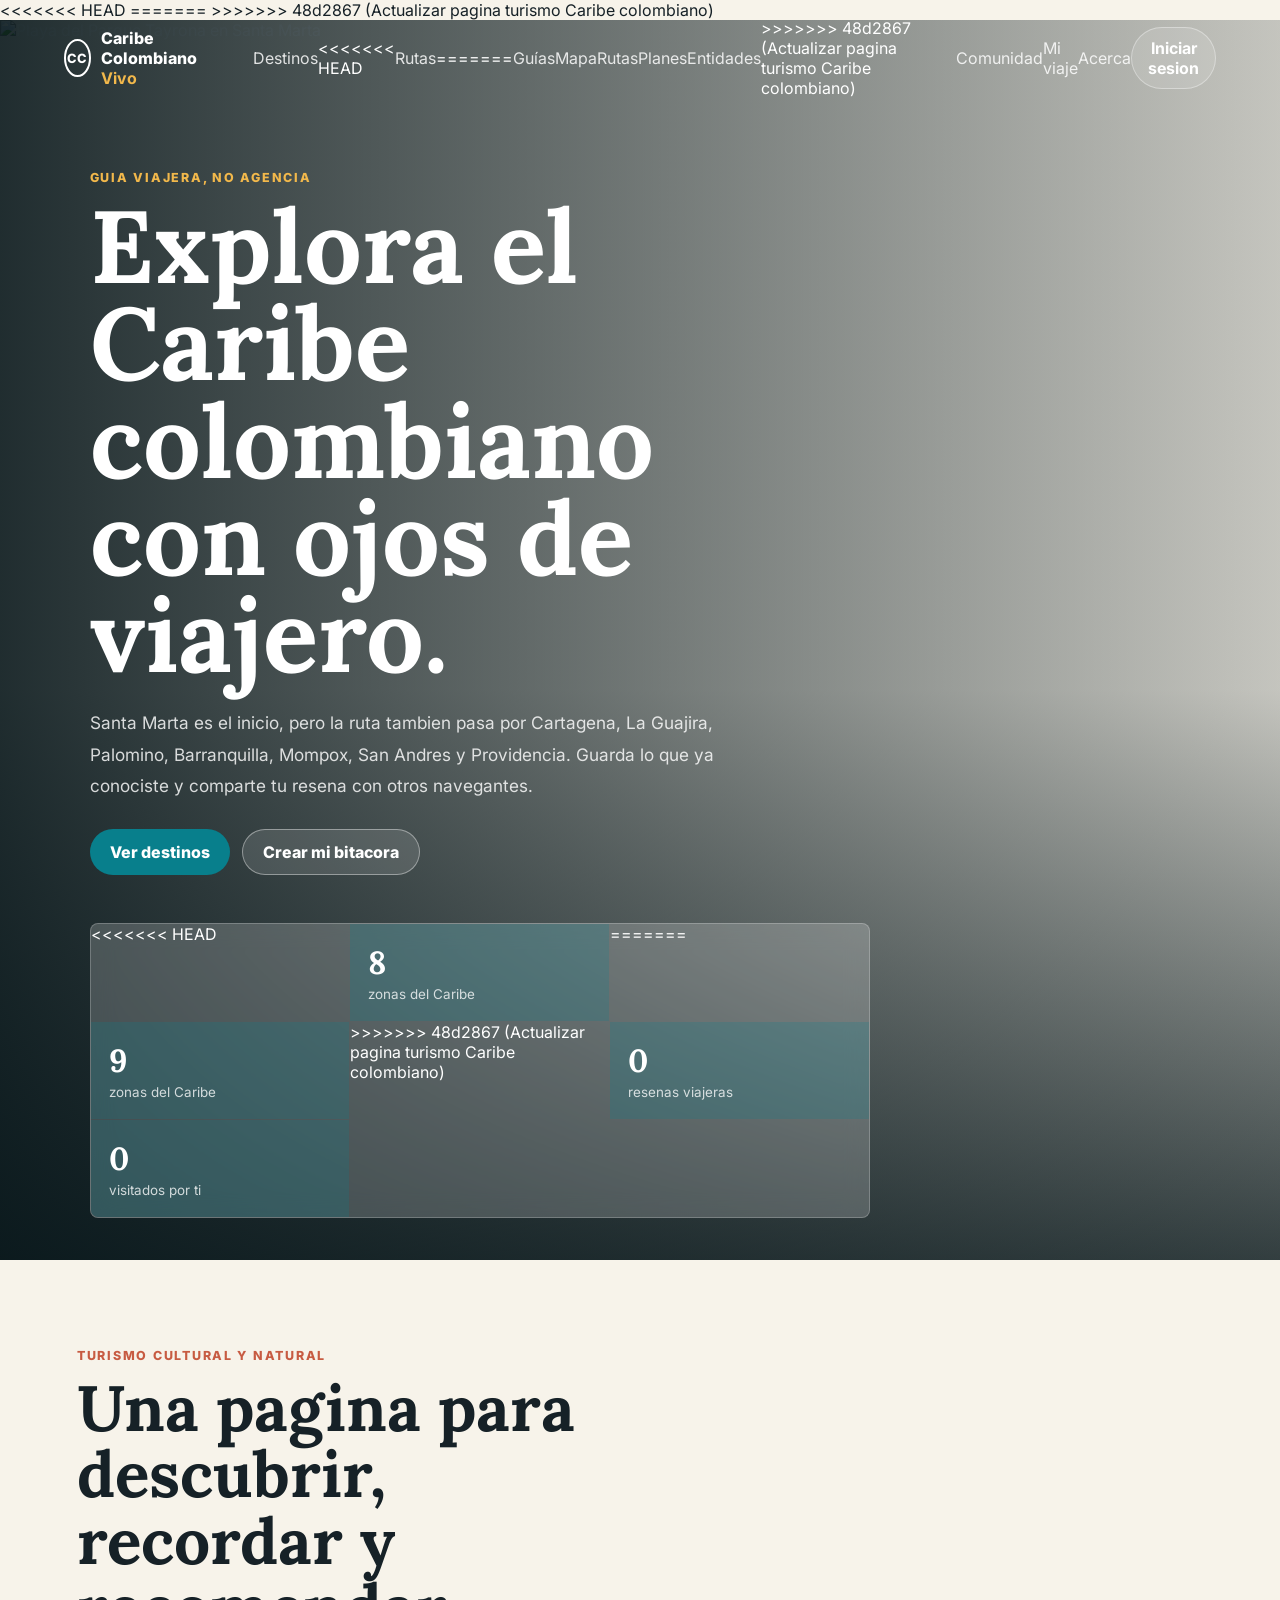
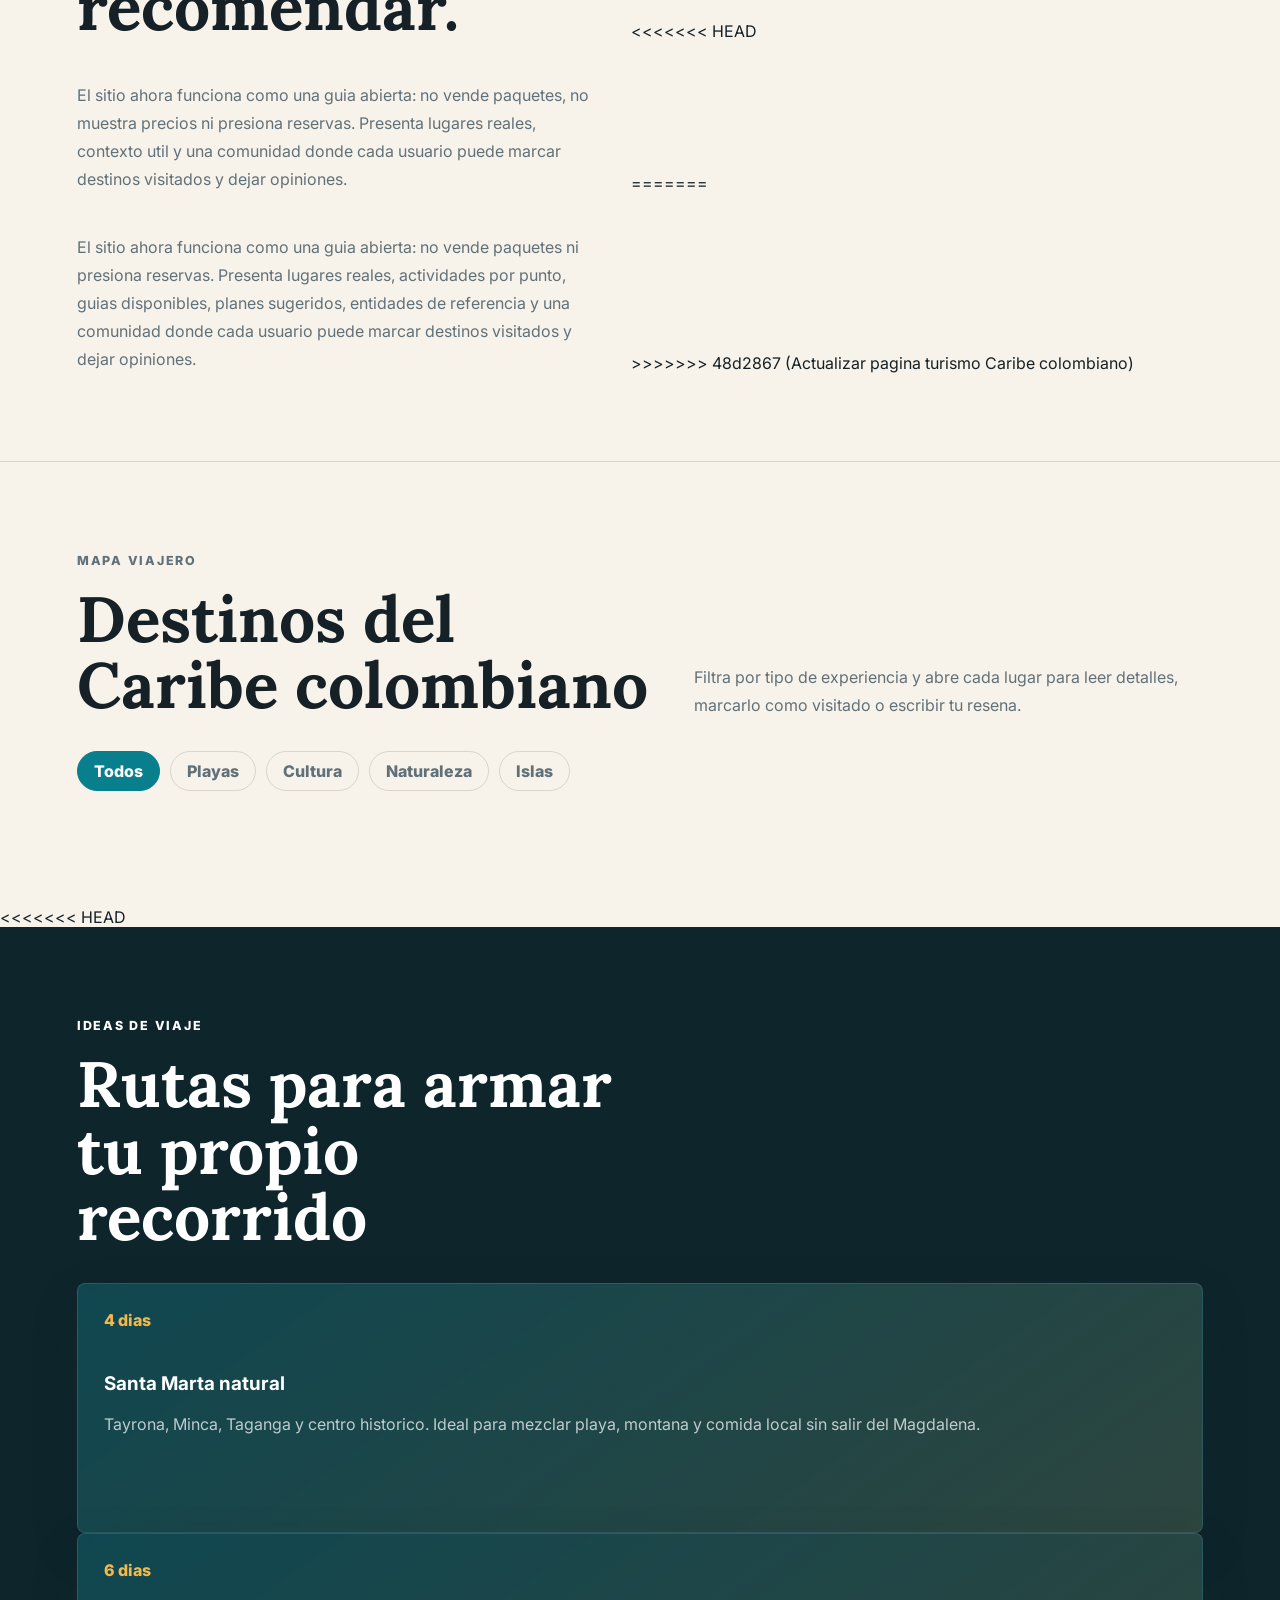
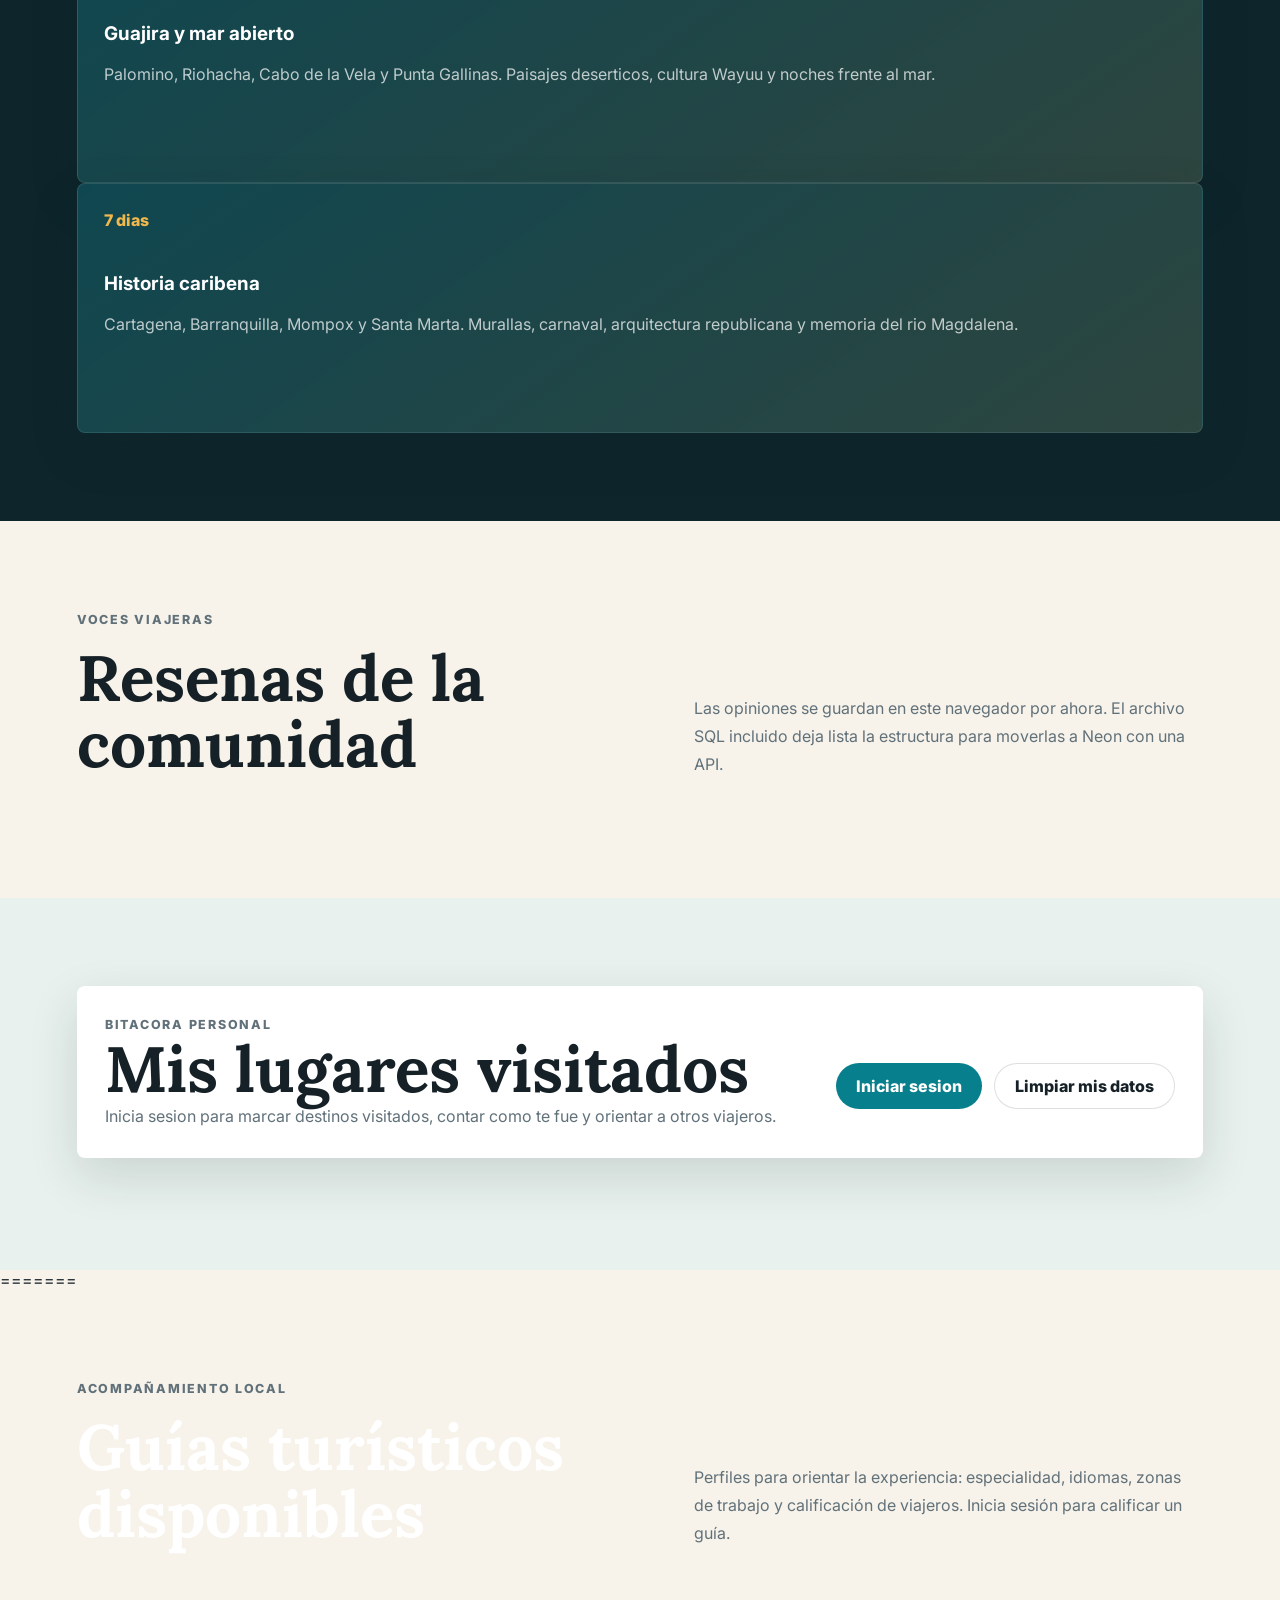
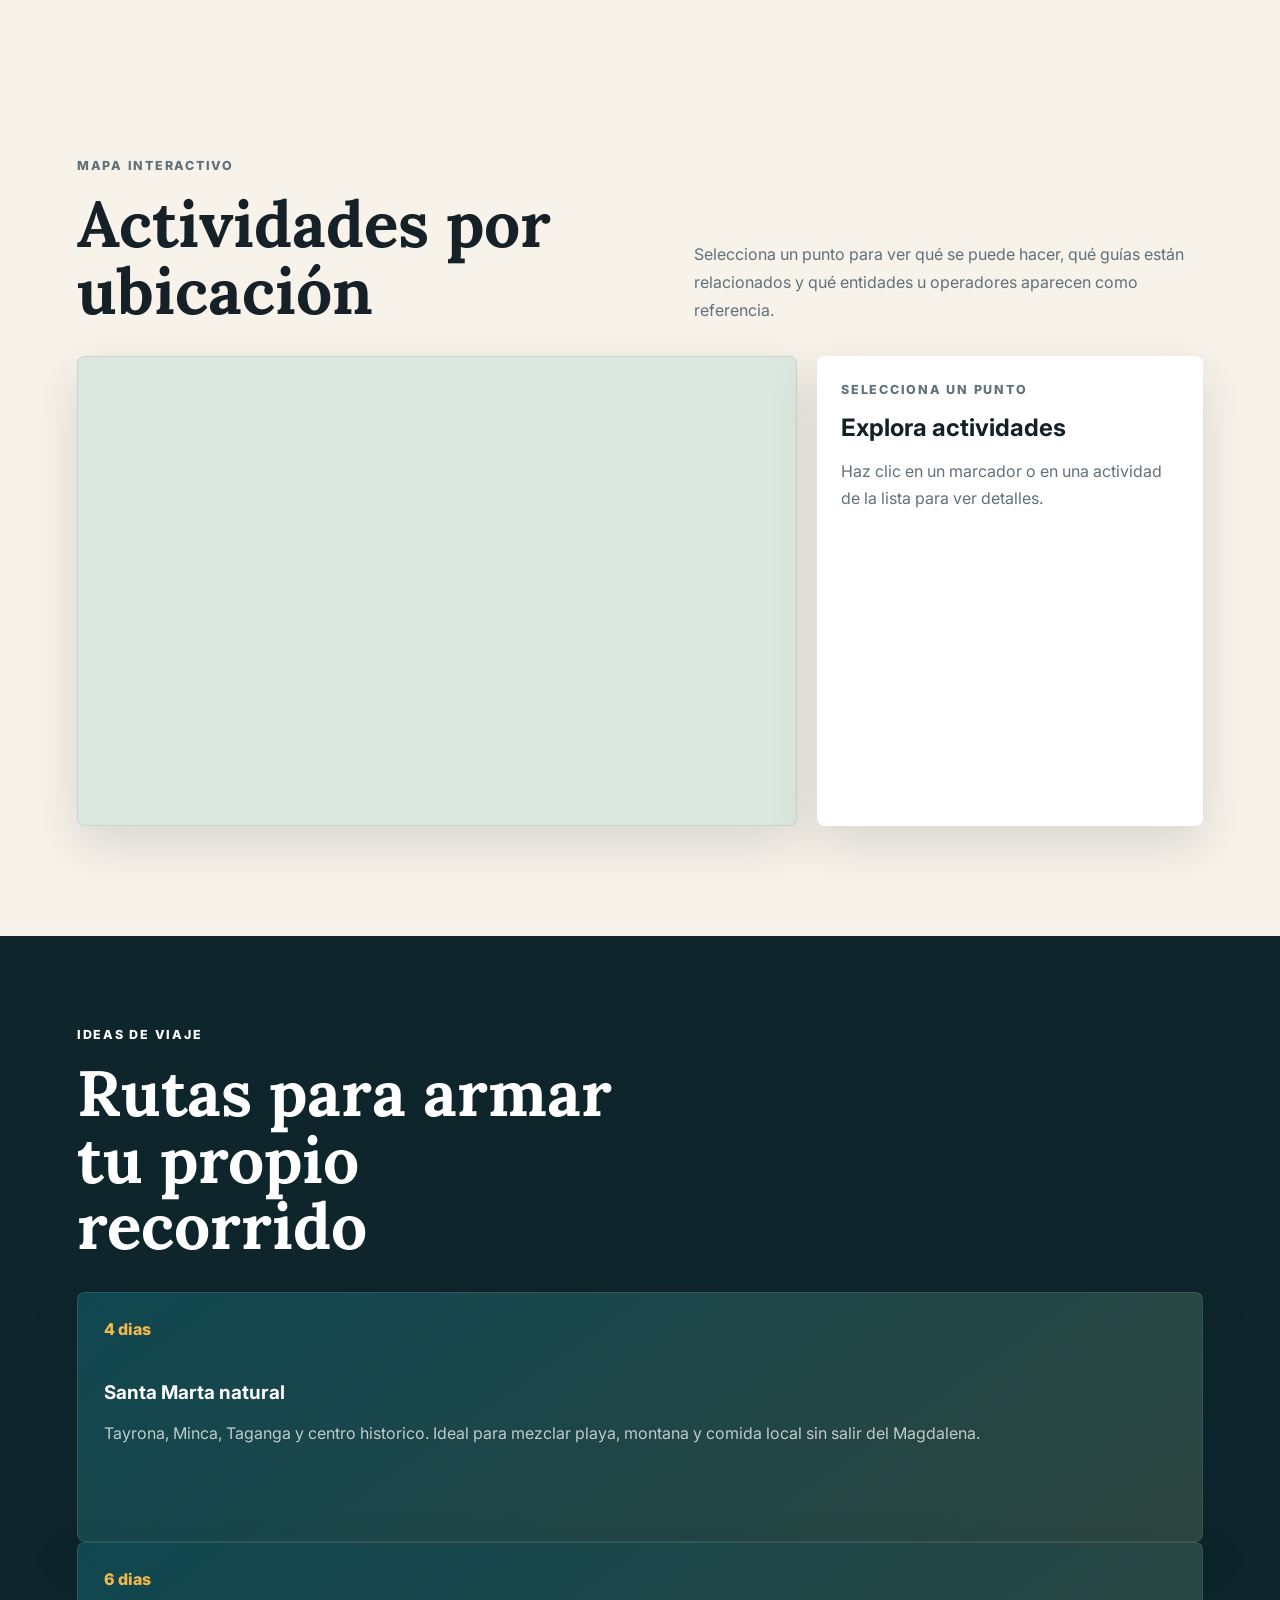
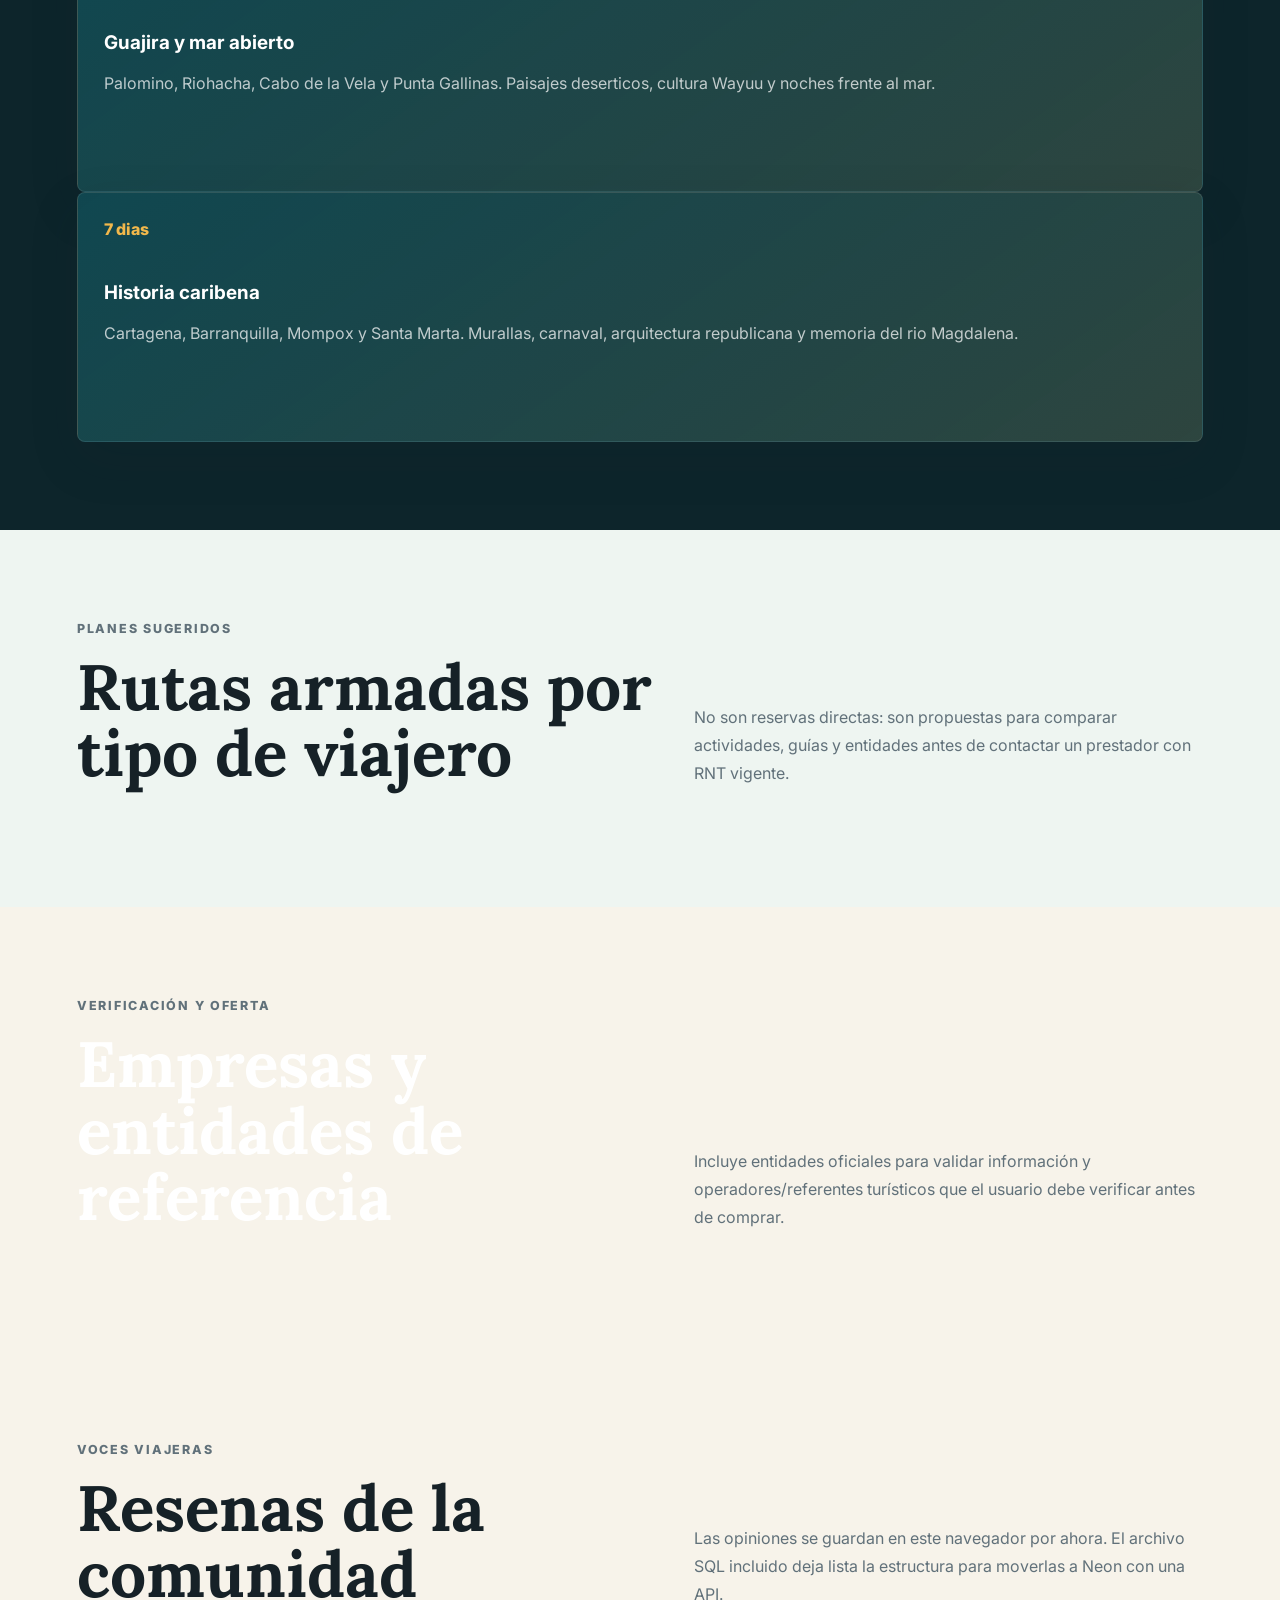
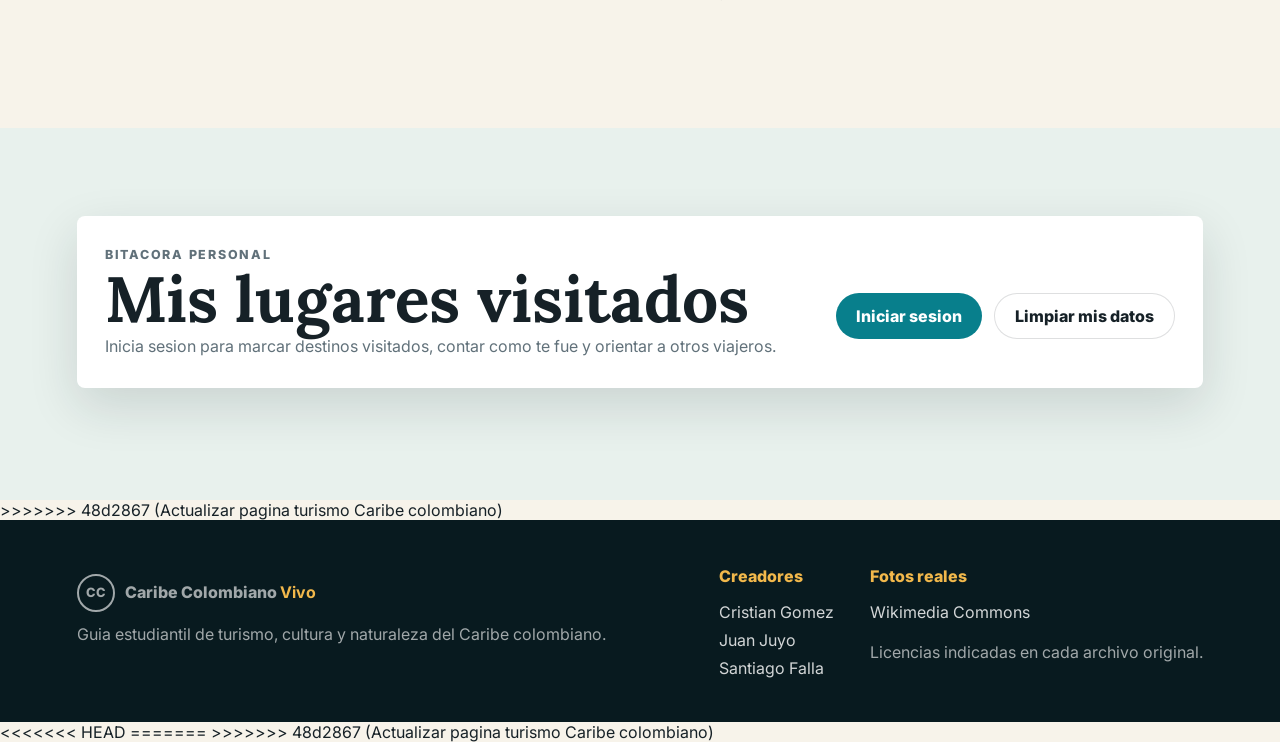
==== commit b6acb5db: "Nuevos cambios" ====
--- a/index.html
+++ b/index.html
@@ -8,6 +8,10 @@
   <link rel="preconnect" href="https://fonts.googleapis.com" />
   <link rel="preconnect" href="https://fonts.gstatic.com" crossorigin />
   <link href="https://fonts.googleapis.com/css2?family=Inter:wght@400;500;600;700;800&family=Lora:ital,wght@0,500;0,700;1,500&display=swap" rel="stylesheet" />
+<<<<<<< HEAD
+=======
+  <link rel="stylesheet" href="https://unpkg.com/leaflet@1.9.4/dist/leaflet.css" />
+>>>>>>> 48d2867 (Actualizar pagina turismo Caribe colombiano)
   <link rel="stylesheet" href="./css/styles.css" />
 </head>
 <body>
@@ -21,7 +25,15 @@
     </button>
     <div class="nav-links" id="navLinks">
       <a href="#destinos">Destinos</a>
+<<<<<<< HEAD
       <a href="#rutas">Rutas</a>
+=======
+      <a href="#guias">Guías</a>
+      <a href="#mapa">Mapa</a>
+      <a href="#rutas">Rutas</a>
+      <a href="#planes">Planes</a>
+      <a href="#entidades">Entidades</a>
+>>>>>>> 48d2867 (Actualizar pagina turismo Caribe colombiano)
       <a href="#comunidad">Comunidad</a>
       <a href="#mi-viaje">Mi viaje</a>
       <a href="./html/acerca.html">Acerca</a>
@@ -45,7 +57,11 @@
         </div>
       </div>
       <div class="hero-panel" aria-label="Resumen del sitio">
+<<<<<<< HEAD
         <div><strong>8</strong><span>zonas del Caribe</span></div>
+=======
+        <div><strong>9</strong><span>zonas del Caribe</span></div>
+>>>>>>> 48d2867 (Actualizar pagina turismo Caribe colombiano)
         <div><strong id="heroReviews">0</strong><span>resenas viajeras</span></div>
         <div><strong id="heroVisited">0</strong><span>visitados por ti</span></div>
       </div>
@@ -56,7 +72,11 @@
         <p class="eyebrow">Turismo cultural y natural</p>
         <h2>Una pagina para descubrir, recordar y recomendar.</h2>
       </div>
+<<<<<<< HEAD
       <p>El sitio ahora funciona como una guia abierta: no vende paquetes, no muestra precios ni presiona reservas. Presenta lugares reales, contexto util y una comunidad donde cada usuario puede marcar destinos visitados y dejar opiniones.</p>
+=======
+      <p>El sitio ahora funciona como una guia abierta: no vende paquetes ni presiona reservas. Presenta lugares reales, actividades por punto, guias disponibles, planes sugeridos, entidades de referencia y una comunidad donde cada usuario puede marcar destinos visitados y dejar opiniones.</p>
+>>>>>>> 48d2867 (Actualizar pagina turismo Caribe colombiano)
     </section>
 
     <section class="section destinations" id="destinos">
@@ -75,6 +95,7 @@
       <div class="destination-grid" id="destinationGrid"></div>
     </section>
 
+<<<<<<< HEAD
     <section class="section routes" id="rutas">
       <div class="section-head light">
         <p class="eyebrow">Ideas de viaje</p>
@@ -124,6 +145,101 @@
     </section>
   </main>
 
+=======
+    <section class="section guides" id="guias">
+      <div class="section-head light">
+        <p class="eyebrow">Acompañamiento local</p>
+        <h2>Guías turísticos disponibles</h2>
+        <p>Perfiles para orientar la experiencia: especialidad, idiomas, zonas de trabajo y calificación de viajeros. Inicia sesión para calificar un guía.</p>
+      </div>
+      <div class="guide-grid" id="guideGrid"></div>
+    </section>
+
+    <section class="section map-section" id="mapa">
+      <div class="section-head">
+        <p class="eyebrow">Mapa interactivo</p>
+        <h2>Actividades por ubicación</h2>
+        <p>Selecciona un punto para ver qué se puede hacer, qué guías están relacionados y qué entidades u operadores aparecen como referencia.</p>
+      </div>
+      <div class="map-layout">
+        <div id="activityMap" class="activity-map" aria-label="Mapa de actividades del Caribe colombiano"></div>
+        <aside class="map-panel" id="mapPanel">
+          <p class="eyebrow">Selecciona un punto</p>
+          <h3>Explora actividades</h3>
+          <p>Haz clic en un marcador o en una actividad de la lista para ver detalles.</p>
+        </aside>
+      </div>
+      <div class="activity-list" id="activityList"></div>
+    </section>
+
+    <section class="section routes" id="rutas">
+      <div class="section-head light">
+        <p class="eyebrow">Ideas de viaje</p>
+        <h2>Rutas para armar tu propio recorrido</h2>
+      </div>
+      <div class="route-grid">
+        <article class="route-card">
+          <span>4 dias</span>
+          <h3>Santa Marta natural</h3>
+          <p>Tayrona, Minca, Taganga y centro historico. Ideal para mezclar playa, montana y comida local sin salir del Magdalena.</p>
+        </article>
+        <article class="route-card">
+          <span>6 dias</span>
+          <h3>Guajira y mar abierto</h3>
+          <p>Palomino, Riohacha, Cabo de la Vela y Punta Gallinas. Paisajes deserticos, cultura Wayuu y noches frente al mar.</p>
+        </article>
+        <article class="route-card">
+          <span>7 dias</span>
+          <h3>Historia caribena</h3>
+          <p>Cartagena, Barranquilla, Mompox y Santa Marta. Murallas, carnaval, arquitectura republicana y memoria del rio Magdalena.</p>
+        </article>
+      </div>
+    </section>
+
+    <section class="section plans" id="planes">
+      <div class="section-head">
+        <p class="eyebrow">Planes sugeridos</p>
+        <h2>Rutas armadas por tipo de viajero</h2>
+        <p>No son reservas directas: son propuestas para comparar actividades, guías y entidades antes de contactar un prestador con RNT vigente.</p>
+      </div>
+      <div class="plan-grid" id="planGrid"></div>
+    </section>
+
+    <section class="section providers" id="entidades">
+      <div class="section-head light">
+        <p class="eyebrow">Verificación y oferta</p>
+        <h2>Empresas y entidades de referencia</h2>
+        <p>Incluye entidades oficiales para validar información y operadores/referentes turísticos que el usuario debe verificar antes de comprar.</p>
+      </div>
+      <div class="provider-grid" id="providerGrid"></div>
+    </section>
+
+    <section class="section community" id="comunidad">
+      <div class="section-head">
+        <p class="eyebrow">Voces viajeras</p>
+        <h2>Resenas de la comunidad</h2>
+        <p>Las opiniones se guardan en este navegador por ahora. El archivo SQL incluido deja lista la estructura para moverlas a Neon con una API.</p>
+      </div>
+      <div class="review-list" id="reviewList"></div>
+    </section>
+
+    <section class="section trip" id="mi-viaje">
+      <div class="trip-card">
+        <div>
+          <p class="eyebrow">Bitacora personal</p>
+          <h2>Mis lugares visitados</h2>
+          <p id="tripText">Inicia sesion para marcar destinos visitados, contar como te fue y orientar a otros viajeros.</p>
+        </div>
+        <div class="trip-actions">
+          <button class="btn primary" id="tripLogin">Iniciar sesion</button>
+          <button class="btn light" id="clearTrip">Limpiar mis datos</button>
+        </div>
+      </div>
+      <div class="visited-grid" id="visitedGrid"></div>
+    </section>
+  </main>
+
+>>>>>>> 48d2867 (Actualizar pagina turismo Caribe colombiano)
   <footer class="footer">
     <div>
       <a class="brand footer-brand" href="#inicio">
@@ -196,6 +312,10 @@
     </form>
   </template>
 
+<<<<<<< HEAD
+=======
+  <script src="https://unpkg.com/leaflet@1.9.4/dist/leaflet.js"></script>
+>>>>>>> 48d2867 (Actualizar pagina turismo Caribe colombiano)
   <script src="./js/script.js"></script>
 </body>
 </html>
--- a/css/styles.css
+++ b/css/styles.css
@@ -108,12 +108,20 @@
 .nav-links {
   display: flex;
   align-items: center;
+<<<<<<< HEAD
   gap: 24px;
+=======
+  gap: 12px;
+>>>>>>> 48d2867 (Actualizar pagina turismo Caribe colombiano)
 }
 
 .nav-links a {
   color: rgba(255, 255, 255, 0.84);
+<<<<<<< HEAD
   font-size: 0.92rem;
+=======
+  font-size: 0.8rem;
+>>>>>>> 48d2867 (Actualizar pagina turismo Caribe colombiano)
   font-weight: 600;
   text-decoration: none;
 }
@@ -462,6 +470,234 @@
   background: var(--night);
 }
 
+<<<<<<< HEAD
+=======
+.guides,
+.providers {
+  background: var(--night);
+}
+
+.guide-grid,
+.plan-grid,
+.provider-grid,
+.activity-list {
+  display: grid;
+  grid-template-columns: repeat(auto-fit, minmax(260px, 1fr));
+  gap: 20px;
+}
+
+.guide-card,
+.plan-item,
+.provider-card,
+.activity-card {
+  border-radius: var(--radius);
+  box-shadow: var(--shadow);
+}
+
+.guide-card {
+  overflow: hidden;
+  background: rgba(255, 255, 255, 0.07);
+  border: 1px solid rgba(255, 255, 255, 0.12);
+  color: var(--white);
+}
+
+.guide-photo {
+  display: grid;
+  place-items: end start;
+  min-height: 190px;
+  padding: 18px;
+  background-size: cover;
+  background-position: center;
+}
+
+.guide-photo span {
+  border-radius: 999px;
+  background: rgba(13, 37, 43, 0.78);
+  color: var(--sun);
+  padding: 7px 11px;
+  font-size: 0.76rem;
+  font-weight: 800;
+}
+
+.guide-body {
+  padding: 20px;
+}
+
+.guide-body p,
+.provider-card p,
+.plan-item p,
+.activity-card p,
+.map-panel p {
+  color: var(--muted);
+  line-height: 1.66;
+}
+
+.guide-card .guide-body p {
+  color: rgba(255, 255, 255, 0.72);
+}
+
+.guide-meta,
+.plan-meta,
+.provider-meta {
+  display: flex;
+  flex-wrap: wrap;
+  gap: 8px;
+  margin: 14px 0;
+}
+
+.guide-meta span,
+.plan-meta span,
+.provider-meta span,
+.activity-card span {
+  border-radius: 999px;
+  background: rgba(8, 127, 140, 0.16);
+  color: var(--reef-dark);
+  padding: 6px 10px;
+  font-size: 0.76rem;
+  font-weight: 800;
+}
+
+.guide-card .guide-meta span {
+  background: rgba(242, 184, 75, 0.14);
+  color: var(--sun);
+}
+
+.rating-box {
+  display: grid;
+  gap: 10px;
+  margin-top: 16px;
+  padding-top: 16px;
+  border-top: 1px solid rgba(255, 255, 255, 0.12);
+}
+
+.rating-actions {
+  display: grid;
+  grid-template-columns: 1fr auto;
+  gap: 8px;
+}
+
+.rating-actions select {
+  min-width: 0;
+  border: 1px solid rgba(255, 255, 255, 0.16);
+  border-radius: var(--radius);
+  background: rgba(255, 255, 255, 0.08);
+  color: var(--white);
+  padding: 10px;
+}
+
+.rating-actions option {
+  color: var(--ink);
+}
+
+.rating-actions button {
+  border: 0;
+  border-radius: var(--radius);
+  background: var(--sun);
+  color: var(--ink);
+  padding: 10px 12px;
+  font-weight: 900;
+}
+
+.map-layout {
+  display: grid;
+  grid-template-columns: minmax(320px, 1.4fr) minmax(260px, 0.75fr);
+  gap: 20px;
+  align-items: stretch;
+  margin-bottom: 22px;
+}
+
+.activity-map {
+  min-height: 470px;
+  border-radius: var(--radius);
+  overflow: hidden;
+  background: #dce7e0;
+  box-shadow: var(--shadow);
+  border: 1px solid rgba(22, 33, 39, 0.1);
+}
+
+.map-panel {
+  border-radius: var(--radius);
+  background: var(--white);
+  box-shadow: var(--shadow);
+  padding: 24px;
+}
+
+.map-panel h3 {
+  margin-bottom: 10px;
+  font-size: 1.5rem;
+}
+
+.map-panel ul,
+.plan-item ul {
+  margin: 14px 0 0;
+  padding-left: 18px;
+  color: var(--muted);
+  line-height: 1.75;
+}
+
+.activity-card,
+.plan-item {
+  background: var(--white);
+  border: 1px solid rgba(22, 33, 39, 0.08);
+  padding: 20px;
+}
+
+.activity-card {
+  cursor: pointer;
+  transition: transform 0.2s ease, border-color 0.2s ease;
+}
+
+.activity-card:hover,
+.activity-card.active {
+  transform: translateY(-3px);
+  border-color: var(--reef);
+}
+
+.plans {
+  background: #eef5f1;
+}
+
+.plan-item {
+  display: grid;
+  gap: 14px;
+}
+
+.plan-title-row {
+  display: flex;
+  justify-content: space-between;
+  gap: 12px;
+}
+
+.plan-title-row strong {
+  color: var(--clay);
+  white-space: nowrap;
+}
+
+.provider-card {
+  background: rgba(255, 255, 255, 0.07);
+  border: 1px solid rgba(255, 255, 255, 0.12);
+  color: var(--white);
+  padding: 22px;
+}
+
+.provider-card p {
+  color: rgba(255, 255, 255, 0.72);
+}
+
+.provider-card .provider-meta span {
+  background: rgba(242, 184, 75, 0.14);
+  color: var(--sun);
+}
+
+.provider-card a {
+  display: inline-flex;
+  margin-top: 12px;
+  color: var(--sun);
+  font-weight: 800;
+  text-decoration: none;
+}
+
+>>>>>>> 48d2867 (Actualizar pagina turismo Caribe colombiano)
 .route-grid {
   display: grid;
   grid-template-columns: repeat(auto-fit, minmax(240px, 1fr));
@@ -759,6 +995,10 @@
   .intro,
   .section-head,
   .trip-card,
+<<<<<<< HEAD
+=======
+  .map-layout,
+>>>>>>> 48d2867 (Actualizar pagina turismo Caribe colombiano)
   .footer {
     grid-template-columns: 1fr;
   }
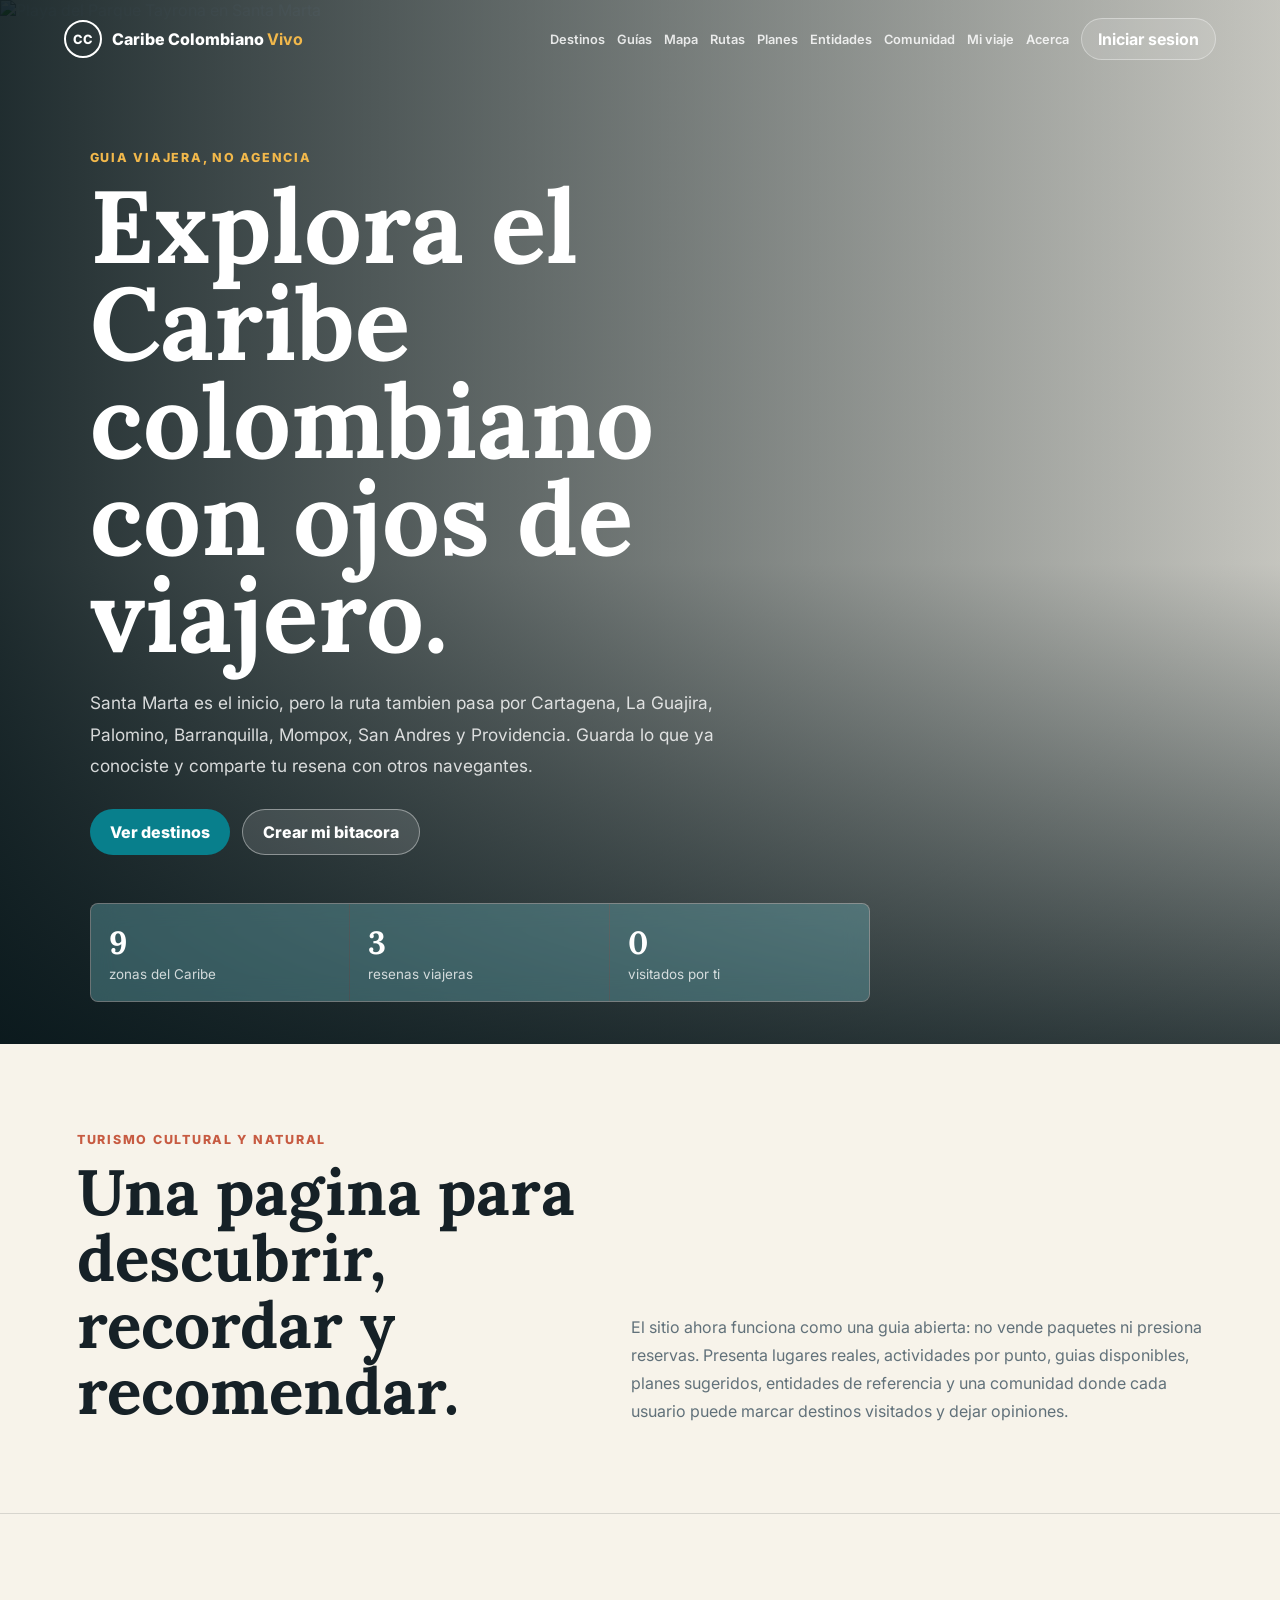
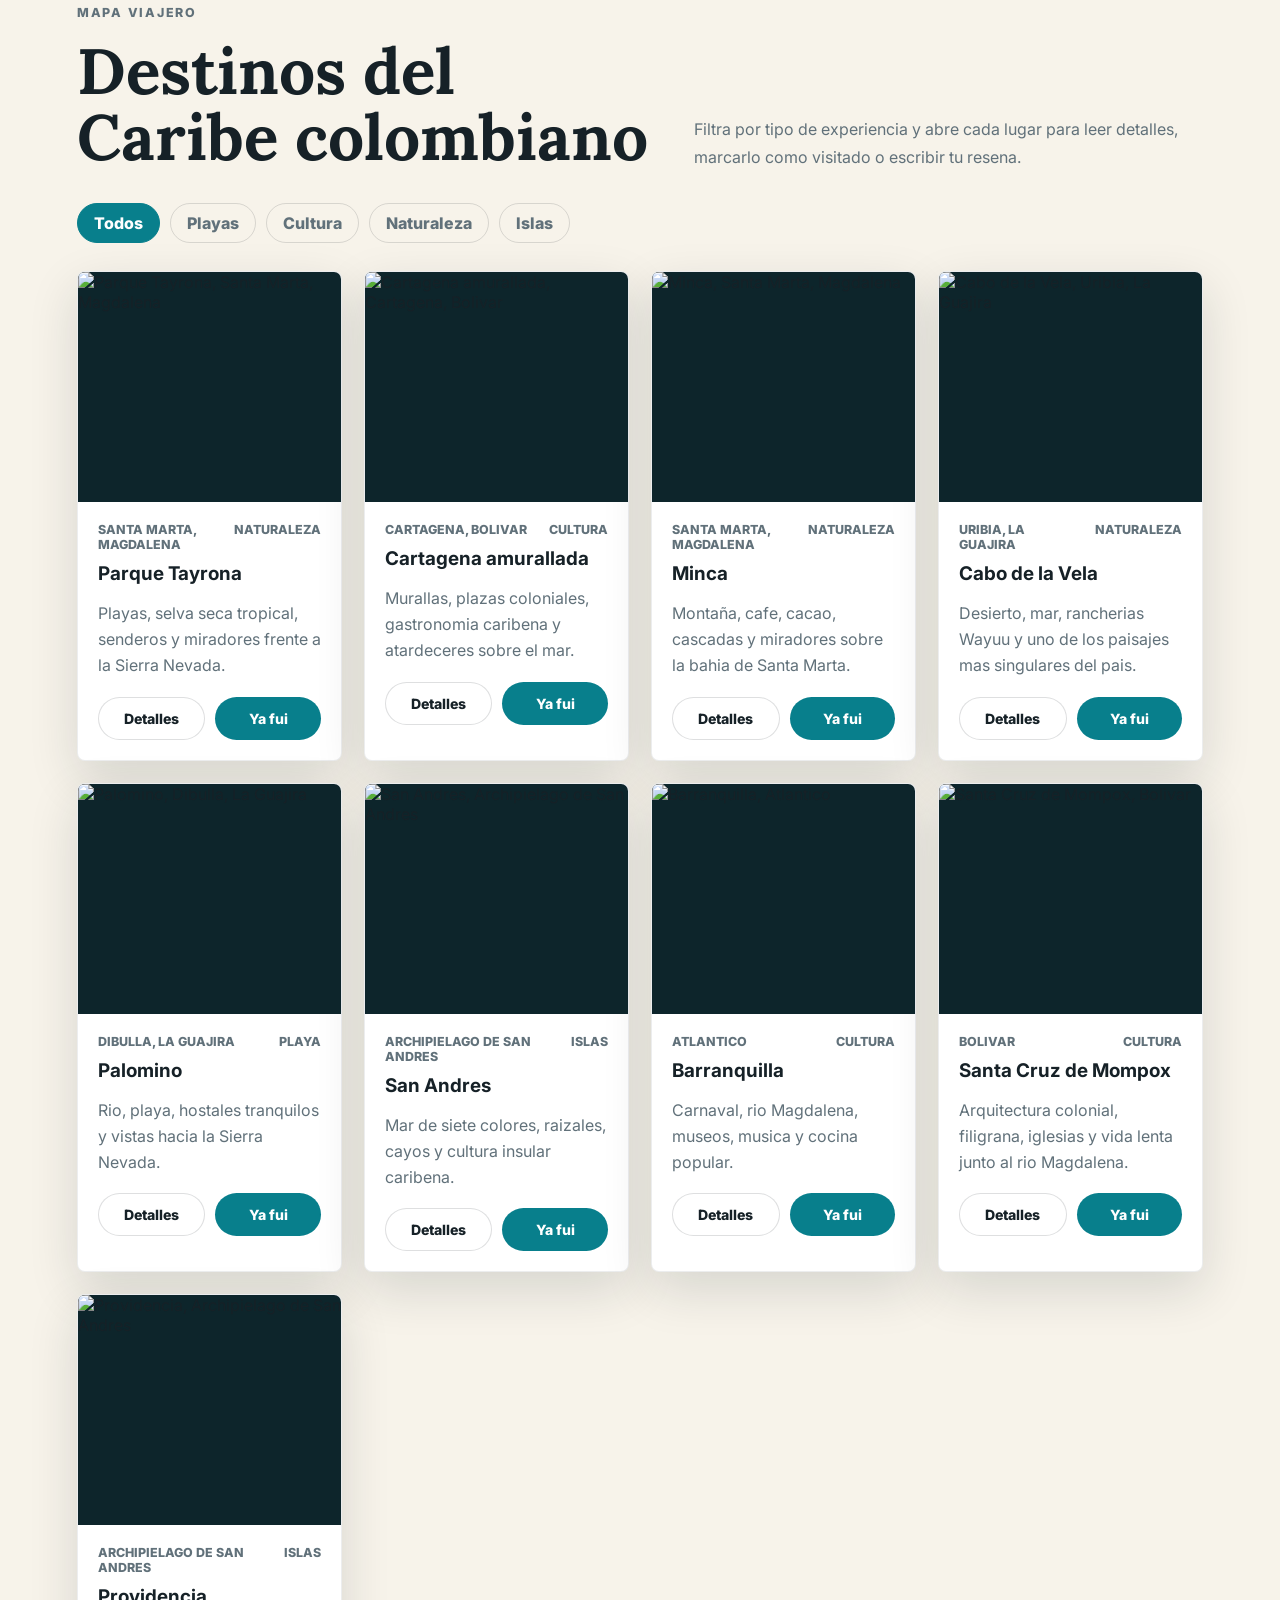
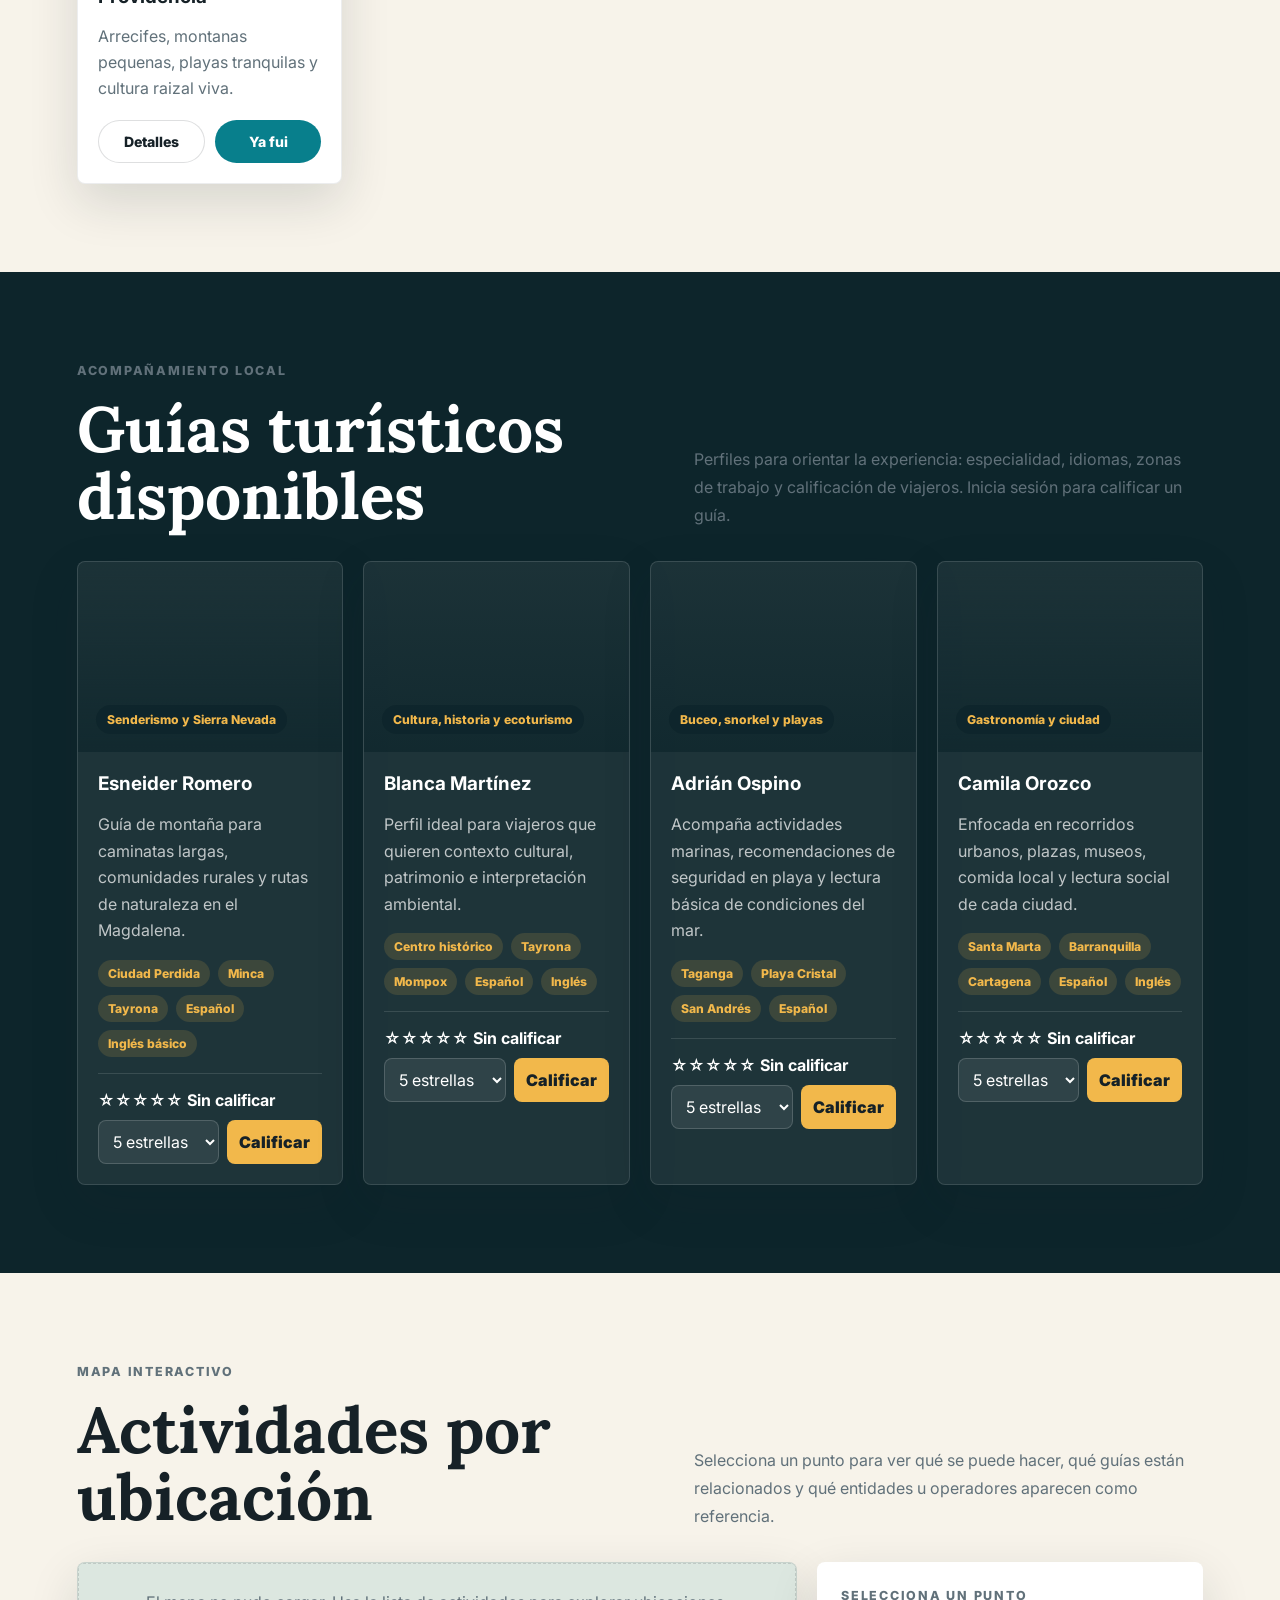
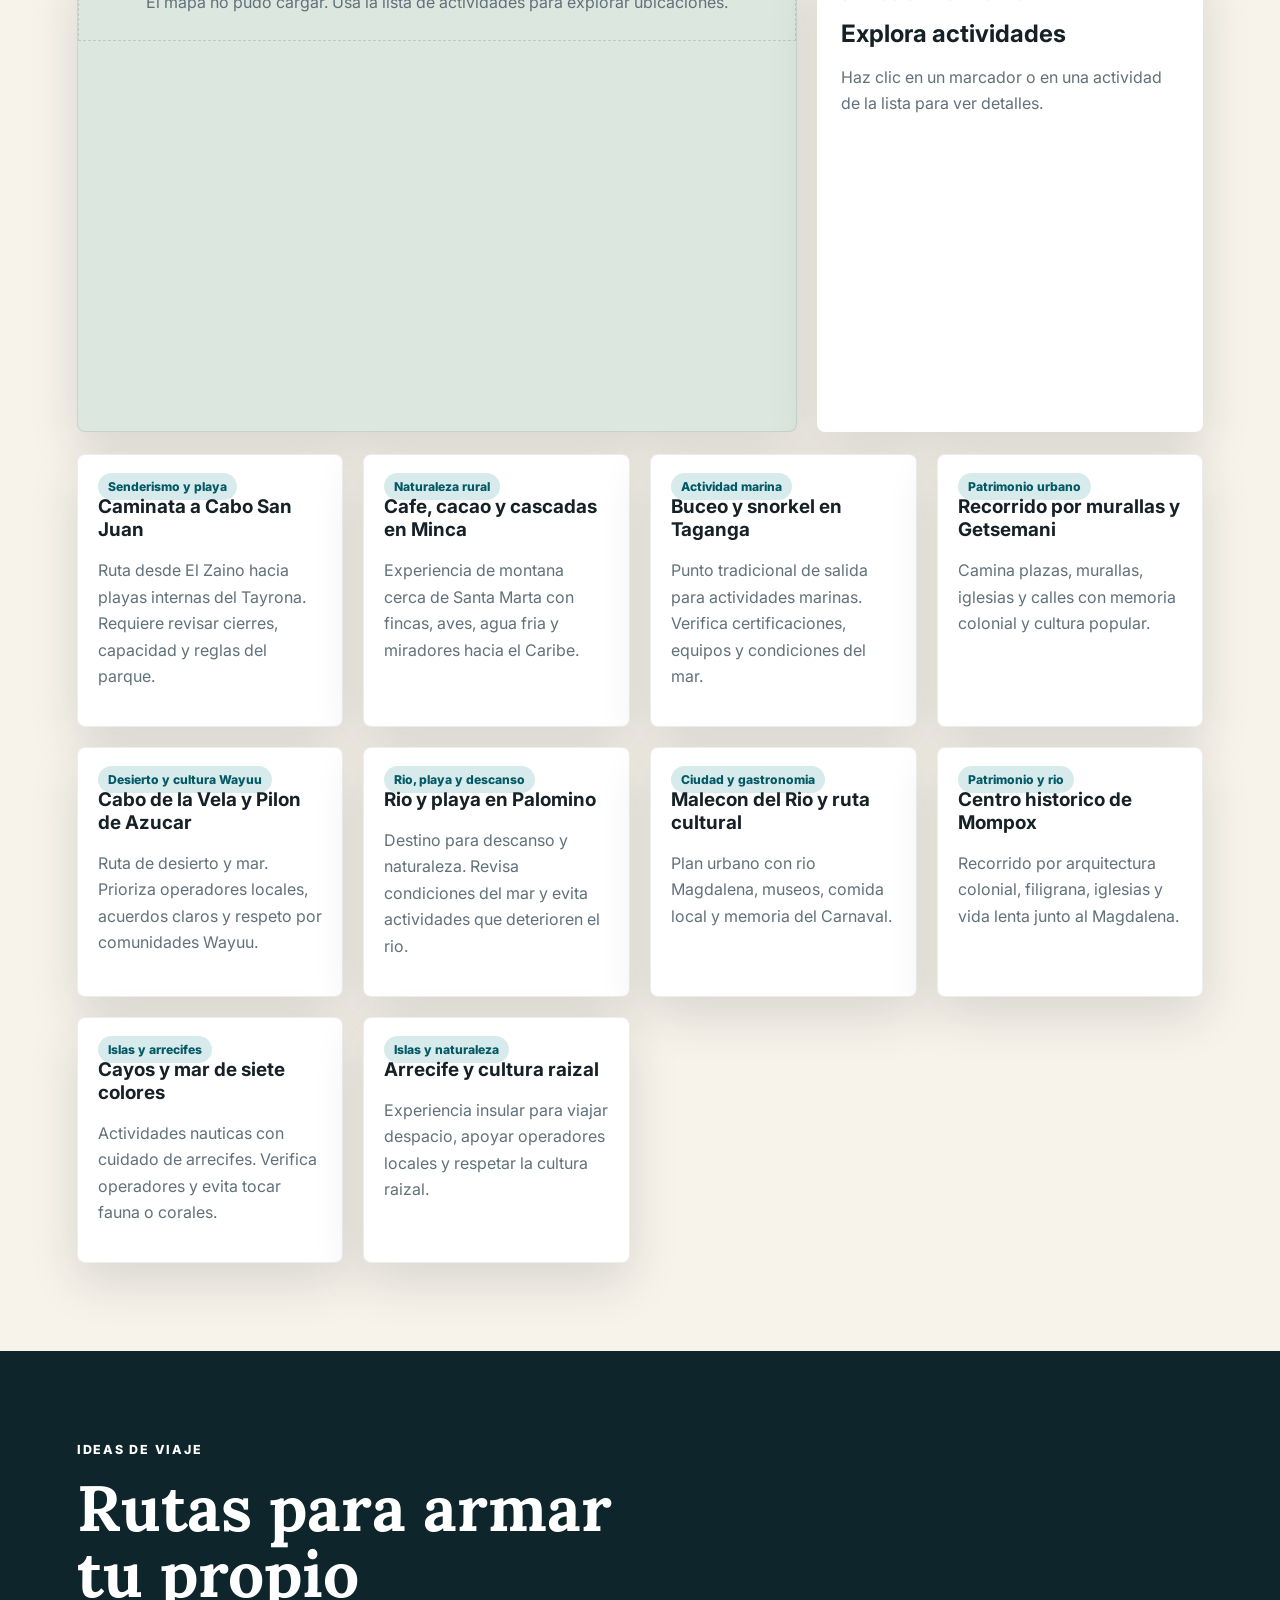
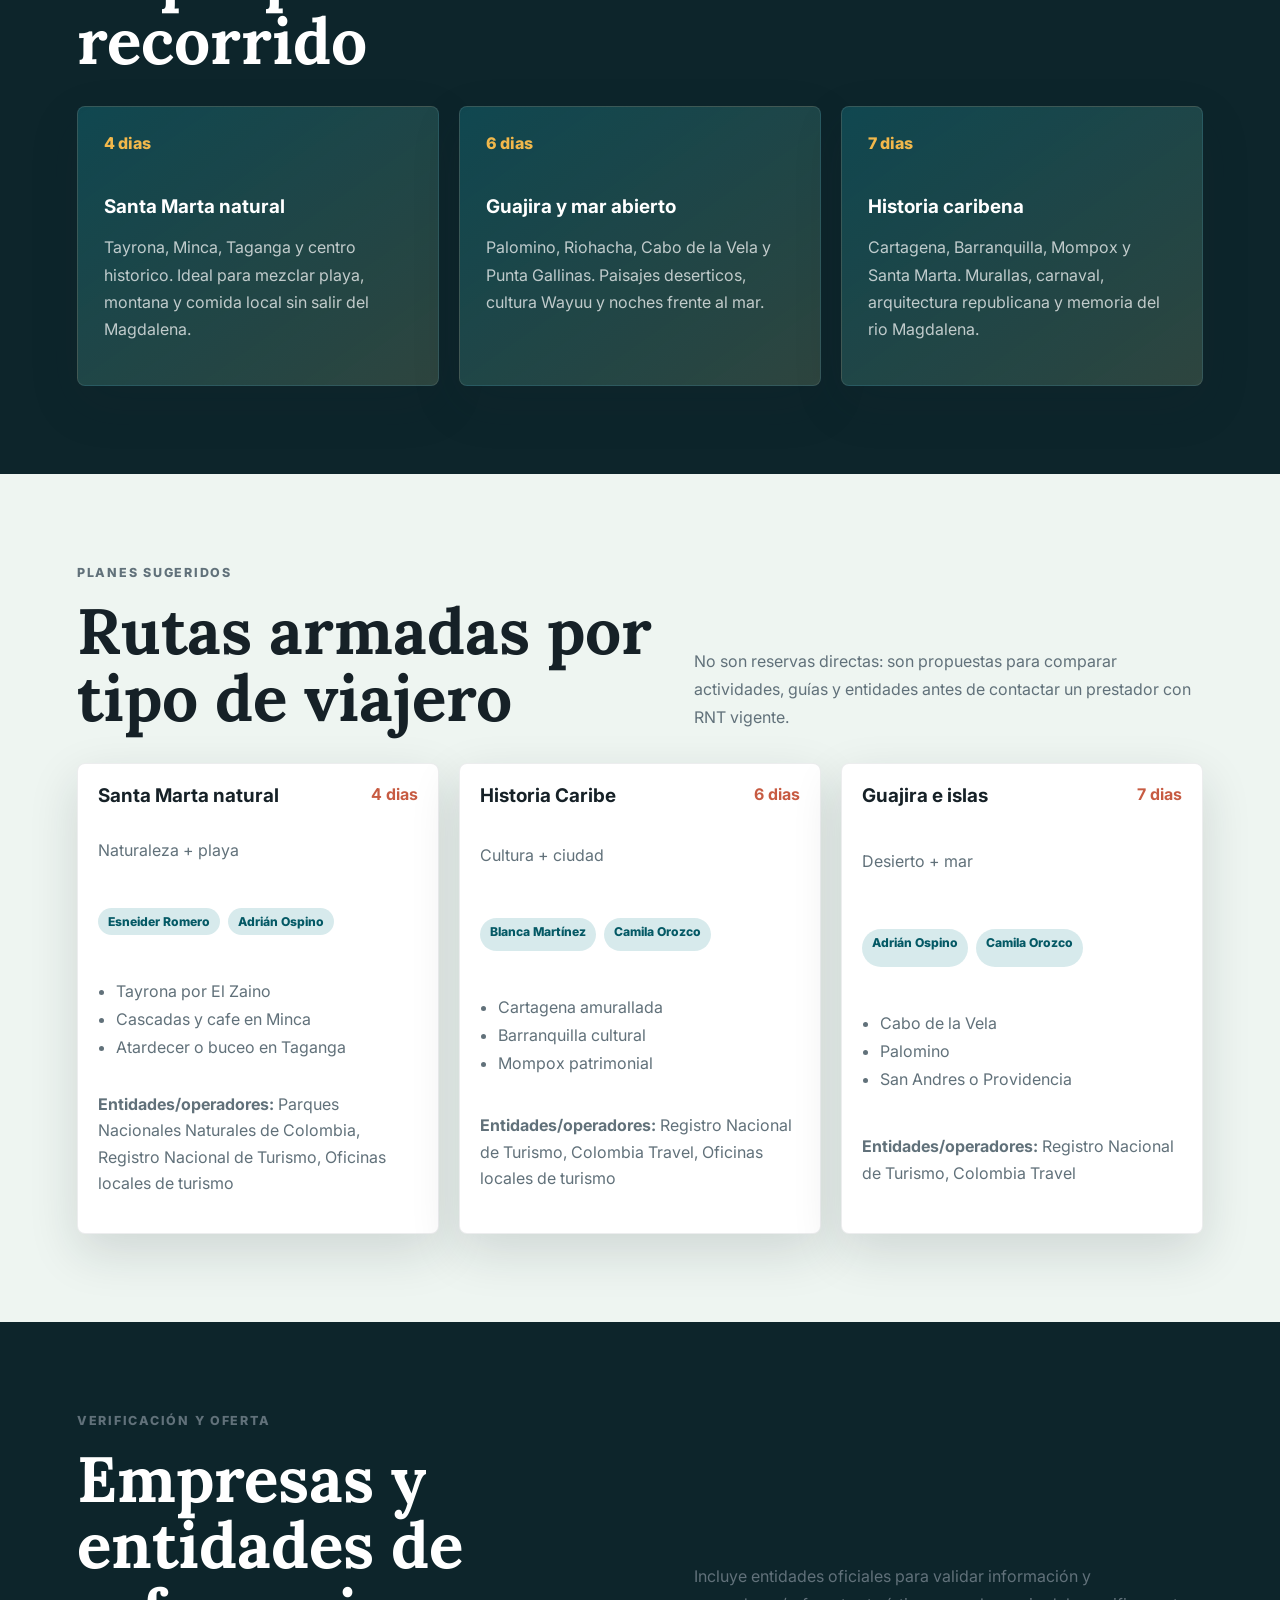
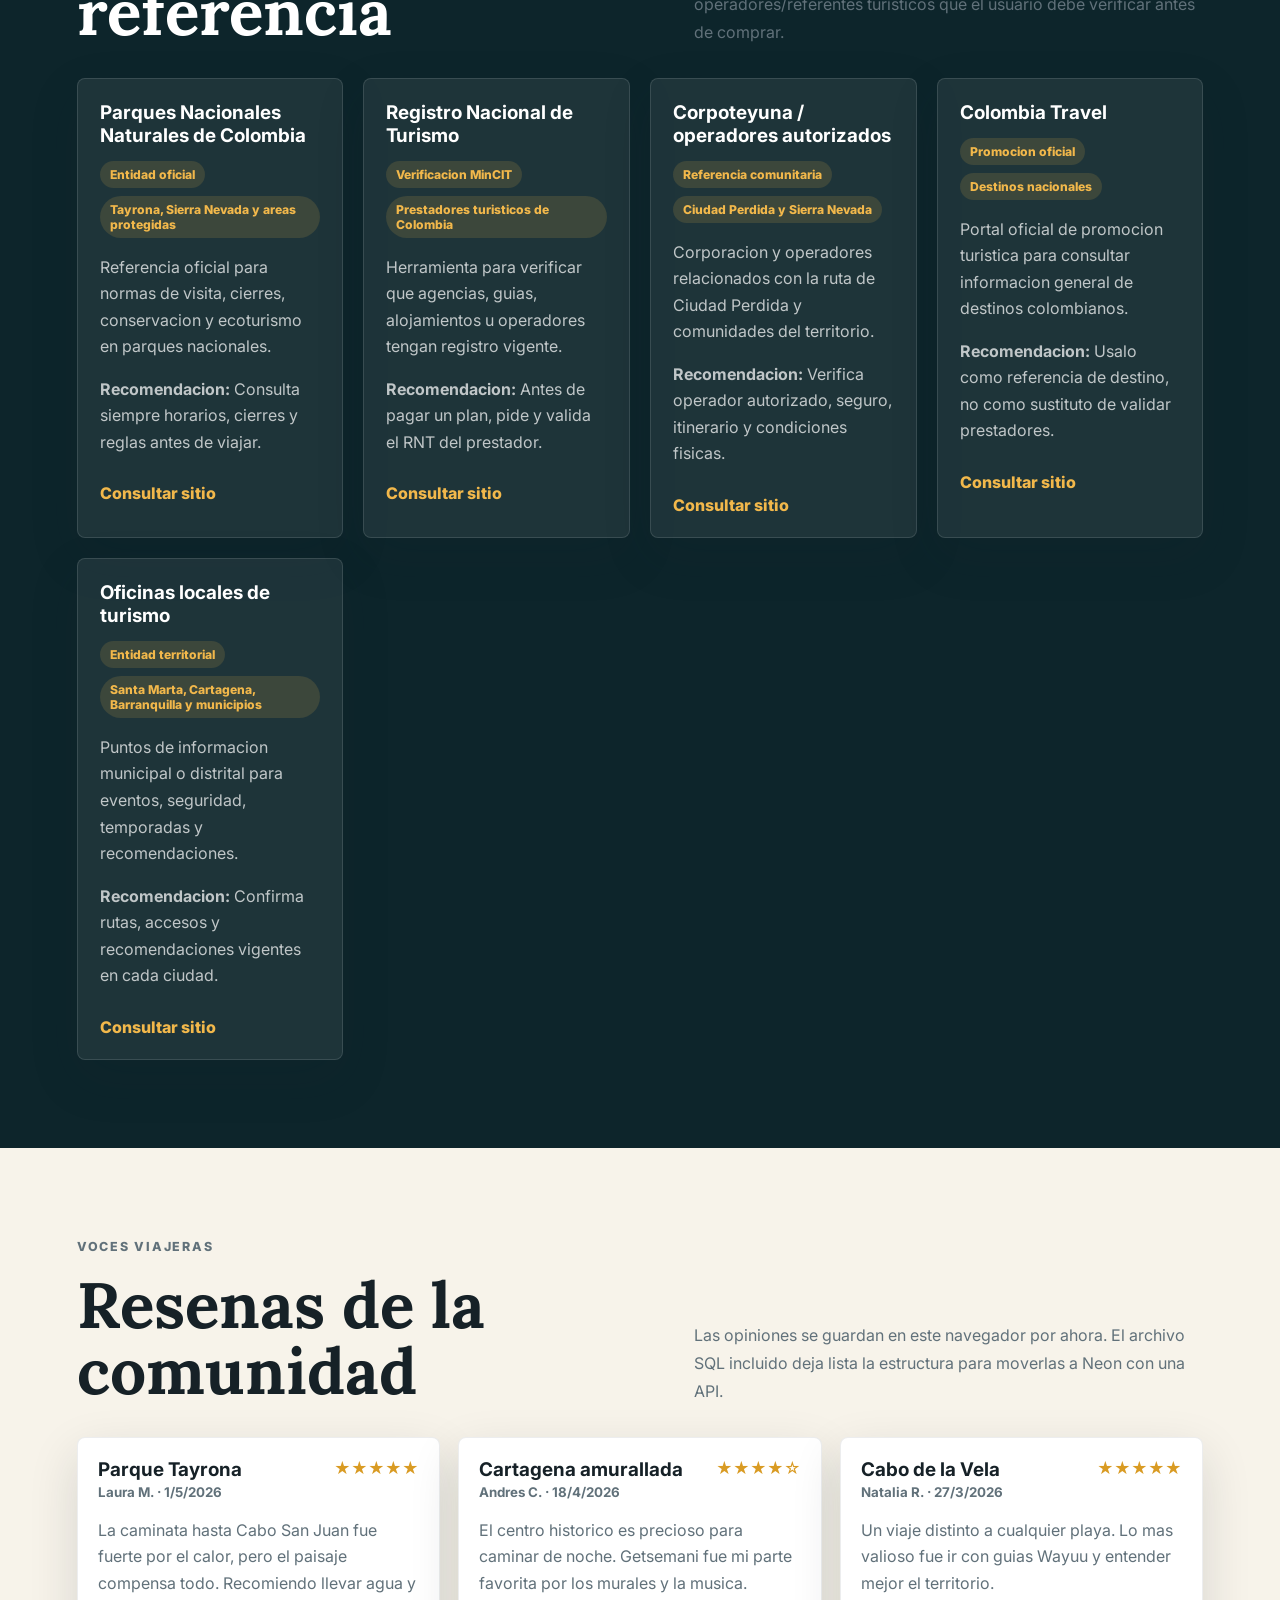
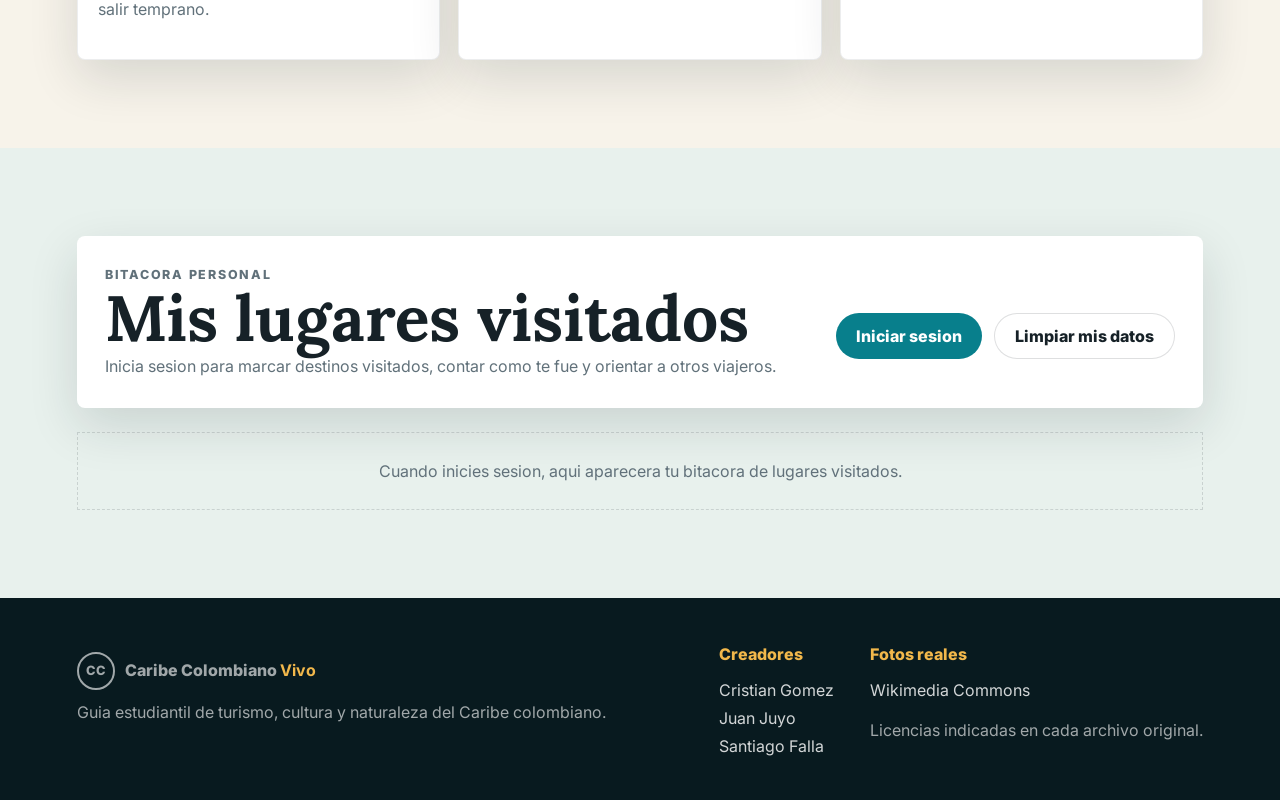
==== commit e0493160: "Nuevos cambios 2" ====
--- a/index.html
+++ b/index.html
@@ -8,10 +8,7 @@
   <link rel="preconnect" href="https://fonts.googleapis.com" />
   <link rel="preconnect" href="https://fonts.gstatic.com" crossorigin />
   <link href="https://fonts.googleapis.com/css2?family=Inter:wght@400;500;600;700;800&family=Lora:ital,wght@0,500;0,700;1,500&display=swap" rel="stylesheet" />
-<<<<<<< HEAD
-=======
   <link rel="stylesheet" href="https://unpkg.com/leaflet@1.9.4/dist/leaflet.css" />
->>>>>>> 48d2867 (Actualizar pagina turismo Caribe colombiano)
   <link rel="stylesheet" href="./css/styles.css" />
 </head>
 <body>
@@ -25,15 +22,11 @@
     </button>
     <div class="nav-links" id="navLinks">
       <a href="#destinos">Destinos</a>
-<<<<<<< HEAD
-      <a href="#rutas">Rutas</a>
-=======
       <a href="#guias">Guías</a>
       <a href="#mapa">Mapa</a>
       <a href="#rutas">Rutas</a>
       <a href="#planes">Planes</a>
       <a href="#entidades">Entidades</a>
->>>>>>> 48d2867 (Actualizar pagina turismo Caribe colombiano)
       <a href="#comunidad">Comunidad</a>
       <a href="#mi-viaje">Mi viaje</a>
       <a href="./html/acerca.html">Acerca</a>
@@ -57,11 +50,7 @@
         </div>
       </div>
       <div class="hero-panel" aria-label="Resumen del sitio">
-<<<<<<< HEAD
-        <div><strong>8</strong><span>zonas del Caribe</span></div>
-=======
         <div><strong>9</strong><span>zonas del Caribe</span></div>
->>>>>>> 48d2867 (Actualizar pagina turismo Caribe colombiano)
         <div><strong id="heroReviews">0</strong><span>resenas viajeras</span></div>
         <div><strong id="heroVisited">0</strong><span>visitados por ti</span></div>
       </div>
@@ -72,11 +61,7 @@
         <p class="eyebrow">Turismo cultural y natural</p>
         <h2>Una pagina para descubrir, recordar y recomendar.</h2>
       </div>
-<<<<<<< HEAD
-      <p>El sitio ahora funciona como una guia abierta: no vende paquetes, no muestra precios ni presiona reservas. Presenta lugares reales, contexto util y una comunidad donde cada usuario puede marcar destinos visitados y dejar opiniones.</p>
-=======
       <p>El sitio ahora funciona como una guia abierta: no vende paquetes ni presiona reservas. Presenta lugares reales, actividades por punto, guias disponibles, planes sugeridos, entidades de referencia y una comunidad donde cada usuario puede marcar destinos visitados y dejar opiniones.</p>
->>>>>>> 48d2867 (Actualizar pagina turismo Caribe colombiano)
     </section>
 
     <section class="section destinations" id="destinos">
@@ -95,7 +80,32 @@
       <div class="destination-grid" id="destinationGrid"></div>
     </section>
 
-<<<<<<< HEAD
+    <section class="section guides" id="guias">
+      <div class="section-head light">
+        <p class="eyebrow">Acompañamiento local</p>
+        <h2>Guías turísticos disponibles</h2>
+        <p>Perfiles para orientar la experiencia: especialidad, idiomas, zonas de trabajo y calificación de viajeros. Inicia sesión para calificar un guía.</p>
+      </div>
+      <div class="guide-grid" id="guideGrid"></div>
+    </section>
+
+    <section class="section map-section" id="mapa">
+      <div class="section-head">
+        <p class="eyebrow">Mapa interactivo</p>
+        <h2>Actividades por ubicación</h2>
+        <p>Selecciona un punto para ver qué se puede hacer, qué guías están relacionados y qué entidades u operadores aparecen como referencia.</p>
+      </div>
+      <div class="map-layout">
+        <div id="activityMap" class="activity-map" aria-label="Mapa de actividades del Caribe colombiano"></div>
+        <aside class="map-panel" id="mapPanel">
+          <p class="eyebrow">Selecciona un punto</p>
+          <h3>Explora actividades</h3>
+          <p>Haz clic en un marcador o en una actividad de la lista para ver detalles.</p>
+        </aside>
+      </div>
+      <div class="activity-list" id="activityList"></div>
+    </section>
+
     <section class="section routes" id="rutas">
       <div class="section-head light">
         <p class="eyebrow">Ideas de viaje</p>
@@ -120,6 +130,24 @@
       </div>
     </section>
 
+    <section class="section plans" id="planes">
+      <div class="section-head">
+        <p class="eyebrow">Planes sugeridos</p>
+        <h2>Rutas armadas por tipo de viajero</h2>
+        <p>No son reservas directas: son propuestas para comparar actividades, guías y entidades antes de contactar un prestador con RNT vigente.</p>
+      </div>
+      <div class="plan-grid" id="planGrid"></div>
+    </section>
+
+    <section class="section providers" id="entidades">
+      <div class="section-head light">
+        <p class="eyebrow">Verificación y oferta</p>
+        <h2>Empresas y entidades de referencia</h2>
+        <p>Incluye entidades oficiales para validar información y operadores/referentes turísticos que el usuario debe verificar antes de comprar.</p>
+      </div>
+      <div class="provider-grid" id="providerGrid"></div>
+    </section>
+
     <section class="section community" id="comunidad">
       <div class="section-head">
         <p class="eyebrow">Voces viajeras</p>
@@ -145,101 +173,6 @@
     </section>
   </main>
 
-=======
-    <section class="section guides" id="guias">
-      <div class="section-head light">
-        <p class="eyebrow">Acompañamiento local</p>
-        <h2>Guías turísticos disponibles</h2>
-        <p>Perfiles para orientar la experiencia: especialidad, idiomas, zonas de trabajo y calificación de viajeros. Inicia sesión para calificar un guía.</p>
-      </div>
-      <div class="guide-grid" id="guideGrid"></div>
-    </section>
-
-    <section class="section map-section" id="mapa">
-      <div class="section-head">
-        <p class="eyebrow">Mapa interactivo</p>
-        <h2>Actividades por ubicación</h2>
-        <p>Selecciona un punto para ver qué se puede hacer, qué guías están relacionados y qué entidades u operadores aparecen como referencia.</p>
-      </div>
-      <div class="map-layout">
-        <div id="activityMap" class="activity-map" aria-label="Mapa de actividades del Caribe colombiano"></div>
-        <aside class="map-panel" id="mapPanel">
-          <p class="eyebrow">Selecciona un punto</p>
-          <h3>Explora actividades</h3>
-          <p>Haz clic en un marcador o en una actividad de la lista para ver detalles.</p>
-        </aside>
-      </div>
-      <div class="activity-list" id="activityList"></div>
-    </section>
-
-    <section class="section routes" id="rutas">
-      <div class="section-head light">
-        <p class="eyebrow">Ideas de viaje</p>
-        <h2>Rutas para armar tu propio recorrido</h2>
-      </div>
-      <div class="route-grid">
-        <article class="route-card">
-          <span>4 dias</span>
-          <h3>Santa Marta natural</h3>
-          <p>Tayrona, Minca, Taganga y centro historico. Ideal para mezclar playa, montana y comida local sin salir del Magdalena.</p>
-        </article>
-        <article class="route-card">
-          <span>6 dias</span>
-          <h3>Guajira y mar abierto</h3>
-          <p>Palomino, Riohacha, Cabo de la Vela y Punta Gallinas. Paisajes deserticos, cultura Wayuu y noches frente al mar.</p>
-        </article>
-        <article class="route-card">
-          <span>7 dias</span>
-          <h3>Historia caribena</h3>
-          <p>Cartagena, Barranquilla, Mompox y Santa Marta. Murallas, carnaval, arquitectura republicana y memoria del rio Magdalena.</p>
-        </article>
-      </div>
-    </section>
-
-    <section class="section plans" id="planes">
-      <div class="section-head">
-        <p class="eyebrow">Planes sugeridos</p>
-        <h2>Rutas armadas por tipo de viajero</h2>
-        <p>No son reservas directas: son propuestas para comparar actividades, guías y entidades antes de contactar un prestador con RNT vigente.</p>
-      </div>
-      <div class="plan-grid" id="planGrid"></div>
-    </section>
-
-    <section class="section providers" id="entidades">
-      <div class="section-head light">
-        <p class="eyebrow">Verificación y oferta</p>
-        <h2>Empresas y entidades de referencia</h2>
-        <p>Incluye entidades oficiales para validar información y operadores/referentes turísticos que el usuario debe verificar antes de comprar.</p>
-      </div>
-      <div class="provider-grid" id="providerGrid"></div>
-    </section>
-
-    <section class="section community" id="comunidad">
-      <div class="section-head">
-        <p class="eyebrow">Voces viajeras</p>
-        <h2>Resenas de la comunidad</h2>
-        <p>Las opiniones se guardan en este navegador por ahora. El archivo SQL incluido deja lista la estructura para moverlas a Neon con una API.</p>
-      </div>
-      <div class="review-list" id="reviewList"></div>
-    </section>
-
-    <section class="section trip" id="mi-viaje">
-      <div class="trip-card">
-        <div>
-          <p class="eyebrow">Bitacora personal</p>
-          <h2>Mis lugares visitados</h2>
-          <p id="tripText">Inicia sesion para marcar destinos visitados, contar como te fue y orientar a otros viajeros.</p>
-        </div>
-        <div class="trip-actions">
-          <button class="btn primary" id="tripLogin">Iniciar sesion</button>
-          <button class="btn light" id="clearTrip">Limpiar mis datos</button>
-        </div>
-      </div>
-      <div class="visited-grid" id="visitedGrid"></div>
-    </section>
-  </main>
-
->>>>>>> 48d2867 (Actualizar pagina turismo Caribe colombiano)
   <footer class="footer">
     <div>
       <a class="brand footer-brand" href="#inicio">
@@ -312,10 +245,7 @@
     </form>
   </template>
 
-<<<<<<< HEAD
-=======
   <script src="https://unpkg.com/leaflet@1.9.4/dist/leaflet.js"></script>
->>>>>>> 48d2867 (Actualizar pagina turismo Caribe colombiano)
   <script src="./js/script.js"></script>
 </body>
 </html>
--- a/css/styles.css
+++ b/css/styles.css
@@ -108,20 +108,12 @@
 .nav-links {
   display: flex;
   align-items: center;
-<<<<<<< HEAD
-  gap: 24px;
-=======
   gap: 12px;
->>>>>>> 48d2867 (Actualizar pagina turismo Caribe colombiano)
 }
 
 .nav-links a {
   color: rgba(255, 255, 255, 0.84);
-<<<<<<< HEAD
-  font-size: 0.92rem;
-=======
   font-size: 0.8rem;
->>>>>>> 48d2867 (Actualizar pagina turismo Caribe colombiano)
   font-weight: 600;
   text-decoration: none;
 }
@@ -470,8 +462,6 @@
   background: var(--night);
 }
 
-<<<<<<< HEAD
-=======
 .guides,
 .providers {
   background: var(--night);
@@ -697,7 +687,6 @@
   text-decoration: none;
 }
 
->>>>>>> 48d2867 (Actualizar pagina turismo Caribe colombiano)
 .route-grid {
   display: grid;
   grid-template-columns: repeat(auto-fit, minmax(240px, 1fr));
@@ -995,10 +984,7 @@
   .intro,
   .section-head,
   .trip-card,
-<<<<<<< HEAD
-=======
   .map-layout,
->>>>>>> 48d2867 (Actualizar pagina turismo Caribe colombiano)
   .footer {
     grid-template-columns: 1fr;
   }
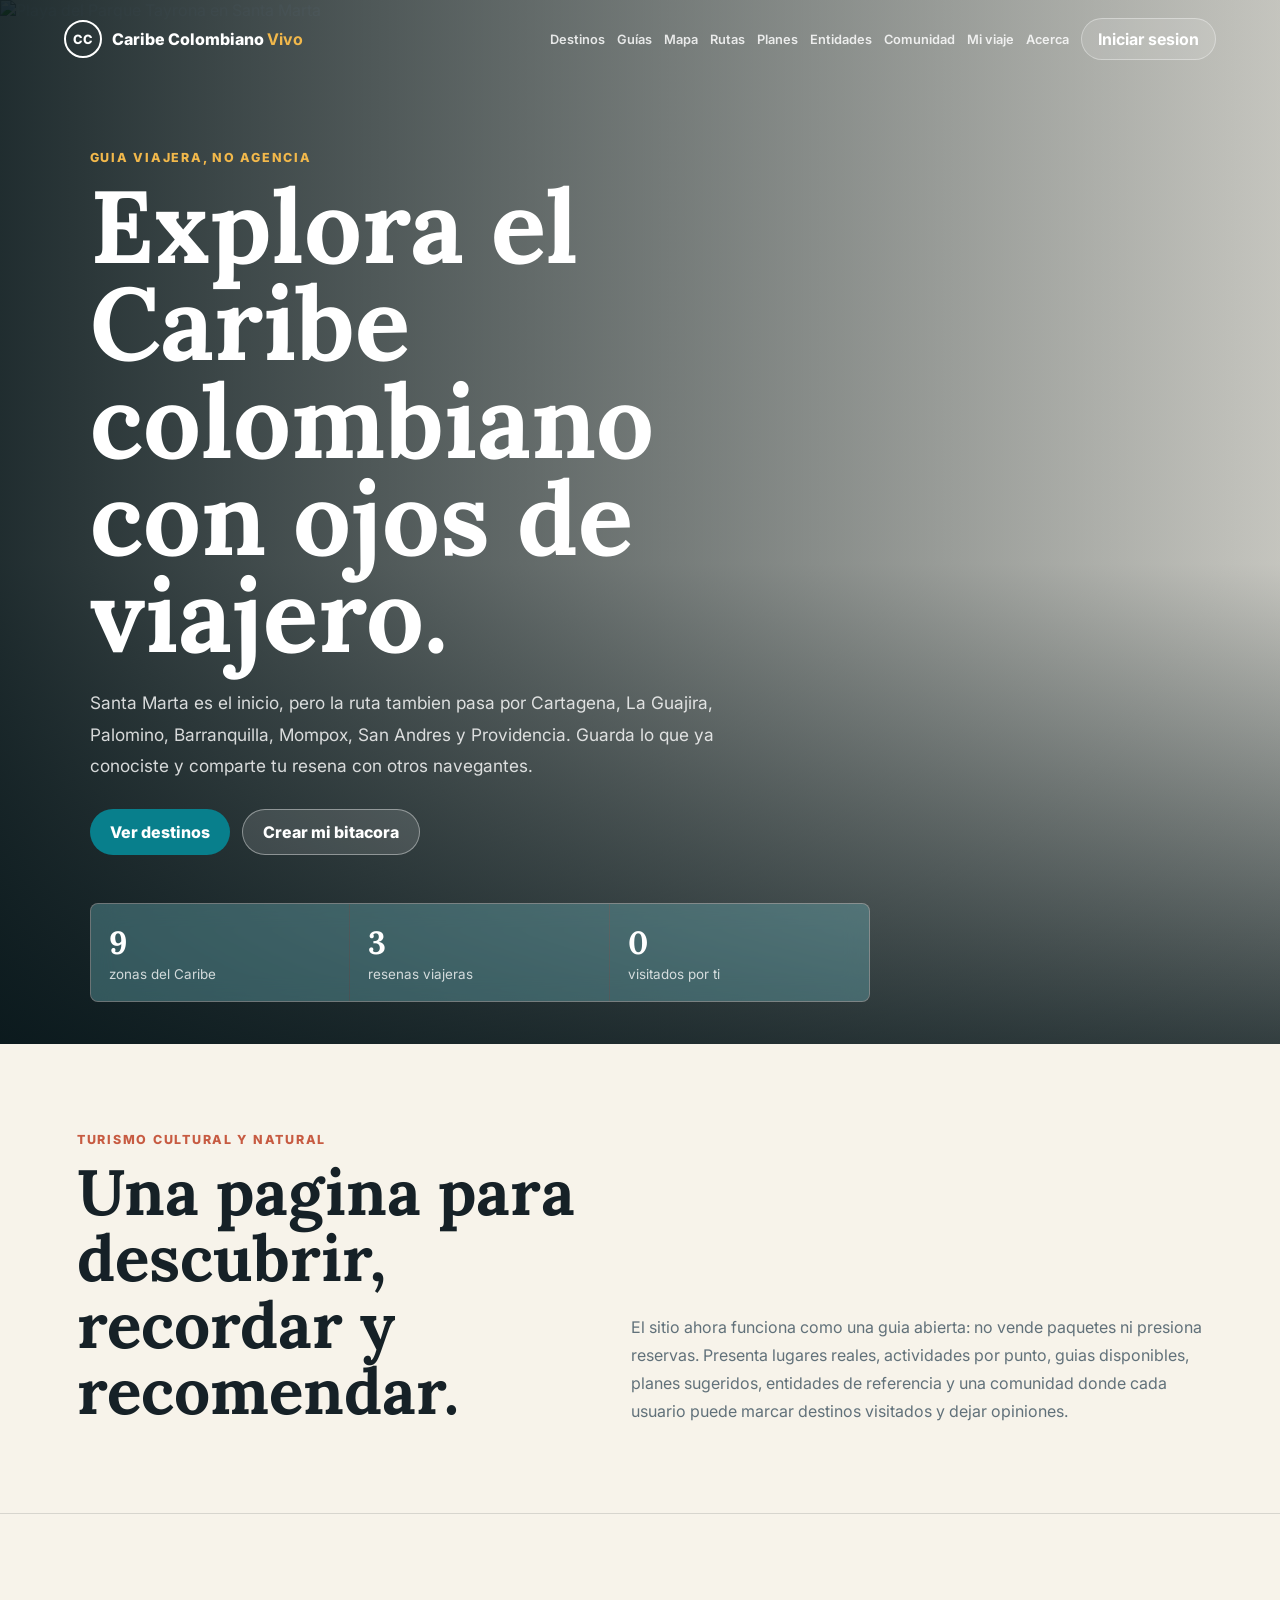
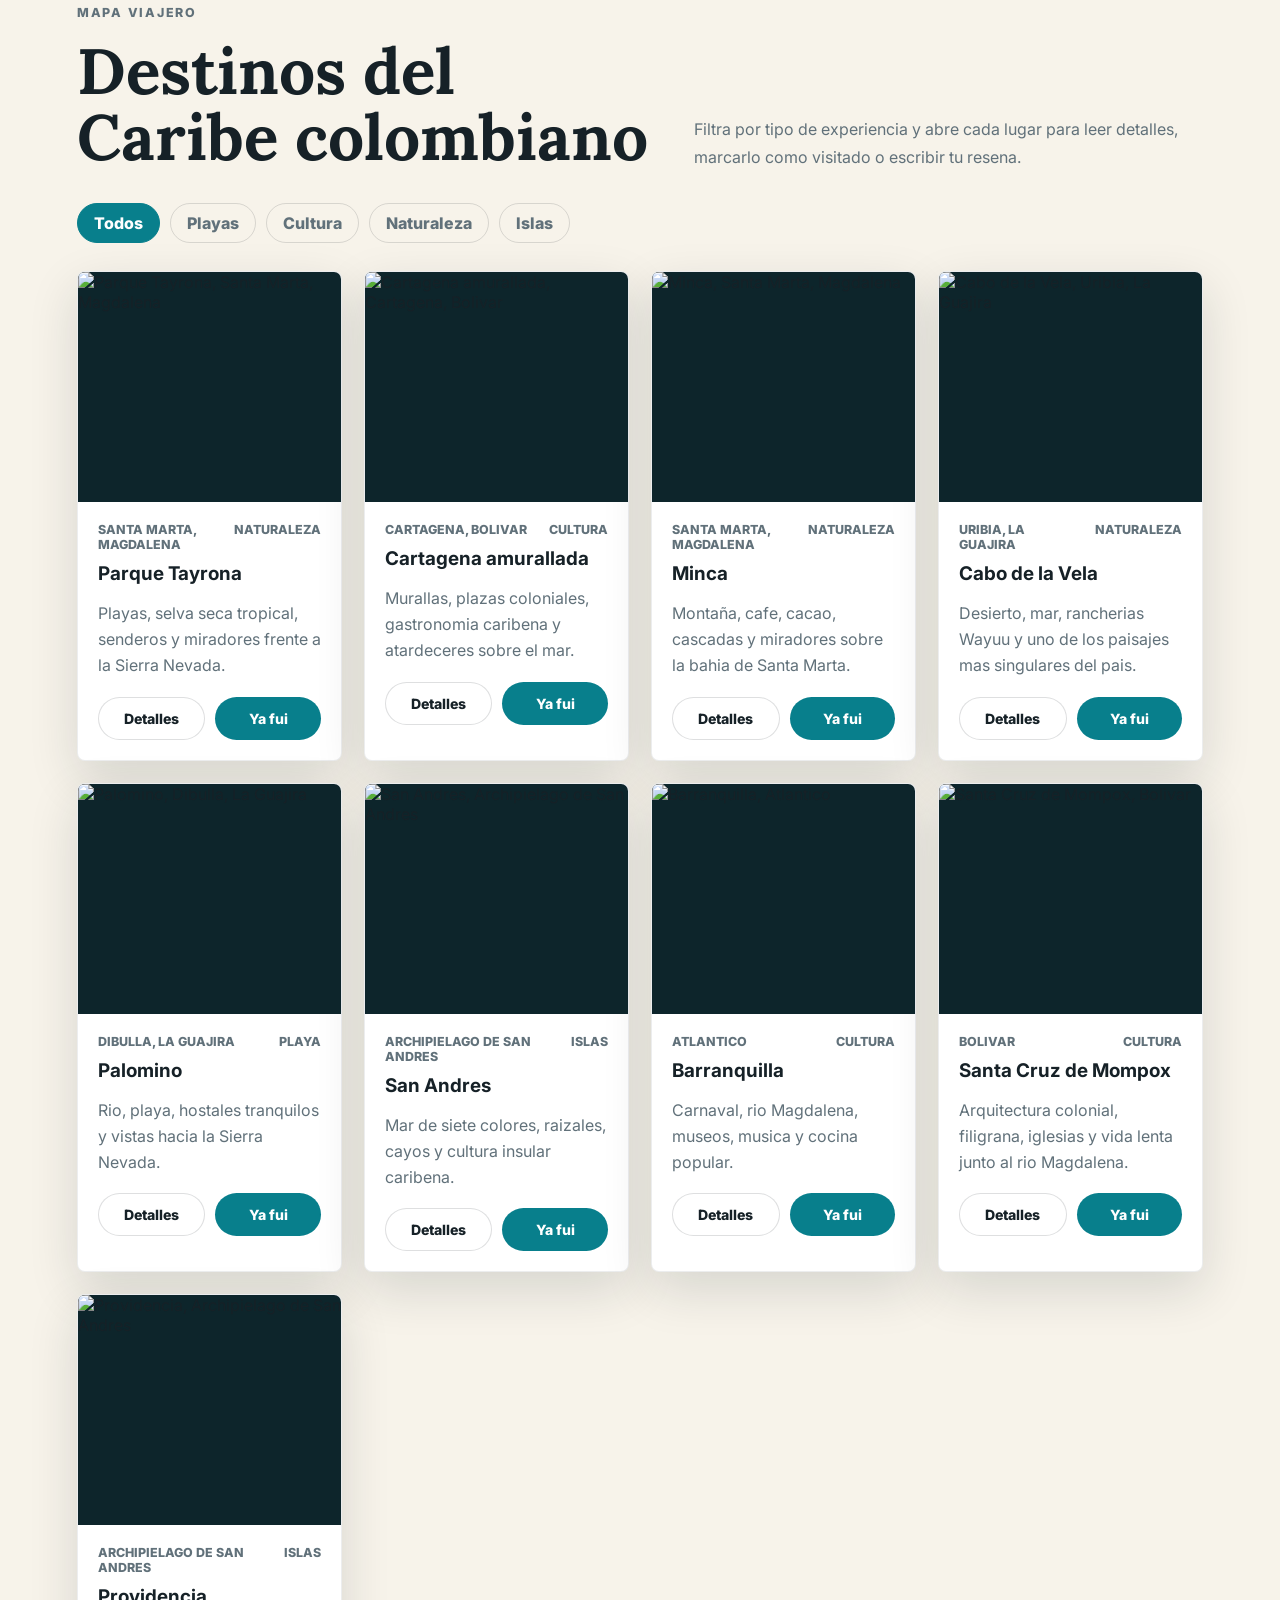
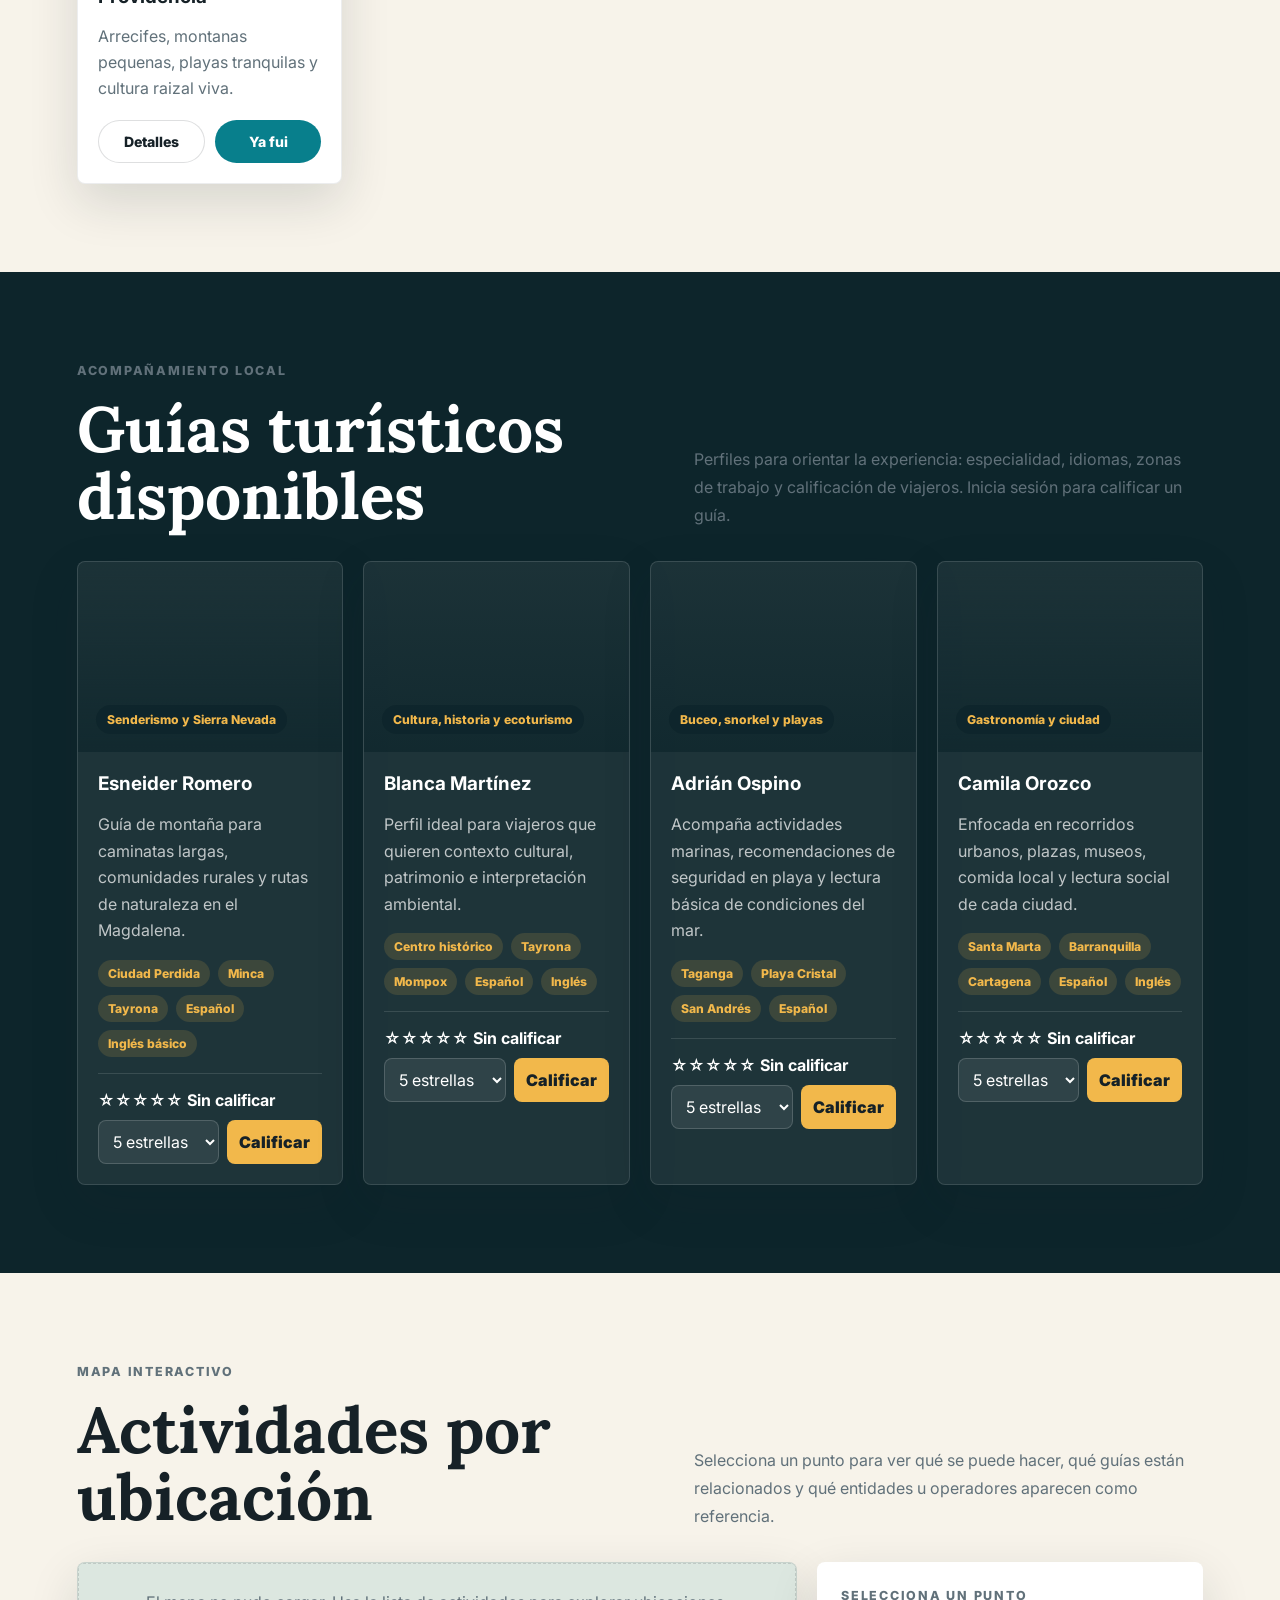
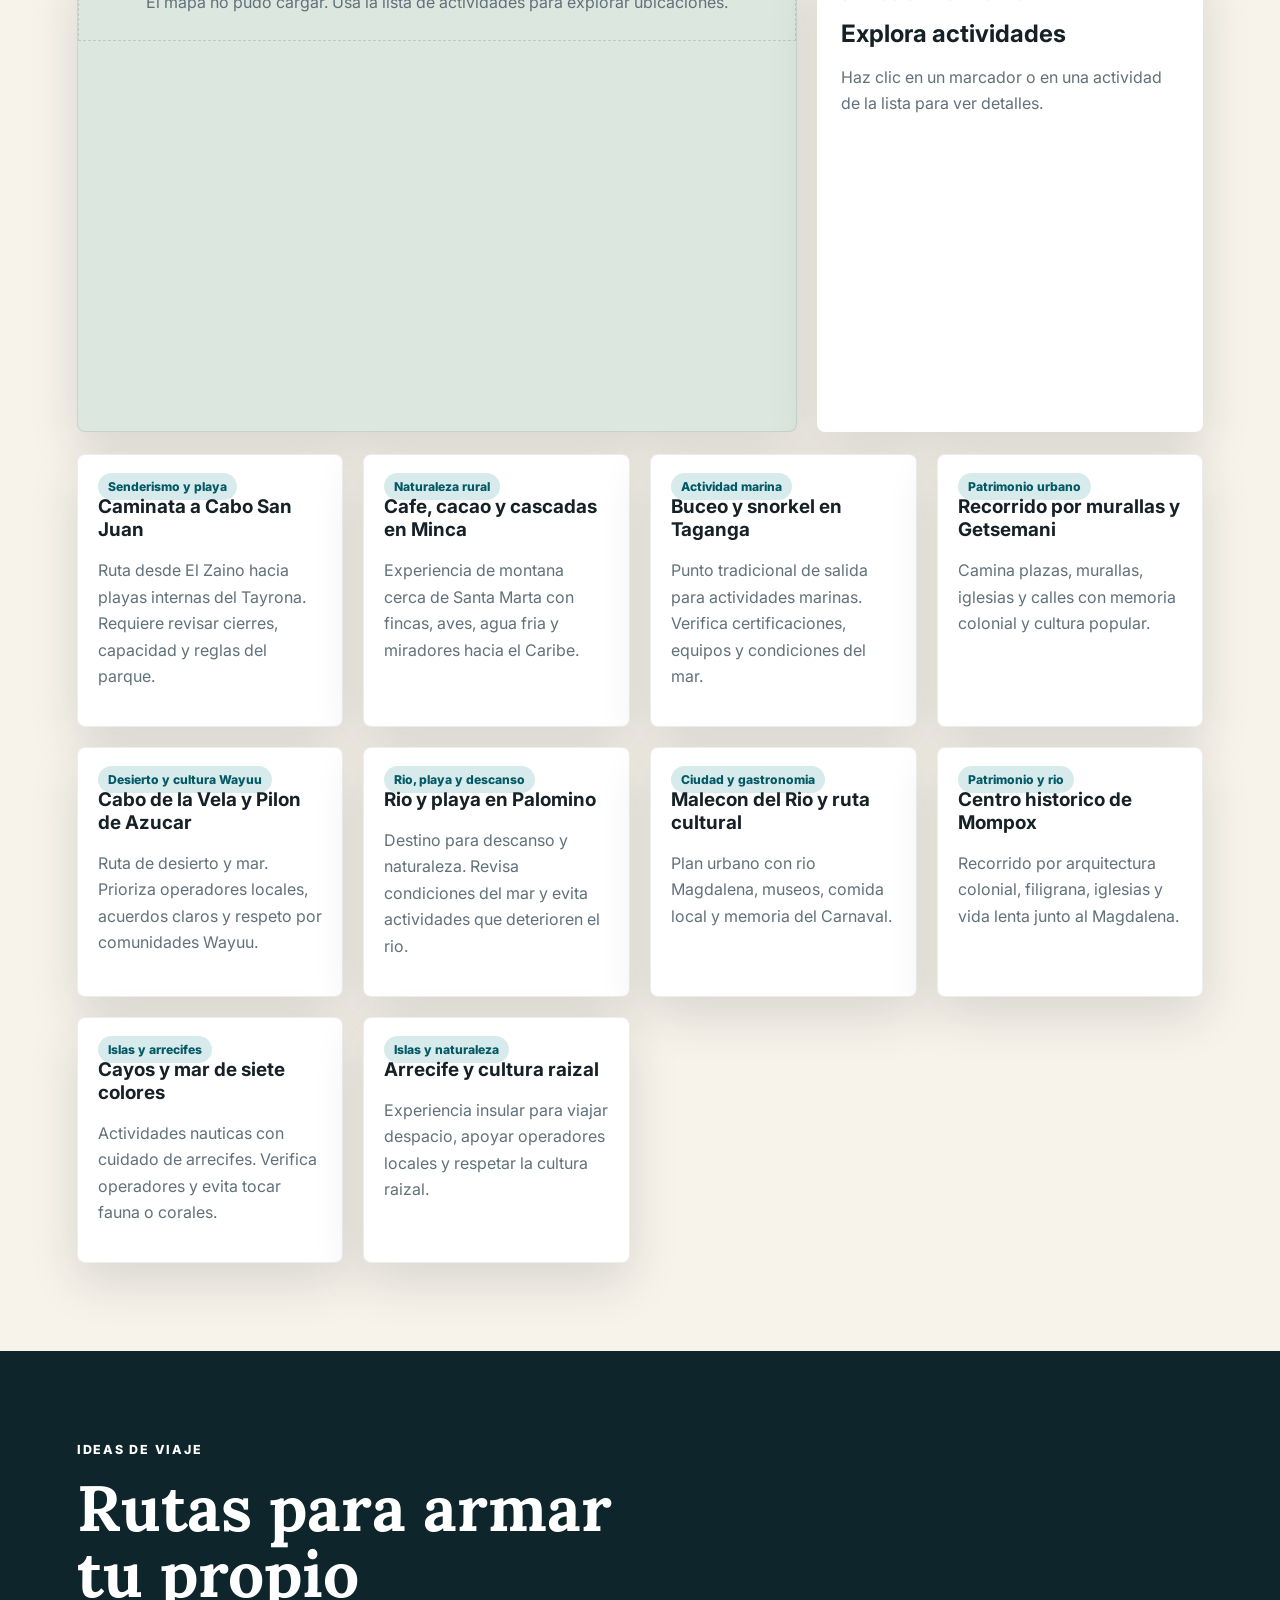
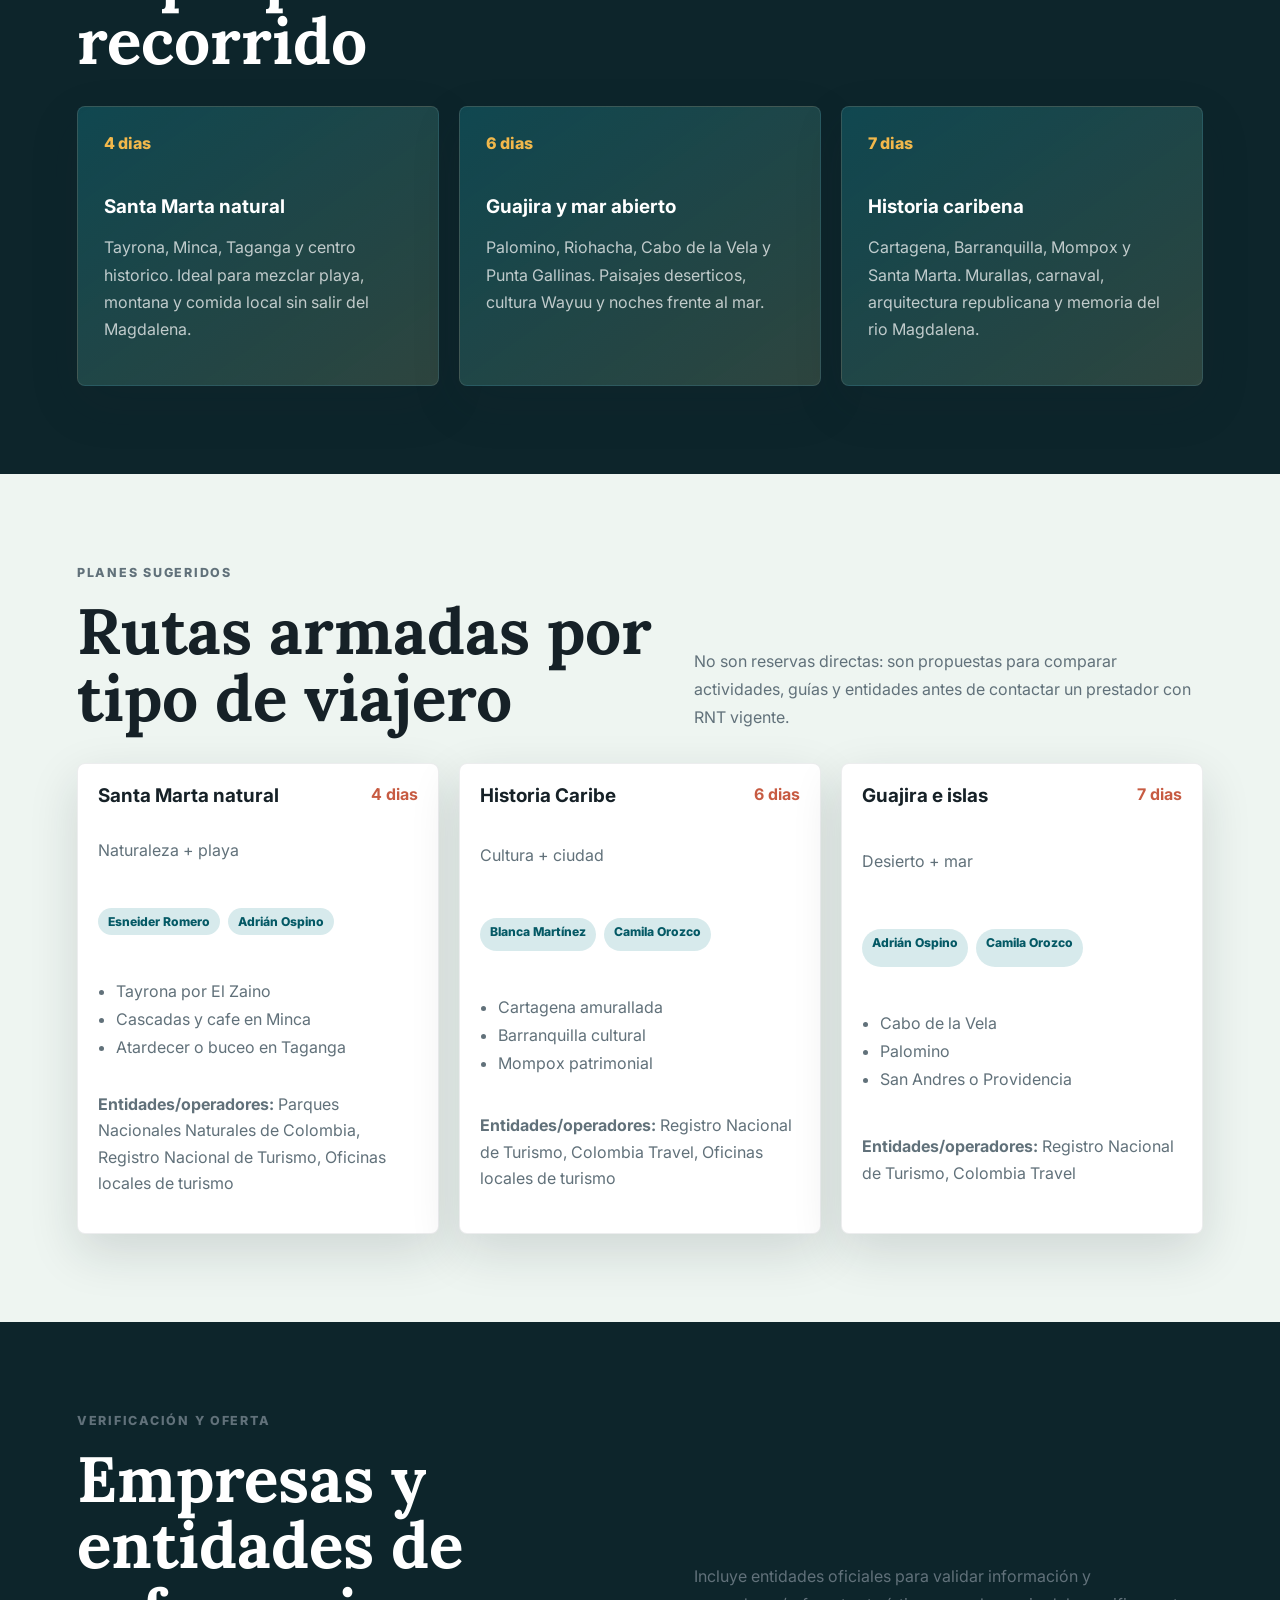
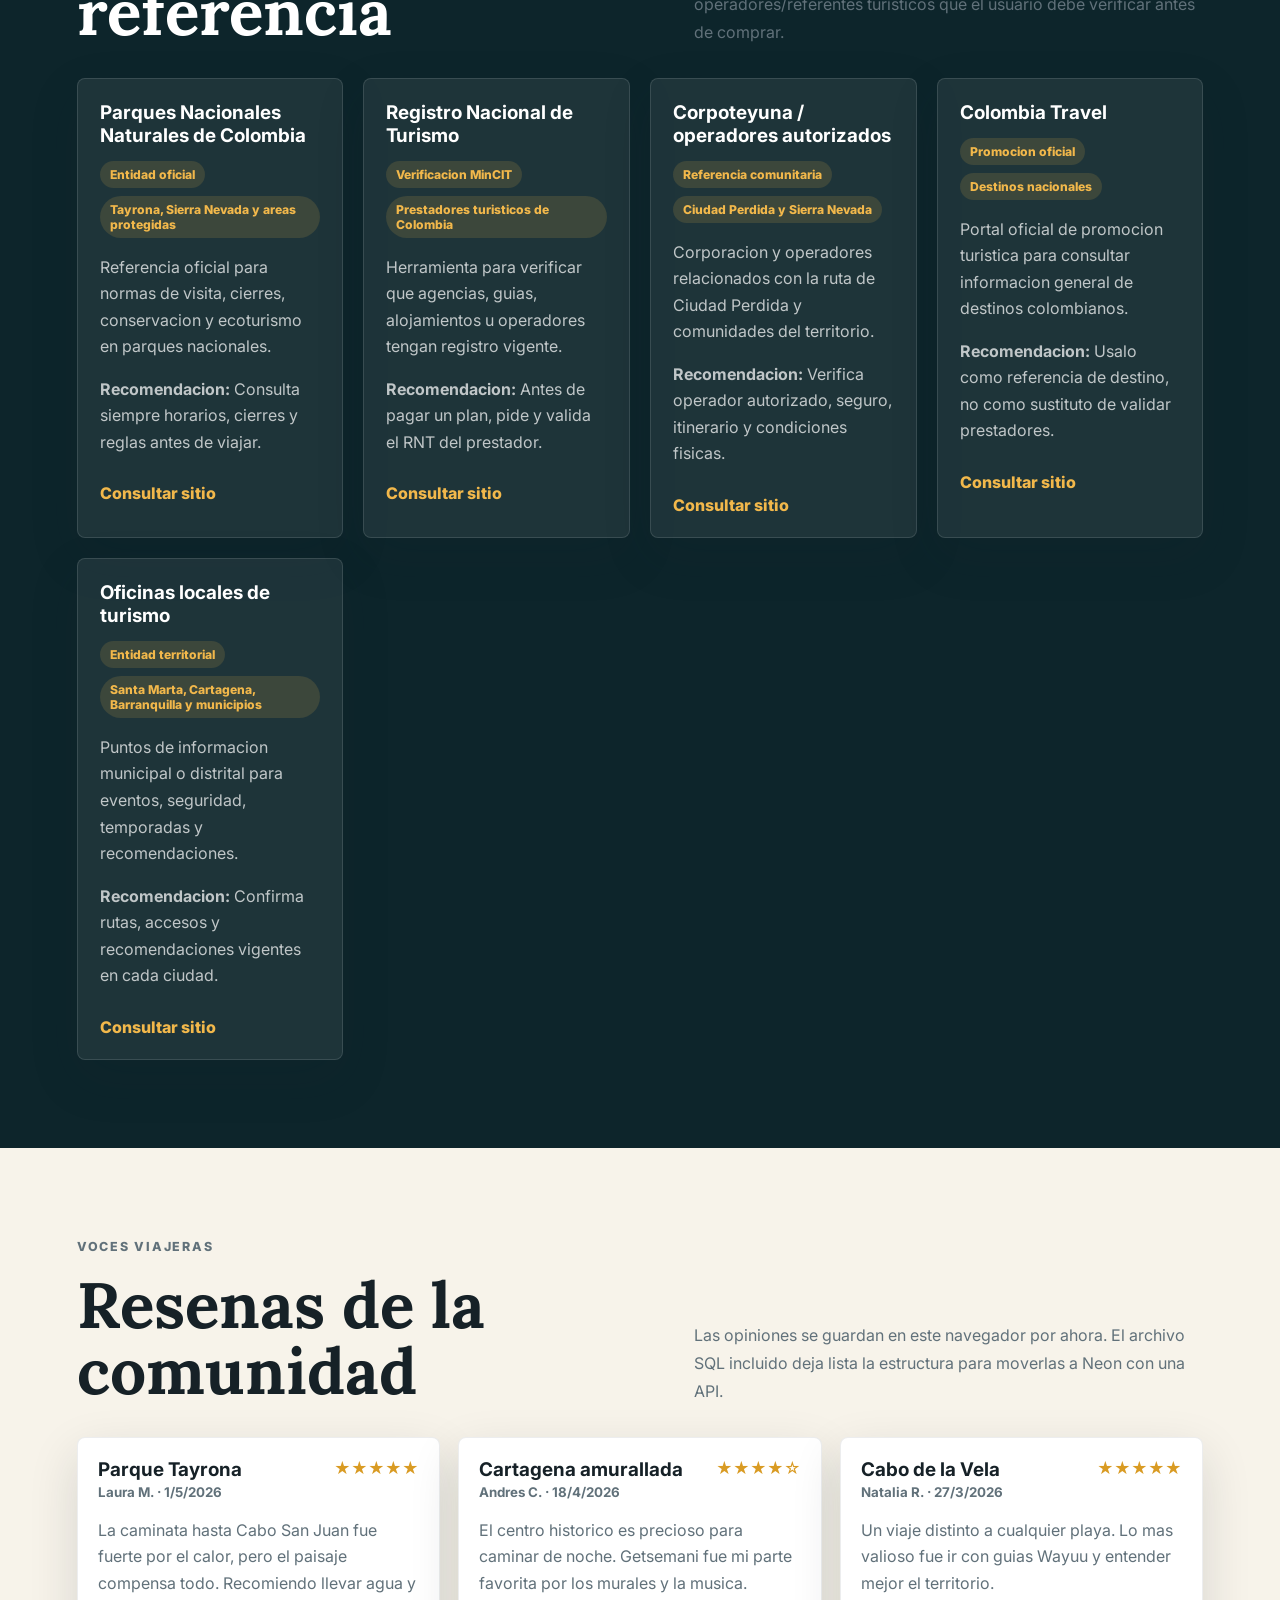
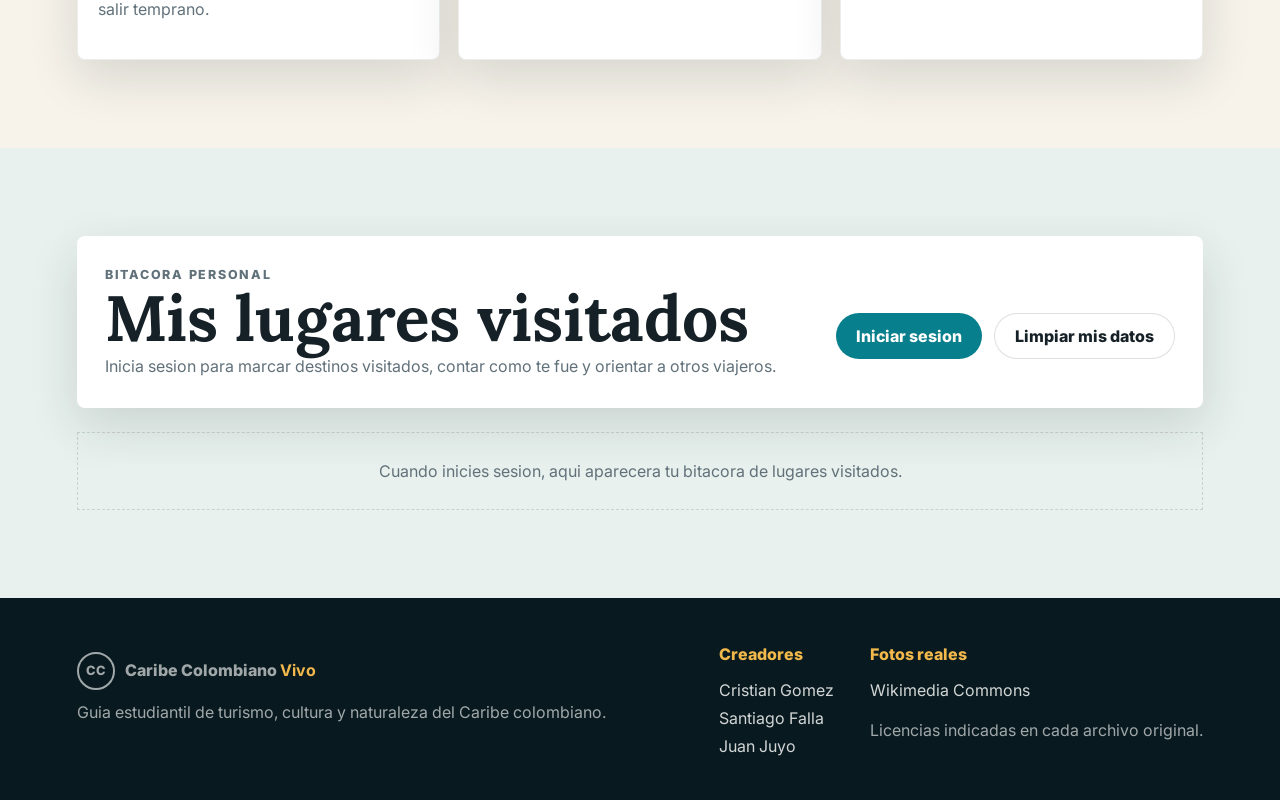
==== commit d590659a: "juyo" ====
--- a/index.html
+++ b/index.html
@@ -184,8 +184,8 @@
     <div class="credits">
       <p>Creadores</p>
       <a href="https://www.instagram.com/cr1stixn_g/?hl=es-la" target="_blank" rel="noopener noreferrer">Cristian Gomez</a>
-      <a href="https://www.instagram.com/fallitx__/?hl=es-la" target="_blank" rel="noopener noreferrer">Juan Juyo</a>
-      <a href="https://www.instagram.com/juanjuyo_/?hl=es-la" target="_blank" rel="noopener noreferrer">Santiago Falla</a>
+      <a href="https://www.instagram.com/fallitx__/?hl=es-la" target="_blank" rel="noopener noreferrer">Santiago Falla</a>
+      <a href="https://www.instagram.com/juaanjuyo_/?hl=es-la" target="_blank" rel="noopener noreferrer">Juan Juyo</a>
     </div>
     <div class="credits">
       <p>Fotos reales</p>
